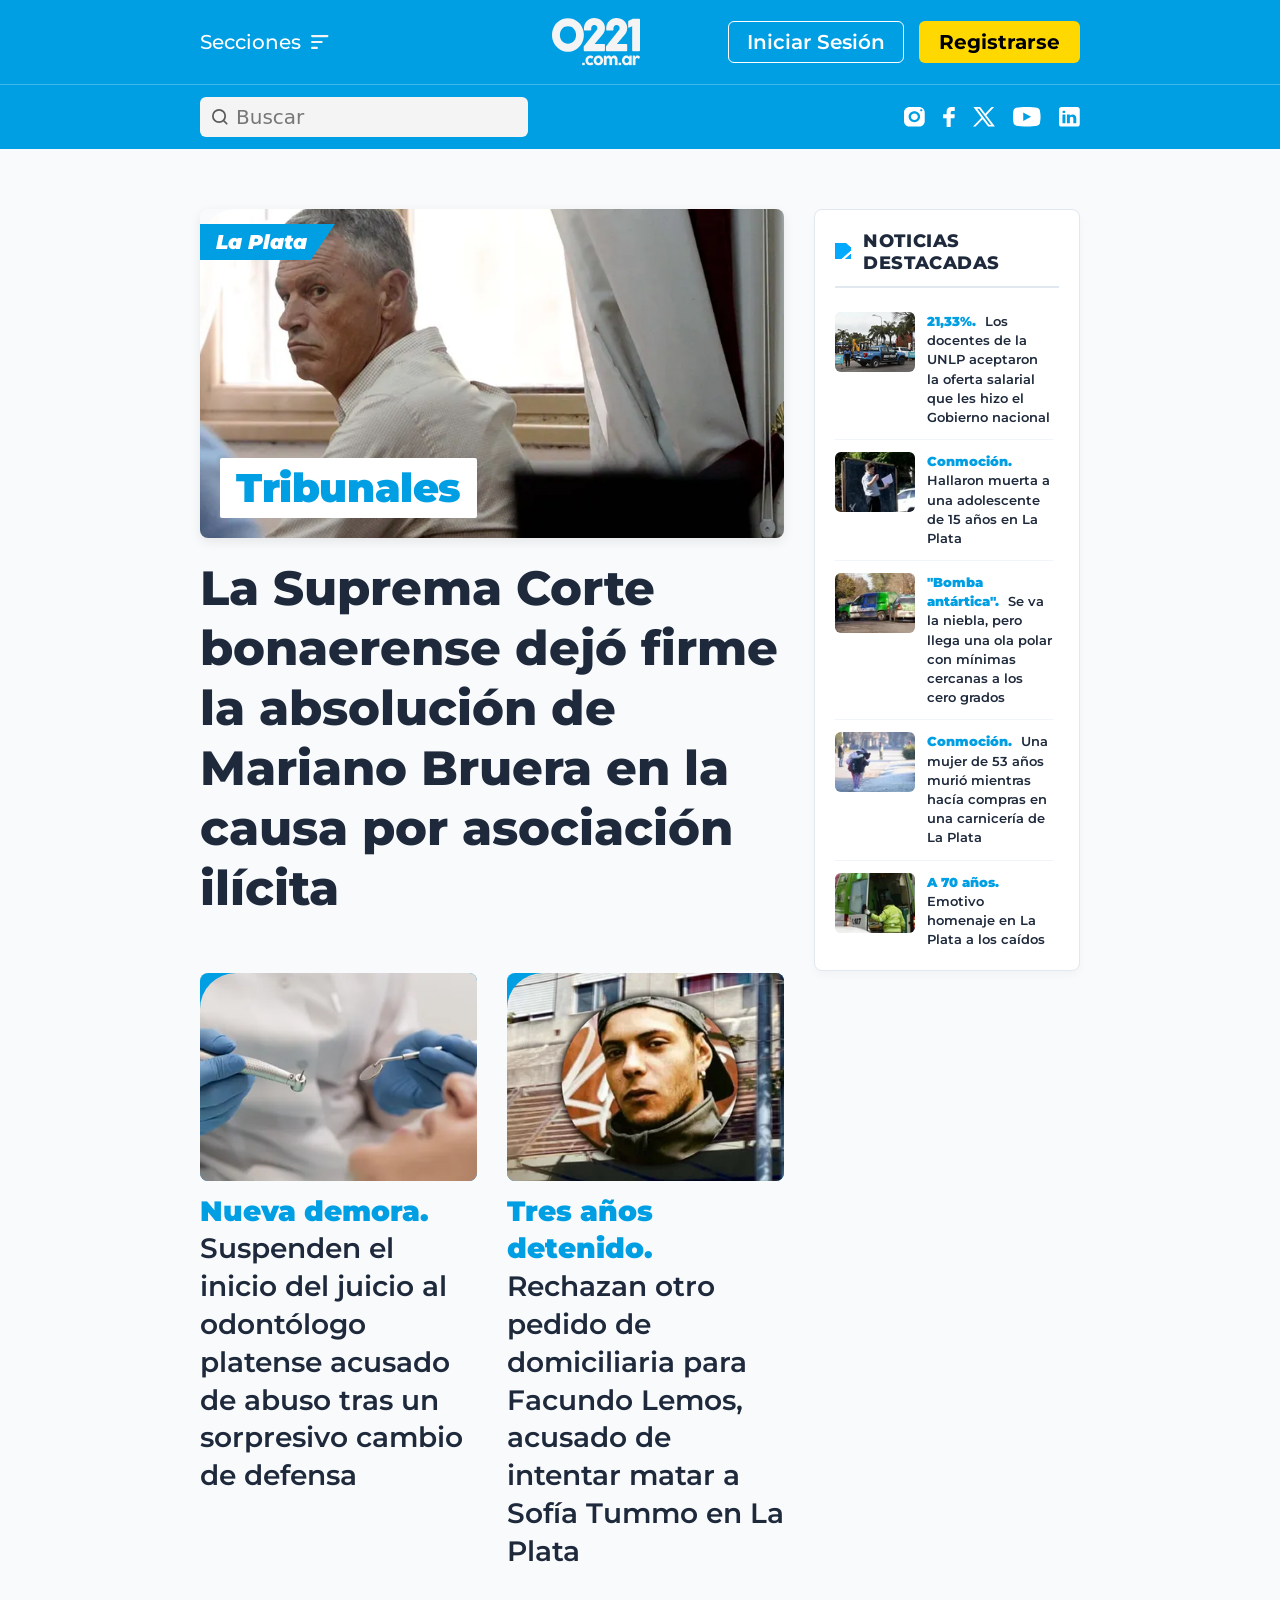
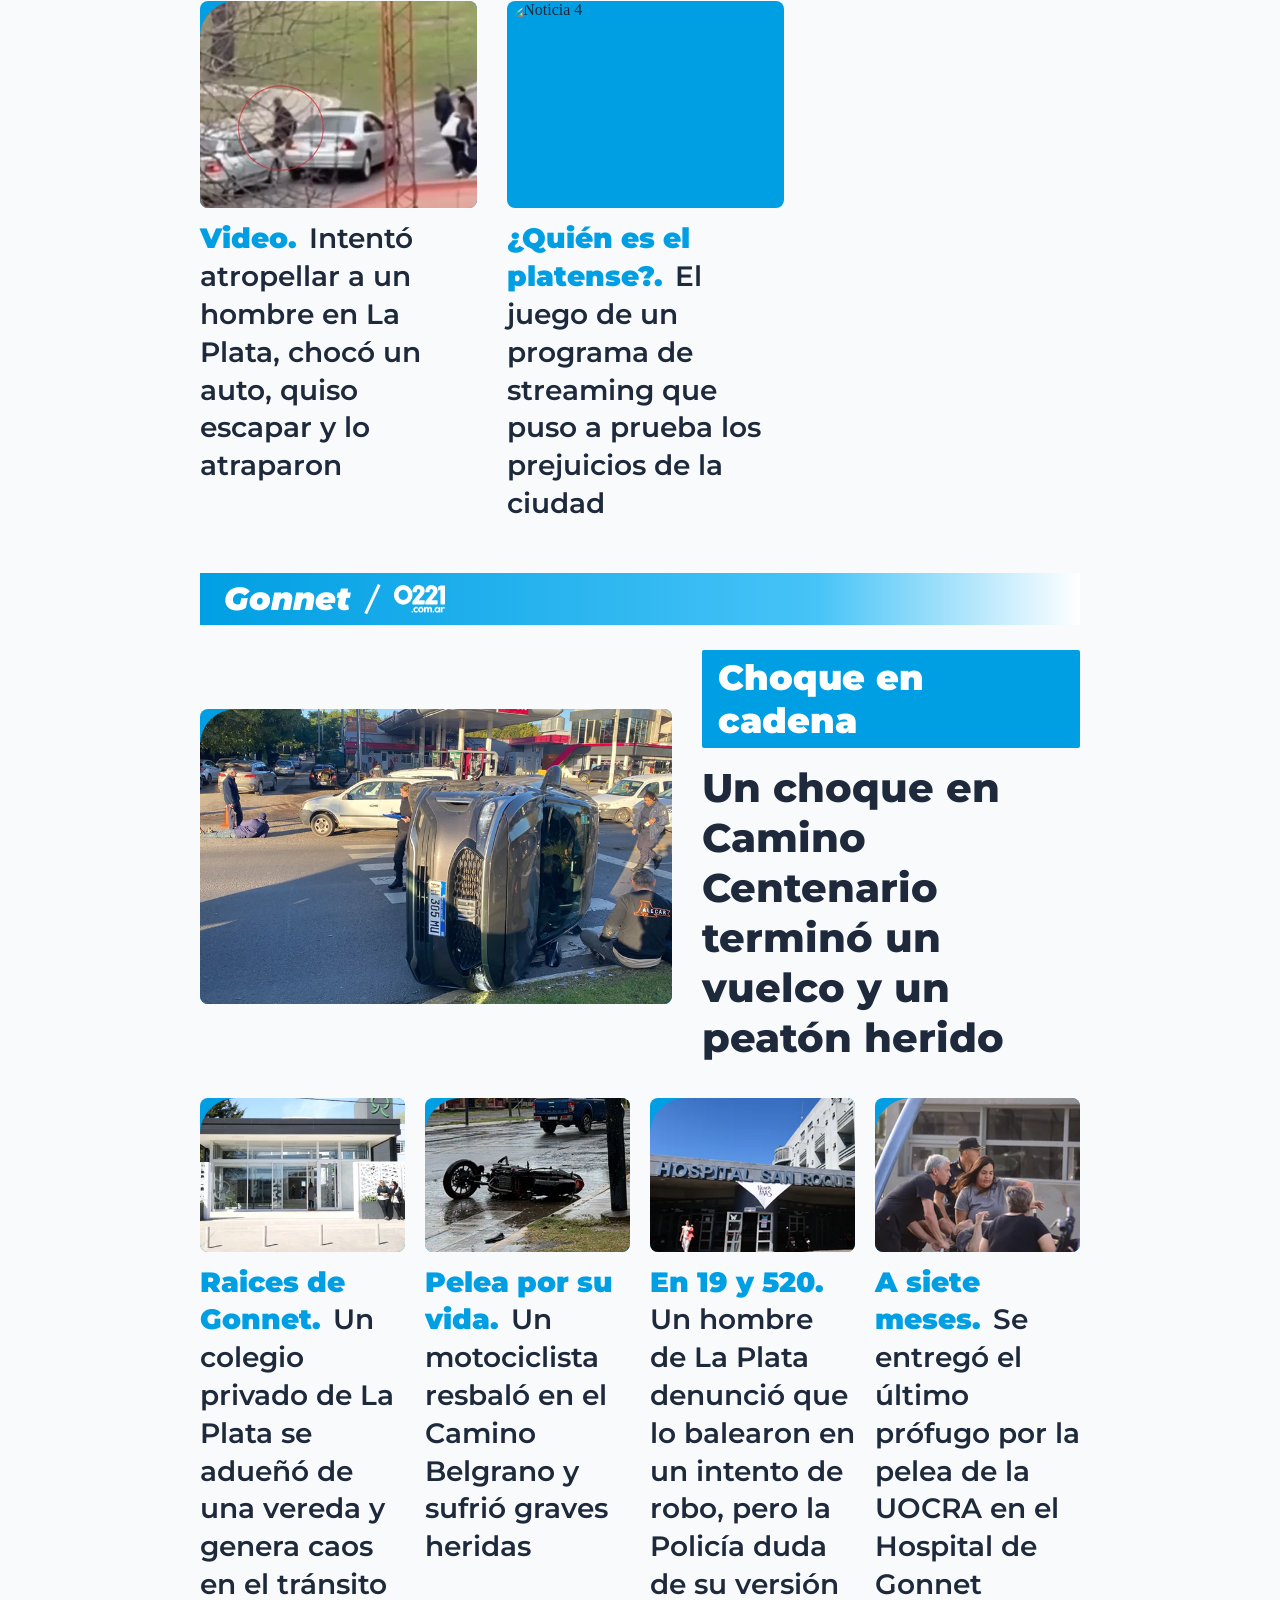
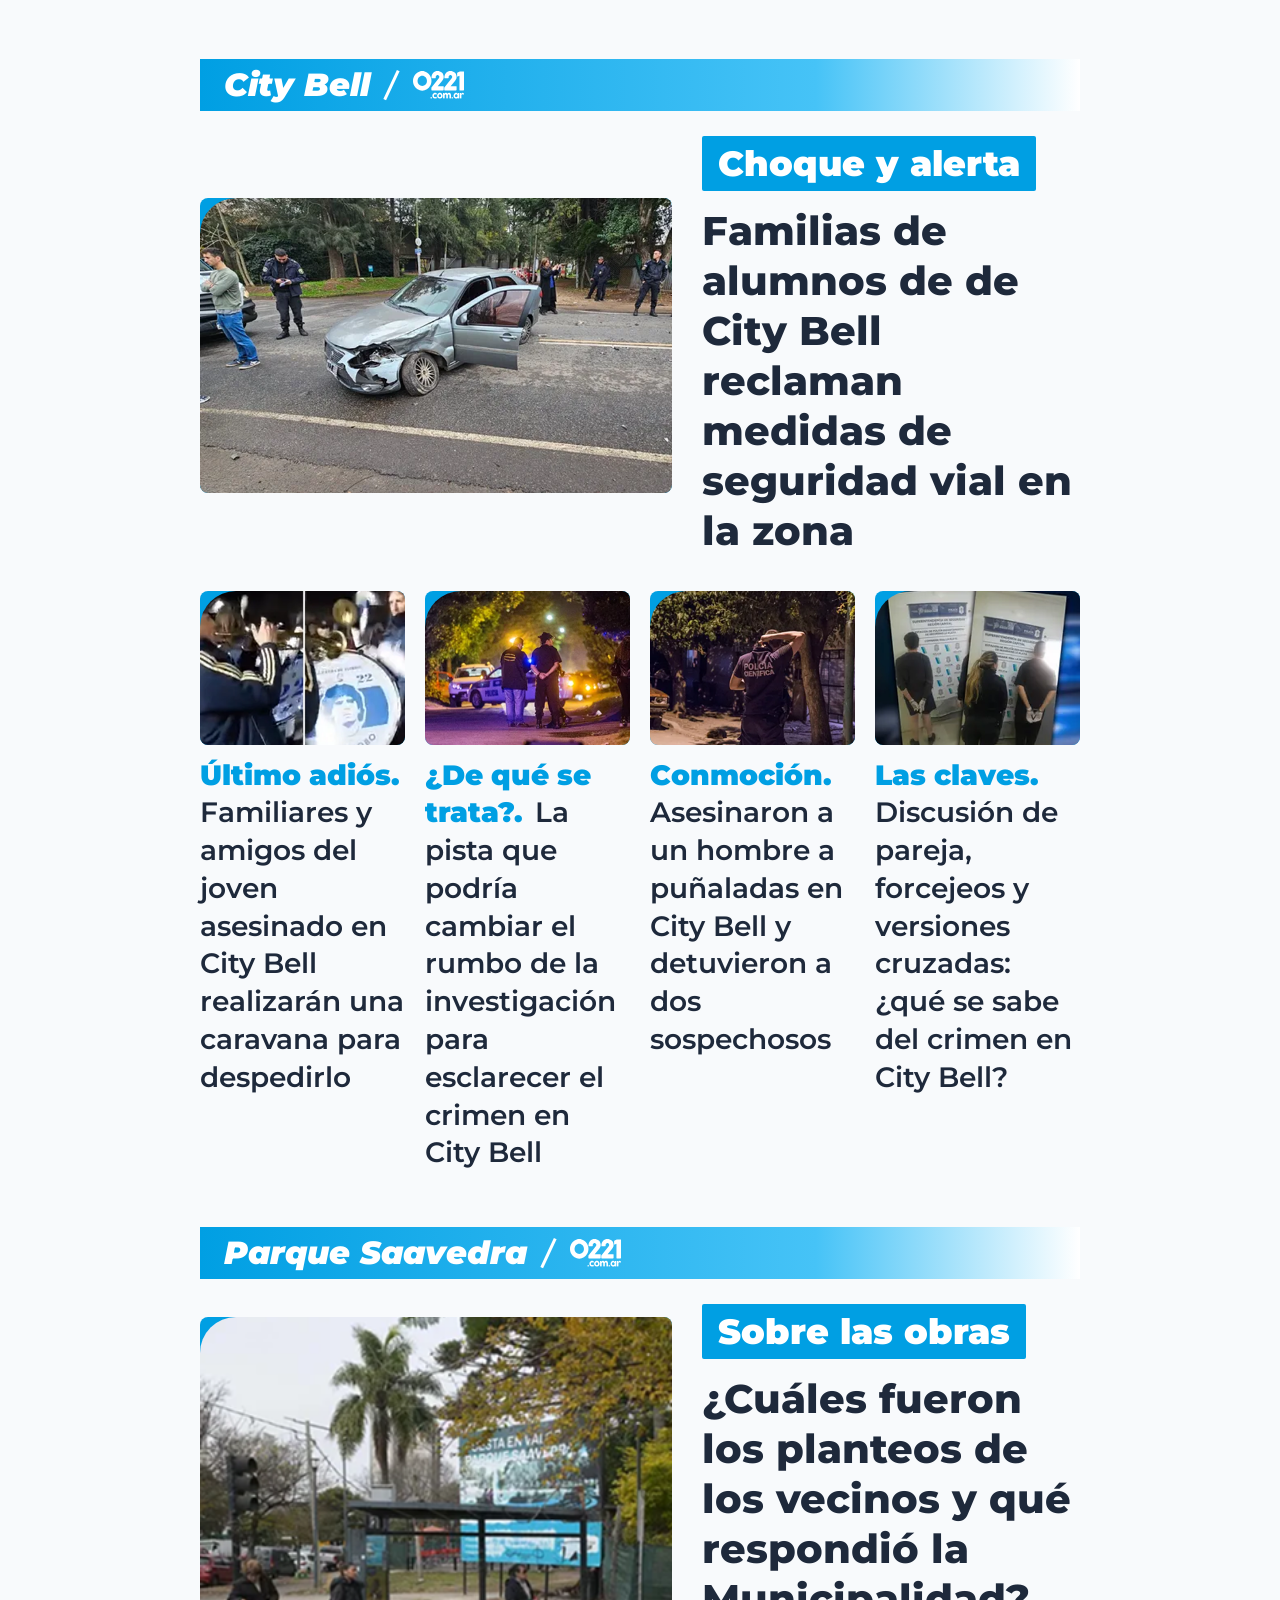
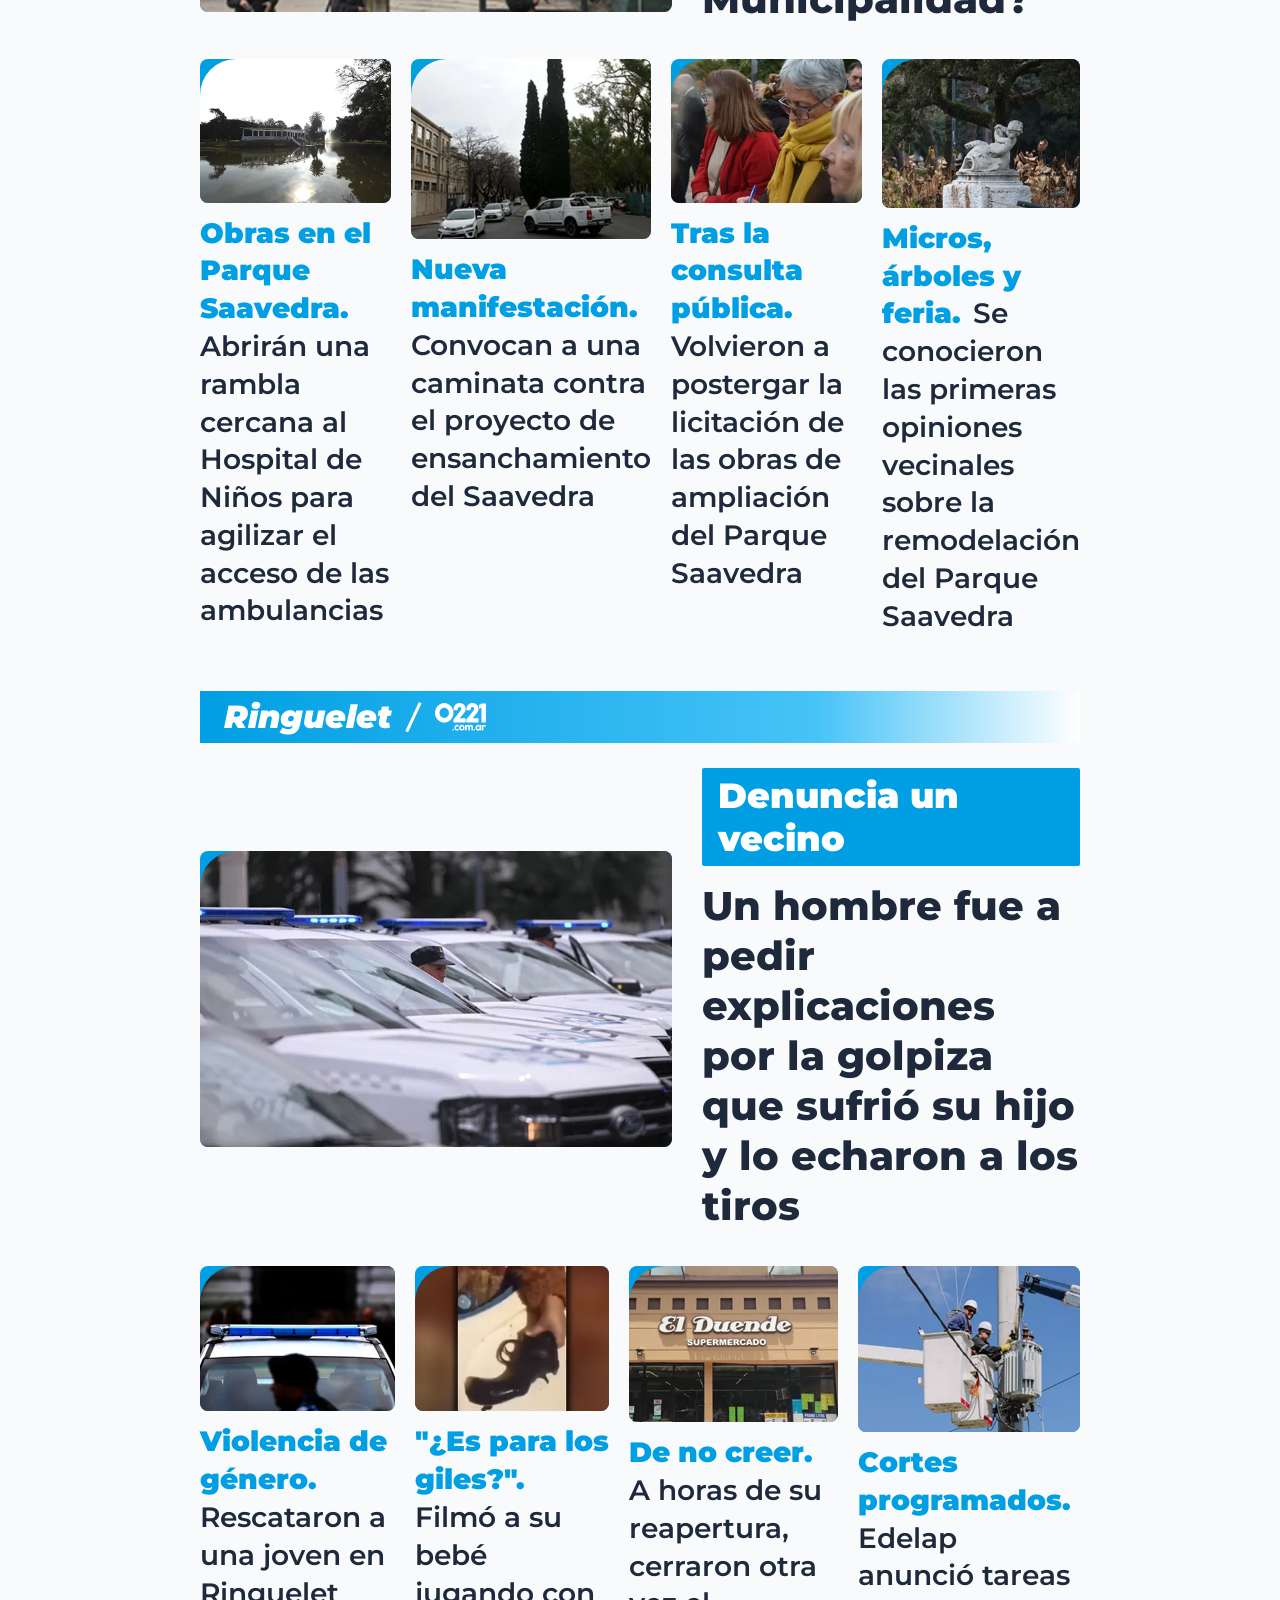
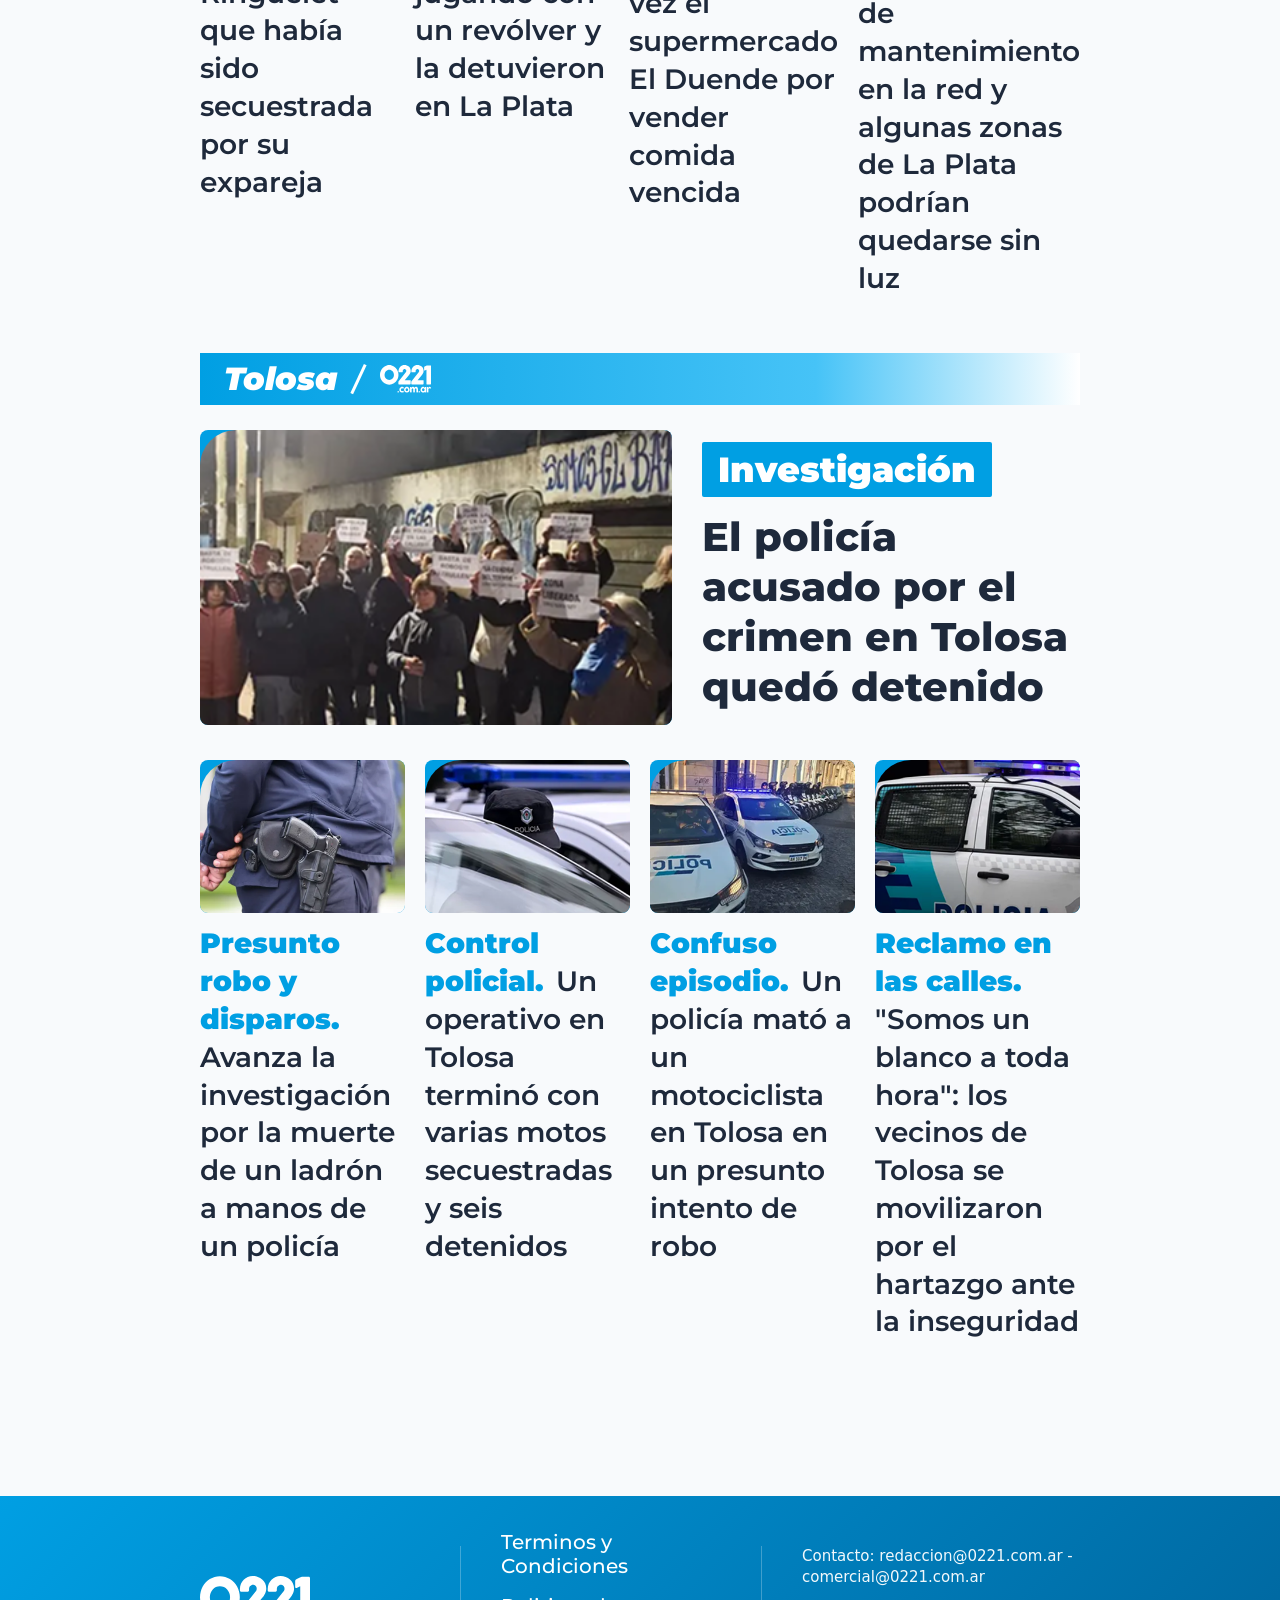
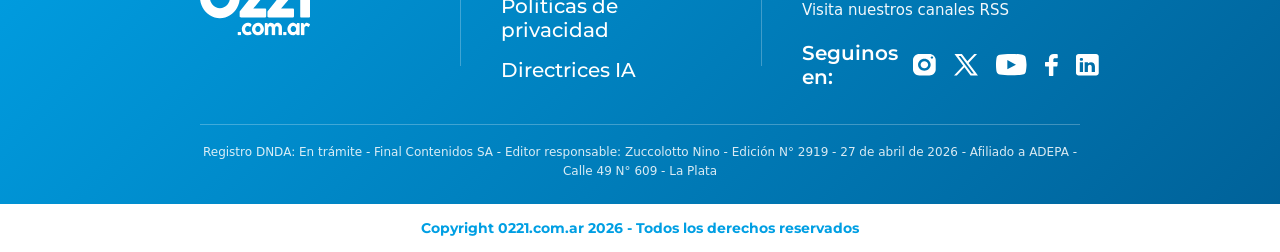
==== laplata.html @ 6f420e4f "Add files via upload" ====
<!DOCTYPE html>
<html lang="es">

<head>
    <meta charset="UTF-8">
    <meta name="viewport" content="width=device-width, initial-scale=1.0">
    <title>La Plata - 0221.com.ar</title>
    <link rel="stylesheet" href="style.css">
    <script src="script-.js" defer></script>
</head>

<body>

    <!-- Superposición del menú lateral -->
    <div class="sidebar-overlay" id="sidebarOverlay"></div>

    <!-- Menú lateral izquierdo (Sidebar) -->
    <aside class="sidebar-menu" id="sidebarMenu">
        <!-- Encabezado con Logo y Botón de Cierre -->
        <div class="sidebar-header">
            <img src="icons/0221.svg" alt="0221.com.ar" class="sidebar-logo">
            <button class="sidebar-close-btn" id="sidebarCloseBtn" aria-label="Cerrar menú">&times;</button>
        </div>

        <!-- Buscador -->
        <div class="sidebar-search">
            <div class="sidebar-search-bar">
                <img src="icons/Lupa.svg" alt="Buscar">
                <input type="text" placeholder="Buscar">
            </div>
        </div>

        <!-- Lista de Secciones -->
        <nav class="sidebar-nav">
            <ul class="sidebar-list">
                <li><a href="laplata.html">La Plata</a></li>
                <li><a href="index.html#policiales">Policiales</a></li>
                <li><a href="#">Universidad</a></li>
                <li><a href="#">Provincia</a></li>
                <li><a href="#">Nacional</a></li>
                <li><a href="#">Berisso</a></li>
                <li><a href="#">Ensenada</a></li>
                <li><a href="index.html#deportes">Deportes</a></li>
                <li><a href="#">Transporte</a></li>
                <li><a href="#">¿Qué hago el finde?</a></li>
                <li><a href="index.html#cronicas">Crónicas Platenses</a></li>
                <li><a href="#">Entretenimiento</a></li>
                <li><a href="#">Tecnologia</a></li>
                <li><a href="#">La Plata Reporta</a></li>
                <li><a href="#">Propuestas Laborales</a></li>
            </ul>
        </nav>

        <!-- Redes Sociales -->
        <div class="sidebar-social">
            <span class="sidebar-social-title">Redes Sociales:</span>
            <div class="sidebar-social-icons">
                <a href="#" class="sidebar-social-link"><img src="icons/Instagram.svg" alt="Instagram"></a>
                <a href="#" class="sidebar-social-link"><img src="icons/Twitter.svg" alt="Twitter"></a>
                <a href="#" class="sidebar-social-link"><img src="icons/YouTube.svg" alt="YouTube"></a>
                <a href="#" class="sidebar-social-link"><img src="icons/FaceBook.svg" alt="Facebook"></a>
                <a href="#" class="sidebar-social-link"><img src="icons/Linkedin.svg" alt="LinkedIn"></a>
            </div>
        </div>
    </aside>

    <header class="site-header">

        <!-- Fila Superior -->
        <div class="header-top">
            <div class="header-top-left">
                <button class="sections-btn">
                    <span>Secciones</span>
                    <img src="icons/Secciones.svg" alt="Secciones">
                </button>
            </div>
            <div class="header-top-center">
                <a href="index.html" class="logo-link">
                    <img src="icons/0221.svg" alt="0221.com.ar" class="logo-img">
                </a>
            </div>
            <div class="header-top-right">
                <a href="#" class="btn-login">Iniciar Sesión</a>
                <a href="#" class="btn-register">Registrarse</a>
            </div>
        </div>

    </header>

    <!-- Barra Inferior de Navegación (no sticky) -->
    <div class="sub-header">

        <!-- Fila Inferior -->
        <div class="header-bottom">
            <div class="search-bar">
                <img src="icons/Lupa.svg" alt="Buscar">
                <input type="text" placeholder="Buscar">
            </div>
            <nav class="social-nav">
                <a href="#" class="social-link">
                    <img src="icons/Instagram.svg" alt="Instagram">
                </a>
                <a href="#" class="social-link">
                    <img src="icons/FaceBook.svg" alt="Facebook">
                </a>
                <a href="#" class="social-link">
                    <img src="icons/Twitter.svg" alt="Twitter">
                </a>
                <a href="#" class="social-link">
                    <img src="icons/YouTube.svg" alt="YouTube">
                </a>
                <a href="#" class="social-link">
                    <img src="icons/Linkedin.svg" alt="LinkedIn">
                </a>
            </nav>
        </div>

    </div>

    <!-- Contenedor del Contenido Principal -->
    <main class="main-content">

        <div class="laplata-container">

            <!-- Columna Izquierda: Portada y Grilla de Noticias -->
            <div class="laplata-main">
                
                <!-- Portada Grande (Hero) -->
                <div class="laplata-hero">
                    <div class="laplata-hero-image-container">
                        <img src="images/La Plata/LaPlataPortada.png" alt="Portada de La Plata">
                        <div class="laplata-badge-zone">La Plata</div>
                        <div class="laplata-badge-theme">Tribunales</div>
                    </div>
                    <h2 class="laplata-hero-title">
                        La Suprema Corte bonaerense dejó firme la absolución de Mariano Bruera en la causa por asociación ilícita
                    </h2>
                </div>

                <!-- Grilla de Noticias (2x2) -->
                <div class="laplata-grid">
                    <!-- Tarjeta 1 -->
                    <article class="laplata-card">
                        <div class="card-image-container">
                            <img src="images/La Plata/LaPlataNoticia1.png" alt="Noticia 1">
                        </div>
                        <h4 class="card-title">
                            <span class="title-highlight">Nueva demora.</span>
                            <span class="title-text">Suspenden el inicio del juicio al odontólogo platense acusado de abuso tras un sorpresivo cambio de defensa</span>
                        </h4>
                    </article>

                    <!-- Tarjeta 2 -->
                    <article class="laplata-card">
                        <div class="card-image-container">
                            <img src="images/La Plata/LaPlataNoticia2.png" alt="Noticia 2">
                        </div>
                        <h4 class="card-title">
                            <span class="title-highlight">Tres años detenido.</span>
                            <span class="title-text">Rechazan otro pedido de domiciliaria para Facundo Lemos, acusado de intentar matar a Sofía Tummo en La Plata</span>
                        </h4>
                    </article>

                    <!-- Tarjeta 3 -->
                    <article class="laplata-card">
                        <div class="card-image-container">
                            <img src="images/La Plata/LaPlataNoticia3.png" alt="Noticia 3">
                        </div>
                        <h4 class="card-title">
                            <span class="title-highlight">Video.</span>
                            <span class="title-text">Intentó atropellar a un hombre en La Plata, chocó un auto, quiso escapar y lo atraparon</span>
                        </h4>
                    </article>

                    <!-- Tarjeta 4 -->
                    <article class="laplata-card">
                        <div class="card-image-container">
                            <img src="images/La Plata/LaPlataNoticia4.png" alt="Noticia 4">
                        </div>
                        <h4 class="card-title">
                            <span class="title-highlight">¿Quién es el platense?.</span>
                            <span class="title-text">El juego de un programa de streaming que puso a prueba los prejuicios de la ciudad</span>
                        </h4>
                    </article>
                </div>

            </div>

            <!-- Columna Derecha: Panel de Noticias Destacadas -->
            <aside class="laplata-sidebar">
                
                <div class="destacadas-header">
                    <img src="icons/noticias.svg" alt="Noticias Icon" class="destacadas-icon">
                    <h3 class="destacadas-title">Noticias Destacadas</h3>
                </div>

                <!-- Feed Scrollable -->
                <div class="destacadas-scroll">
                    
                    <!-- Noticia 1 -->
                    <div class="destacada-item">
                        <div class="destacada-item-img">
                            <img src="images/La Plata/notciaDestacada (1).png" alt="Noticia Destacada 1">
                        </div>
                        <p class="destacada-item-title">
                            <span class="title-highlight">21,33%.</span>
                            <span class="title-text">Los docentes de la UNLP aceptaron la oferta salarial que les hizo el Gobierno nacional</span>
                        </p>
                    </div>

                    <!-- Noticia 2 -->
                    <div class="destacada-item">
                        <div class="destacada-item-img">
                            <img src="images/La Plata/notciaDestacada (2).png" alt="Noticia Destacada 2">
                        </div>
                        <p class="destacada-item-title">
                            <span class="title-highlight">Conmoción.</span>
                            <span class="title-text">Hallaron muerta a una adolescente de 15 años en La Plata</span>
                        </p>
                    </div>

                    <!-- Noticia 3 -->
                    <div class="destacada-item">
                        <div class="destacada-item-img">
                            <img src="images/La Plata/notciaDestacada (3).png" alt="Noticia Destacada 3">
                        </div>
                        <p class="destacada-item-title">
                            <span class="title-highlight">"Bomba antártica".</span>
                            <span class="title-text">Se va la niebla, pero llega una ola polar con mínimas cercanas a los cero grados</span>
                        </p>
                    </div>

                    <!-- Noticia 4 -->
                    <div class="destacada-item">
                        <div class="destacada-item-img">
                            <img src="images/La Plata/notciaDestacada (4).png" alt="Noticia Destacada 4">
                        </div>
                        <p class="destacada-item-title">
                            <span class="title-highlight">Conmoción.</span>
                            <span class="title-text">Una mujer de 53 años murió mientras hacía compras en una carnicería de La Plata</span>
                        </p>
                    </div>

                    <!-- Noticia 5 -->
                    <div class="destacada-item">
                        <div class="destacada-item-img">
                            <img src="images/La Plata/notciaDestacada (5).png" alt="Noticia Destacada 5">
                        </div>
                        <p class="destacada-item-title">
                            <span class="title-highlight">A 70 años.</span>
                            <span class="title-text">Emotivo homenaje en La Plata a los caídos de la resistencia peronista</span>
                        </p>
                    </div>

                    <!-- Noticia 6 -->
                    <div class="destacada-item">
                        <div class="destacada-item-img">
                            <img src="images/La Plata/notciaDestacada (6).png" alt="Noticia Destacada 6">
                        </div>
                        <p class="destacada-item-title">
                            <span class="title-highlight">Conmoción.</span>
                            <span class="title-text">Una chica de 15 años intentó quitarse la vida en una escuela de La Plata</span>
                        </p>
                    </div>

                    <!-- Noticia 7 -->
                    <div class="destacada-item">
                        <div class="destacada-item-img">
                            <img src="images/La Plata/notciaDestacada (7).png" alt="Noticia Destacada 7">
                        </div>
                        <p class="destacada-item-title">
                            <span class="title-highlight">Proyecto libertario.</span>
                            <span class="title-text">Buscan desregular los taxis y avanzar hacia un sistema de tarifas libres</span>
                        </p>
                    </div>

                    <!-- Noticia 8 -->
                    <div class="destacada-item">
                        <div class="destacada-item-img">
                            <img src="images/La Plata/notciaDestacada (8).png" alt="Noticia Destacada 8">
                        </div>
                        <p class="destacada-item-title">
                            <span class="title-highlight">Proyección internacional.</span>
                            <span class="title-text">Abrió la inscripción a las carreras del IAG con prestigiosos docentes y amplia salida laboral</span>
                        </p>
                    </div>

                    <!-- Noticia 9 -->
                    <div class="destacada-item">
                        <div class="destacada-item-img">
                            <img src="images/La Plata/notciaDestacada (9).png" alt="Noticia Destacada 9">
                        </div>
                        <p class="destacada-item-title">
                            <span class="title-highlight">Pronóstico.</span>
                            <span class="title-text">La semana sigue con un martes de mucho frío que anticipa más mañanas invernales en La Plata</span>
                        </p>
                    </div>

                    <!-- Noticia 10 -->
                    <div class="destacada-item">
                        <div class="destacada-item-img">
                            <img src="images/La Plata/notciaDestacada (10).png" alt="Noticia Destacada 10">
                        </div>
                        <p class="destacada-item-title">
                            <span class="title-highlight">Nuevo servicio.</span>
                            <span class="title-text">Climatización, 200 km de autonomía y puertos USB: así es el micro eléctrico</span>
                        </p>
                    </div>

                    <!-- Noticia 11 -->
                    <div class="destacada-item">
                        <div class="destacada-item-img">
                            <img src="images/La Plata/notciaDestacada (11).png" alt="Noticia Destacada 11">
                        </div>
                        <p class="destacada-item-title">
                            <span class="title-highlight">Atención.</span>
                            <span class="title-text">Las obras en 7 y 32 llegan a su fin y confirman cuándo se liberará el tránsito</span>
                        </p>
                    </div>

                </div>

            </aside>

        </div>

        <!-- Sección Gonnet -->
        <section class="gonnet-section">
            <div class="gonnet-header">
                <span class="gonnet-title-text">Gonnet</span>
                <span class="gonnet-separator"></span>
                <img src="icons/0221.svg" alt="0221.com.ar" class="gonnet-logo">
            </div>

            <!-- Gonnet Hero (Top Row) -->
            <div class="gonnet-hero">
                <div class="gonnet-hero-image-container">
                    <img src="images/La Plata/gonnet (5).png" alt="Gonnet Hero">
                </div>
                <div class="gonnet-hero-info">
                    <div class="gonnet-hero-badge-container">
                        <span class="gonnet-hero-badge">Choque en cadena</span>
                    </div>
                    <h2 class="gonnet-hero-title">Un choque en Camino Centenario terminó un vuelco y un peatón herido</h2>
                </div>
            </div>

            <!-- Gonnet Carousel (Bottom Row) -->
            <div class="gonnet-carousel">
                <!-- Tarjeta 1 (Gonnet 1) -->
                <article class="gonnet-card">
                    <div class="card-image-container">
                        <img src="images/La Plata/gonnet (1).png" alt="Noticia Gonnet 1">
                    </div>
                    <h4 class="card-title">
                        <span class="title-highlight">Raices de Gonnet.</span>
                        <span class="title-text">Un colegio privado de La Plata se adueñó de una vereda y genera caos en el tránsito</span>
                    </h4>
                </article>

                <!-- Tarjeta 2 (Gonnet 2) -->
                <article class="gonnet-card">
                    <div class="card-image-container">
                        <img src="images/La Plata/gonnet (2).png" alt="Noticia Gonnet 2">
                    </div>
                    <h4 class="card-title">
                        <span class="title-highlight">Pelea por su vida.</span>
                        <span class="title-text">Un motociclista resbaló en el Camino Belgrano y sufrió graves heridas</span>
                    </h4>
                </article>

                <!-- Tarjeta 3 (Gonnet 3) -->
                <article class="gonnet-card">
                    <div class="card-image-container">
                        <img src="images/La Plata/gonnet (3).png" alt="Noticia Gonnet 3">
                    </div>
                    <h4 class="card-title">
                        <span class="title-highlight">En 19 y 520.</span>
                        <span class="title-text">Un hombre de La Plata denunció que lo balearon en un intento de robo, pero la Policía duda de su versión</span>
                    </h4>
                </article>

                <!-- Tarjeta 4 (Gonnet 4) -->
                <article class="gonnet-card">
                    <div class="card-image-container">
                        <img src="images/La Plata/gonnet (4).png" alt="Noticia Gonnet 4">
                    </div>
                    <h4 class="card-title">
                        <span class="title-highlight">A siete meses.</span>
                        <span class="title-text">Se entregó el último prófugo por la pelea de la UOCRA en el Hospital de Gonnet</span>
                    </h4>
                </article>
            </div>
        </section>

        <!-- Sección City Bell -->
        <section class="citybell-section">
            <div class="citybell-header">
                <span class="citybell-title-text">City Bell</span>
                <span class="citybell-separator"></span>
                <img src="icons/0221.svg" alt="0221.com.ar" class="citybell-logo">
            </div>

            <!-- City Bell Hero (Top Row) -->
            <div class="citybell-hero">
                <div class="citybell-hero-image-container">
                    <img src="images/La Plata/cityBell (5).png" alt="City Bell Hero">
                </div>
                <div class="citybell-hero-info">
                    <div class="citybell-hero-badge-container">
                        <span class="citybell-hero-badge">Choque y alerta</span>
                    </div>
                    <h2 class="citybell-hero-title">Familias de alumnos de de City Bell reclaman medidas de seguridad vial en la zona</h2>
                </div>
            </div>

            <!-- City Bell Carousel (Bottom Row) -->
            <div class="citybell-carousel">
                <!-- Tarjeta 1 (City Bell 1) -->
                <article class="citybell-card">
                    <div class="card-image-container">
                        <img src="images/La Plata/cityBell (1).png" alt="Noticia City Bell 1">
                    </div>
                    <h4 class="card-title">
                        <span class="title-highlight">Último adiós.</span>
                        <span class="title-text">Familiares y amigos del joven asesinado en City Bell realizarán una caravana para despedirlo</span>
                    </h4>
                </article>

                <!-- Tarjeta 2 (City Bell 2) -->
                <article class="citybell-card">
                    <div class="card-image-container">
                        <img src="images/La Plata/cityBell (2).png" alt="Noticia City Bell 2">
                    </div>
                    <h4 class="card-title">
                        <span class="title-highlight">¿De qué se trata?.</span>
                        <span class="title-text">La pista que podría cambiar el rumbo de la investigación para esclarecer el crimen en City Bell</span>
                    </h4>
                </article>

                <!-- Tarjeta 3 (City Bell 3) -->
                <article class="citybell-card">
                    <div class="card-image-container">
                        <img src="images/La Plata/cityBell (3).png" alt="Noticia City Bell 3">
                    </div>
                    <h4 class="card-title">
                        <span class="title-highlight">Conmoción.</span>
                        <span class="title-text">Asesinaron a un hombre a puñaladas en City Bell y detuvieron a dos sospechosos</span>
                    </h4>
                </article>

                <!-- Tarjeta 4 (City Bell 4) -->
                <article class="citybell-card">
                    <div class="card-image-container">
                        <img src="images/La Plata/cityBell (4).png" alt="Noticia City Bell 4">
                    </div>
                    <h4 class="card-title">
                        <span class="title-highlight">Las claves.</span>
                        <span class="title-text">Discusión de pareja, forcejeos y versiones cruzadas: ¿qué se sabe del crimen en City Bell?</span>
                    </h4>
                </article>
            </div>
        </section>

        <!-- Sección Parque Saavedra -->
        <section class="saavedra-section">
            <div class="saavedra-header">
                <span class="saavedra-title-text">Parque Saavedra</span>
                <span class="saavedra-separator"></span>
                <img src="icons/0221.svg" alt="0221.com.ar" class="saavedra-logo">
            </div>

            <!-- Saavedra Hero (Top Row) -->
            <div class="saavedra-hero">
                <div class="saavedra-hero-image-container">
                    <img src="images/La Plata/saavedra (5).png" alt="Parque Saavedra Hero">
                </div>
                <div class="saavedra-hero-info">
                    <div class="saavedra-hero-badge-container">
                        <span class="saavedra-hero-badge">Sobre las obras</span>
                    </div>
                    <h2 class="saavedra-hero-title">¿Cuáles fueron los planteos de los vecinos y qué respondió la Municipalidad?</h2>
                </div>
            </div>

            <!-- Saavedra Carousel (Bottom Row) -->
            <div class="saavedra-carousel">
                <!-- Tarjeta 1 (Saavedra 1) -->
                <article class="saavedra-card">
                    <div class="card-image-container">
                        <img src="images/La Plata/saavedra (1).png" alt="Noticia Parque Saavedra 1">
                    </div>
                    <h4 class="card-title">
                        <span class="title-highlight">Obras en el Parque Saavedra.</span>
                        <span class="title-text">Abrirán una rambla cercana al Hospital de Niños para agilizar el acceso de las ambulancias</span>
                    </h4>
                </article>

                <!-- Tarjeta 2 (Saavedra 2) -->
                <article class="saavedra-card">
                    <div class="card-image-container">
                        <img src="images/La Plata/saavedra (2).png" alt="Noticia Parque Saavedra 2">
                    </div>
                    <h4 class="card-title">
                        <span class="title-highlight">Nueva manifestación.</span>
                        <span class="title-text">Convocan a una caminata contra el proyecto de ensanchamiento del Saavedra</span>
                    </h4>
                </article>

                <!-- Tarjeta 3 (Saavedra 3) -->
                <article class="saavedra-card">
                    <div class="card-image-container">
                        <img src="images/La Plata/saavedra (3).png" alt="Noticia Parque Saavedra 3">
                    </div>
                    <h4 class="card-title">
                        <span class="title-highlight">Tras la consulta pública.</span>
                        <span class="title-text">Volvieron a postergar la licitación de las obras de ampliación del Parque Saavedra</span>
                    </h4>
                </article>

                <!-- Tarjeta 4 (Saavedra 4) -->
                <article class="saavedra-card">
                    <div class="card-image-container">
                        <img src="images/La Plata/saavedra (4).png" alt="Noticia Parque Saavedra 4">
                    </div>
                    <h4 class="card-title">
                        <span class="title-highlight">Micros, árboles y feria.</span>
                        <span class="title-text">Se conocieron las primeras opiniones vecinales sobre la remodelación del Parque Saavedra</span>
                    </h4>
                </article>
            </div>
        </section>

        <!-- Sección Ringuelet -->
        <section class="ringuelet-section">
            <div class="ringuelet-header">
                <span class="ringuelet-title-text">Ringuelet</span>
                <span class="ringuelet-separator"></span>
                <img src="icons/0221.svg" alt="0221.com.ar" class="ringuelet-logo">
            </div>

            <!-- Ringuelet Hero (Top Row) -->
            <div class="ringuelet-hero">
                <div class="ringuelet-hero-image-container">
                    <img src="images/La Plata/ringuelet (5).png" alt="Ringuelet Hero">
                </div>
                <div class="ringuelet-hero-info">
                    <div class="ringuelet-hero-badge-container">
                        <span class="ringuelet-hero-badge">Denuncia un vecino</span>
                    </div>
                    <h2 class="ringuelet-hero-title">Un hombre fue a pedir explicaciones por la golpiza que sufrió su hijo y lo echaron a los tiros</h2>
                </div>
            </div>

            <!-- Ringuelet Carousel (Bottom Row) -->
            <div class="ringuelet-carousel">
                <!-- Tarjeta 1 (Ringuelet 1) -->
                <article class="ringuelet-card">
                    <div class="card-image-container">
                        <img src="images/La Plata/ringuelet (1).png" alt="Noticia Ringuelet 1">
                    </div>
                    <h4 class="card-title">
                        <span class="title-highlight">Violencia de género.</span>
                        <span class="title-text">Rescataron a una joven en Ringuelet que había sido secuestrada por su expareja</span>
                    </h4>
                </article>

                <!-- Tarjeta 2 (Ringuelet 2) -->
                <article class="ringuelet-card">
                    <div class="card-image-container">
                        <img src="images/La Plata/ringuelet (2).png" alt="Noticia Ringuelet 2">
                    </div>
                    <h4 class="card-title">
                        <span class="title-highlight">"¿Es para los giles?".</span>
                        <span class="title-text">Filmó a su bebé jugando con un revólver y la detuvieron en La Plata</span>
                    </h4>
                </article>

                <!-- Tarjeta 3 (Ringuelet 3) -->
                <article class="ringuelet-card">
                    <div class="card-image-container">
                        <img src="images/La Plata/ringuelet (3).png" alt="Noticia Ringuelet 3">
                    </div>
                    <h4 class="card-title">
                        <span class="title-highlight">De no creer.</span>
                        <span class="title-text">A horas de su reapertura, cerraron otra vez el supermercado El Duende por vender comida vencida</span>
                    </h4>
                </article>

                <!-- Tarjeta 4 (Ringuelet 4) -->
                <article class="ringuelet-card">
                    <div class="card-image-container">
                        <img src="images/La Plata/ringuelet (4).png" alt="Noticia Ringuelet 4">
                    </div>
                    <h4 class="card-title">
                        <span class="title-highlight">Cortes programados.</span>
                        <span class="title-text">Edelap anunció tareas de mantenimiento en la red y algunas zonas de La Plata podrían quedarse sin luz</span>
                    </h4>
                </article>
            </div>
        </section>

        <!-- Sección Tolosa -->
        <section class="tolosa-section">
            <div class="tolosa-header">
                <span class="tolosa-title-text">Tolosa</span>
                <span class="tolosa-separator"></span>
                <img src="icons/0221.svg" alt="0221.com.ar" class="tolosa-logo">
            </div>

            <!-- Tolosa Hero (Top Row) -->
            <div class="tolosa-hero">
                <div class="tolosa-hero-image-container">
                    <img src="images/La Plata/tolosa (5).png" alt="Tolosa Hero">
                </div>
                <div class="tolosa-hero-info">
                    <div class="tolosa-hero-badge-container">
                        <span class="tolosa-hero-badge">Investigación</span>
                    </div>
                    <h2 class="tolosa-hero-title">El policía acusado por el crimen en Tolosa quedó detenido</h2>
                </div>
            </div>

            <!-- Tolosa Carousel (Bottom Row) -->
            <div class="tolosa-carousel">
                <!-- Tarjeta 1 (Tolosa 1) -->
                <article class="tolosa-card">
                    <div class="card-image-container">
                        <img src="images/La Plata/tolosa (1).png" alt="Noticia Tolosa 1">
                    </div>
                    <h4 class="card-title">
                        <span class="title-highlight">Presunto robo y disparos.</span>
                        <span class="title-text">Avanza la investigación por la muerte de un ladrón a manos de un policía</span>
                    </h4>
                </article>

                <!-- Tarjeta 2 (Tolosa 2) -->
                <article class="tolosa-card">
                    <div class="card-image-container">
                        <img src="images/La Plata/tolosa (2).png" alt="Noticia Tolosa 2">
                    </div>
                    <h4 class="card-title">
                        <span class="title-highlight">Control policial.</span>
                        <span class="title-text">Un operativo en Tolosa terminó con varias motos secuestradas y seis detenidos</span>
                    </h4>
                </article>

                <!-- Tarjeta 3 (Tolosa 3) -->
                <article class="tolosa-card">
                    <div class="card-image-container">
                        <img src="images/La Plata/tolosa (3).png" alt="Noticia Tolosa 3">
                    </div>
                    <h4 class="card-title">
                        <span class="title-highlight">Confuso episodio.</span>
                        <span class="title-text">Un policía mató a un motociclista en Tolosa en un presunto intento de robo</span>
                    </h4>
                </article>

                <!-- Tarjeta 4 (Tolosa 4) -->
                <article class="tolosa-card">
                    <div class="card-image-container">
                        <img src="images/La Plata/tolosa (4).png" alt="Noticia Tolosa 4">
                    </div>
                    <h4 class="card-title">
                        <span class="title-highlight">Reclamo en las calles.</span>
                        <span class="title-text">"Somos un blanco a toda hora": los vecinos de Tolosa se movilizaron por el hartazgo ante la inseguridad</span>
                    </h4>
                </article>
            </div>
        </section>

    </main>

    <!-- Pie de página (Footer) -->
    <footer class="site-footer">
        <div class="footer-main-content">
            <div class="footer-columns">
                <!-- Columna 1 (Logo) -->
                <div class="footer-col footer-col-logo">
                    <img src="icons/0221.svg" alt="0221.com.ar" class="footer-logo">
                </div>

                <!-- Columna 2 (Enlaces) -->
                <div class="footer-col footer-col-links">
                    <a href="#" class="footer-link">Terminos y Condiciones</a>
                    <a href="#" class="footer-link">Politicas de privacidad</a>
                    <a href="#" class="footer-link">Directrices IA</a>
                </div>

                <!-- Columna 3 (Contacto y Redes) -->
                <div class="footer-col footer-col-info">
                    <p class="footer-info-text">Contacto: redaccion@0221.com.ar - comercial@0221.com.ar</p>
                    <p class="footer-info-text">Visita nuestros canales RSS</p>
                    <div class="footer-social-section">
                        <span class="footer-social-label">Seguinos en:</span>
                        <div class="footer-social-icons">
                            <a href="#" class="footer-social-link"><img src="icons/Instagram.svg" alt="Instagram"></a>
                            <a href="#" class="footer-social-link"><img src="icons/Twitter.svg" alt="Twitter"></a>
                            <a href="#" class="footer-social-link"><img src="icons/YouTube.svg" alt="YouTube"></a>
                            <a href="#" class="footer-social-link"><img src="icons/FaceBook.svg" alt="Facebook"></a>
                            <a href="#" class="footer-social-link"><img src="icons/Linkedin.svg" alt="LinkedIn"></a>
                        </div>
                    </div>
                </div>
            </div>
        </div>

        <div class="footer-divider-container">
            <hr class="footer-divider">
        </div>

        <div class="footer-register-line">
            <p>Registro DNDA: En trámite - Final Contenidos SA - Editor responsable: Zuccolotto Nino - Edición N° 2919 - 27 de abril de 2026 - Afiliado a ADEPA - Calle 49 N° 609 - La Plata</p>
        </div>

        <div class="footer-copyright-strip">
            <p>Copyright 0221.com.ar 2026 - Todos los derechos reservados</p>
        </div>
    </footer>

</body>

</html>
---- style.css ----
/* ==========================================
   CARGA DE FUENTES LOCALES (Montserrat)
   ========================================== */

/* Montserrat 100 */
@font-face {
  font-family: 'Montserrat';
  src: url('fonts/montserrat/Montserrat-100.woff2') format('woff2');
  font-weight: 100;
  font-style: normal;
  font-display: swap;
}

@font-face {
  font-family: 'Montserrat';
  src: url('fonts/montserrat/Montserrat-100italic.woff2') format('woff2');
  font-weight: 100;
  font-style: italic;
  font-display: swap;
}

/* Montserrat 200 */
@font-face {
  font-family: 'Montserrat';
  src: url('fonts/montserrat/Montserrat-200.woff2') format('woff2');
  font-weight: 200;
  font-style: normal;
  font-display: swap;
}

@font-face {
  font-family: 'Montserrat';
  src: url('fonts/montserrat/Montserrat-200italic.woff2') format('woff2');
  font-weight: 200;
  font-style: italic;
  font-display: swap;
}

/* Montserrat 300 */
@font-face {
  font-family: 'Montserrat';
  src: url('fonts/montserrat/Montserrat-300.woff2') format('woff2');
  font-weight: 300;
  font-style: normal;
  font-display: swap;
}

@font-face {
  font-family: 'Montserrat';
  src: url('fonts/montserrat/Montserrat-300italic.woff2') format('woff2');
  font-weight: 300;
  font-style: italic;
  font-display: swap;
}

/* Montserrat 400 / Regular */
@font-face {
  font-family: 'Montserrat';
  src: url('fonts/montserrat/Montserrat-regular.woff2') format('woff2');
  font-weight: 400;
  font-style: normal;
  font-display: swap;
}

@font-face {
  font-family: 'Montserrat';
  src: url('fonts/montserrat/Montserrat-italic.woff2') format('woff2');
  font-weight: 400;
  font-style: italic;
  font-display: swap;
}

/* Montserrat 500 */
@font-face {
  font-family: 'Montserrat';
  src: url('fonts/montserrat/Montserrat-500.woff2') format('woff2');
  font-weight: 500;
  font-style: normal;
  font-display: swap;
}

@font-face {
  font-family: 'Montserrat';
  src: url('fonts/montserrat/Montserrat-500italic.woff2') format('woff2');
  font-weight: 500;
  font-style: italic;
  font-display: swap;
}

/* Montserrat 600 */
@font-face {
  font-family: 'Montserrat';
  src: url('fonts/montserrat/Montserrat-600.woff2') format('woff2');
  font-weight: 600;
  font-style: normal;
  font-display: swap;
}

@font-face {
  font-family: 'Montserrat';
  src: url('fonts/montserrat/Montserrat-600italic.woff2') format('woff2');
  font-weight: 600;
  font-style: italic;
  font-display: swap;
}

/* Montserrat 700 */
@font-face {
  font-family: 'Montserrat';
  src: url('fonts/montserrat/Montserrat-700.woff2') format('woff2');
  font-weight: 700;
  font-style: normal;
  font-display: swap;
}

@font-face {
  font-family: 'Montserrat';
  src: url('fonts/montserrat/Montserrat-700italic.woff2') format('woff2');
  font-weight: 700;
  font-style: italic;
  font-display: swap;
}

/* Montserrat 800 */
@font-face {
  font-family: 'Montserrat';
  src: url('fonts/montserrat/Montserrat-800.woff2') format('woff2');
  font-weight: 800;
  font-style: normal;
  font-display: swap;
}

@font-face {
  font-family: 'Montserrat';
  src: url('fonts/montserrat/Montserrat-800italic.woff2') format('woff2');
  font-weight: 800;
  font-style: italic;
  font-display: swap;
}

/* Montserrat 900 / Black */
@font-face {
  font-family: 'Montserrat';
  src: url('fonts/montserrat/Montserrat-900.woff2') format('woff2');
  font-weight: 900;
  font-style: normal;
  font-display: swap;
}

@font-face {
  font-family: 'Montserrat';
  src: url('fonts/montserrat/Montserrat-900italic.woff2') format('woff2');
  font-weight: 900;
  font-style: italic;
  font-display: swap;
}


/* ==========================================
   CARGA DE FUENTES LOCALES (Public Sans)
   ========================================== */

/* Public Sans 100 */
@font-face {
  font-family: 'Public Sans';
  src: url('fonts/public-sans/PublicSans-100.woff2') format('woff2');
  font-weight: 100;
  font-style: normal;
  font-display: swap;
}

@font-face {
  font-family: 'Public Sans';
  src: url('fonts/public-sans/PublicSans-100italic.woff2') format('woff2');
  font-weight: 100;
  font-style: italic;
  font-display: swap;
}

/* Public Sans 200 */
@font-face {
  font-family: 'Public Sans';
  src: url('fonts/public-sans/PublicSans-200.woff2') format('woff2');
  font-weight: 200;
  font-style: normal;
  font-display: swap;
}

@font-face {
  font-family: 'Public Sans';
  src: url('fonts/public-sans/PublicSans-200italic.woff2') format('woff2');
  font-weight: 200;
  font-style: italic;
  font-display: swap;
}

/* Public Sans 300 */
@font-face {
  font-family: 'Public Sans';
  src: url('fonts/public-sans/PublicSans-300.woff2') format('woff2');
  font-weight: 300;
  font-style: normal;
  font-display: swap;
}

@font-face {
  font-family: 'Public Sans';
  src: url('fonts/public-sans/PublicSans-300italic.woff2') format('woff2');
  font-weight: 300;
  font-style: italic;
  font-display: swap;
}

/* Public Sans 400 / Regular */
@font-face {
  font-family: 'Public Sans';
  src: url('fonts/public-sans/PublicSans-regular.woff2') format('woff2');
  font-weight: 400;
  font-style: normal;
  font-display: swap;
}

@font-face {
  font-family: 'Public Sans';
  src: url('fonts/public-sans/PublicSans-italic.woff2') format('woff2');
  font-weight: 400;
  font-style: italic;
  font-display: swap;
}

/* Public Sans 500 */
@font-face {
  font-family: 'Public Sans';
  src: url('fonts/public-sans/PublicSans-500.woff2') format('woff2');
  font-weight: 500;
  font-style: normal;
  font-display: swap;
}

@font-face {
  font-family: 'Public Sans';
  src: url('fonts/public-sans/PublicSans-500italic.woff2') format('woff2');
  font-weight: 500;
  font-style: italic;
  font-display: swap;
}

/* Public Sans 600 */
@font-face {
  font-family: 'Public Sans';
  src: url('fonts/public-sans/PublicSans-600.woff2') format('woff2');
  font-weight: 600;
  font-style: normal;
  font-display: swap;
}

@font-face {
  font-family: 'Public Sans';
  src: url('fonts/public-sans/PublicSans-600italic.woff2') format('woff2');
  font-weight: 600;
  font-style: italic;
  font-display: swap;
}

/* Public Sans 700 */
@font-face {
  font-family: 'Public Sans';
  src: url('fonts/public-sans/PublicSans-700.woff2') format('woff2');
  font-weight: 700;
  font-style: normal;
  font-display: swap;
}

@font-face {
  font-family: 'Public Sans';
  src: url('fonts/public-sans/PublicSans-700italic.woff2') format('woff2');
  font-weight: 700;
  font-style: italic;
  font-display: swap;
}

/* Public Sans 800 */
@font-face {
  font-family: 'Public Sans';
  src: url('fonts/public-sans/PublicSans-800.woff2') format('woff2');
  font-weight: 800;
  font-style: normal;
  font-display: swap;
}

@font-face {
  font-family: 'Public Sans';
  src: url('fonts/public-sans/PublicSans-800italic.woff2') format('woff2');
  font-weight: 800;
  font-style: italic;
  font-display: swap;
}

/* Public Sans 900 / Black */
@font-face {
  font-family: 'Public Sans';
  src: url('fonts/public-sans/PublicSans-900.woff2') format('woff2');
  font-weight: 900;
  font-style: normal;
  font-display: swap;
}

@font-face {
  font-family: 'Public Sans';
  src: url('fonts/public-sans/PublicSans-900italic.woff2') format('woff2');
  font-weight: 900;
  font-style: italic;
  font-display: swap;
}


/* ==========================================
   DEFINICIÓN DE PARÁMETROS Y VARIABLES
   ========================================== */

:root {
  /* Familias tipográficas */
  --font-headings: 'Montserrat', system-ui, -apple-system, sans-serif;
  --font-body: 'Public Sans', system-ui, -apple-system, sans-serif;

  /* Tamaños por defecto (Mobile First) */
  --fs-h1: 32px;
  --fs-h2: 28px;
  --fs-h3: 24px;
  --fs-h4: 20px;
  --fs-p: 18px;
  --fs-link: 16px;

  /* Relleno / Márgenes laterales de la página */
  --page-padding: 20px;
}

/* Media query para Escritorio (Desktop) */
@media (min-width: 768px) {
  :root {
    --fs-h1: 48px;
    --fs-h2: 40px;
    --fs-h3: 35px;
    --fs-h4: 28px;
    --fs-p: 22px;
    --fs-link: 20px;

    --page-padding: 200px;
  }
}

/* Aplicación práctica en los elementos estándar */
h1 {
  font-family: var(--font-headings);
  font-size: var(--fs-h1);
}

h2 {
  font-family: var(--font-headings);
  font-size: var(--fs-h2);
}

h3 {
  font-family: var(--font-headings);
  font-size: var(--fs-h3);
}

h4 {
  font-family: var(--font-headings);
  font-size: var(--fs-h4);
}

p {
  font-family: var(--font-body);
  font-size: var(--fs-p);
}

a {
  font-family: var(--font-body);
  font-size: var(--fs-link);
}

/* Estilo general del cuerpo de la página */
body {
  margin: 0;
  padding: 0;
  background-color: #f8fafc;
  color: #1e293b;
}

/* Contenedor del contenido principal */
.main-content {
  padding-left: var(--page-padding);
  padding-right: var(--page-padding);
  padding-top: 40px;
  padding-bottom: 40px;
}


/* ==========================================
   BARRA SUPERIOR (HEADER 0221.com.ar)
   ========================================== */

.site-header {
  background-color: #009fe3;
  width: 100%;
  position: sticky;
  top: 0;
  z-index: 999;
}

.sub-header {
  background-color: #009fe3;
  width: 100%;
}

.header-top,
.header-bottom {
  display: flex;
  justify-content: space-between;
  align-items: center;
  padding-left: var(--page-padding);
  padding-right: var(--page-padding);
}

/* Fila Superior */
.header-top {
  padding-top: 18px;
  padding-bottom: 18px;
  border-bottom: 1.5px solid rgba(255, 255, 255, 0.25);
}

.header-top-left {
  flex: 1;
  display: flex;
  justify-content: flex-start;
  align-items: center;
}

.header-top-center {
  flex: 1;
  display: flex;
  justify-content: center;
  align-items: center;
}

.header-top-right {
  flex: 1;
  display: flex;
  justify-content: flex-end;
  align-items: center;
  gap: 15px;
}

/* Botón Secciones */
.sections-btn {
  display: inline-flex;
  align-items: center;
  gap: 10px;
  background: none;
  border: none;
  color: white;
  font-family: var(--font-headings);
  font-size: var(--fs-link);
  font-weight: 500;
  cursor: pointer;
  padding: 0;
}

.sections-btn img {
  height: 14px;
  width: auto;
}

/* Logo */
.logo-link {
  display: inline-flex;
}

.logo-img {
  height: 48px;
  width: auto;
}

/* Botón Iniciar Sesión */
.btn-login {
  color: white;
  border: 1.5px solid white;
  border-radius: 6px;
  padding: 8px 18px;
  font-family: var(--font-headings);
  font-size: var(--fs-link);
  font-weight: 600;
  text-decoration: none;
  white-space: nowrap;
  transition: background-color 0.2s ease, color 0.2s ease;
}

.btn-login:hover {
  background-color: white;
  color: #009fe3;
}

/* Botón Registrarse */
.btn-register {
  background-color: #ffd800;
  color: black;
  border: none;
  border-radius: 6px;
  padding: 9px 20px;
  font-family: var(--font-headings);
  font-size: var(--fs-link);
  font-weight: 700;
  text-decoration: none;
  white-space: nowrap;
  transition: opacity 0.2s ease;
}

.btn-register:hover {
  opacity: 0.9;
}

/* Fila Inferior */
.header-bottom {
  padding-top: 12px;
  padding-bottom: 12px;
}

/* Buscador */
.search-bar {
  position: relative;
  display: flex;
  align-items: center;
}

.search-bar img {
  position: absolute;
  left: 12px;
  width: 16px;
  height: 16px;
  pointer-events: none;
}

.search-bar input {
  background-color: #f4f4f4;
  border: none;
  border-radius: 6px;
  padding: 8px 12px 8px 36px;
  font-family: var(--font-body);
  font-size: var(--fs-link);
  width: 280px;
  color: #333;
  outline: none;
  transition: width 0.2s ease, background-color 0.2s ease;
}

.search-bar input::placeholder {
  color: #777;
}

.search-bar input:focus {
  background-color: white;
  box-shadow: 0 0 0 2px rgba(255, 255, 255, 0.5);
}

/* Redes Sociales */
.social-nav {
  display: flex;
  gap: 18px;
  align-items: center;
}

.social-link {
  display: inline-flex;
  align-items: center;
  justify-content: center;
  transition: opacity 0.2s ease;
}

.social-link:hover {
  opacity: 0.8;
}

.social-link img {
  height: 20px;
  width: auto;
}

/* Adaptación responsiva para pantallas pequeñas (Mobile) */
@media (max-width: 767px) {
  .sections-btn span {
    display: none;
    /* Oculta el texto "Secciones", muestra solo el ícono en móviles */
  }

  .logo-img {
    height: 38px;
  }

  .header-top-right {
    gap: 8px;
  }

  .btn-login {
    display: none;
  }

  .btn-register {
    padding: 7px 12px;
  }

  .header-bottom {
    flex-direction: column;
    gap: 12px;
    align-items: stretch;
  }

  .search-bar input {
    width: 100%;
  }

  .social-nav {
    justify-content: center;
    padding-top: 4px;
  }
}

/* ==========================================
   SECCIÓN DE NOTICIAS DE LA PORTADA
   ========================================== */

/* Contenedor Grid Principal */
.news-section {
  display: grid;
  grid-template-columns: 2.2fr 1fr;
  gap: 20px;
  margin-top: 20px;
}

/* Tarjeta Destacada Grande (Hero) */
.hero-card {
  grid-column: 1 / 3;
  position: relative;
  background-image: url('images/ImagenPrimeraSeccion.png');
  background-size: cover;
  background-position: center;
  height: 400px;
  border-radius: 8px;
  overflow: hidden;
  box-shadow: 0 4px 12px rgba(0, 0, 0, 0.08);
  display: flex;
  flex-direction: column;
  justify-content: space-between;
  padding: 20px 0;
  transition: background-image 0.5s ease-in-out;
}

/* Contenedor de Badges (Top-Left) */
.badge-container {
  position: absolute;
  top: 15px;
  left: 0;
  display: flex;
  align-items: center;
  z-index: 10;
}

.badge-zone {
  background-color: #009fe3;
  color: white;
  font-family: var(--font-headings);
  font-weight: 900;
  font-style: italic;
  font-size: var(--fs-link);
  padding: 6px 28px 6px 16px;
  clip-path: polygon(0 0, 100% 0, 82% 100%, 0 100%);
  z-index: 3;
}

.badge-location {
  background-color: white;
  color: #009fe3;
  font-family: var(--font-headings);
  font-weight: 900;
  font-style: italic;
  font-size: var(--fs-link);
  padding: 6px 25px 6px 25px;
  margin-left: -18px;
  clip-path: polygon(15% 0, 100% 0, 85% 100%, 0 100%);
  z-index: 2;
}

/* Contenedor del Título */
.hero-title-container {
  display: flex;
  flex-direction: column;
  align-items: flex-start;
  gap: 8px;
  margin-top: auto;
  margin-bottom: 25px;
  padding-left: 20px;
  padding-right: 40px;
}

.hero-title-badge {
  background-color: white;
  color: #009fe3;
  font-family: var(--font-headings);
  font-size: var(--fs-h1);
  font-weight: 900;
  margin: 0;
  padding: 6px 12px;
  display: inline;
  letter-spacing: -0.01em;
  border-radius: 2px;
  line-height: 1.6;
  box-decoration-break: clone;
  -webkit-box-decoration-break: clone;
}

/* Puntos de Navegación del Slider */
.slider-dots {
  position: absolute;
  bottom: 12px;
  left: 50%;
  transform: translateX(-50%);
  display: flex;
  gap: 8px;
  z-index: 5;
}

.dot {
  width: 9px;
  height: 9px;
  border-radius: 50%;
  background-color: rgba(255, 255, 255, 0.6);
  display: inline-block;
  cursor: pointer;
  transition: background-color 0.2s ease, transform 0.2s ease;
}

.dot:hover {
  background-color: rgba(255, 255, 255, 0.9);
  transform: scale(1.15);
}

.dot.active {
  background-color: #009fe3;
}

/* Columna Izquierda (Noticia Destacada) */
.grid-left {
  display: flex;
  flex-direction: column;
}

.destacada-card {
  position: relative;
  background-image: url('images/ImagenPrimeraSeccion2.png');
  background-size: cover;
  background-position: center;
  height: 280px;
  border-radius: 8px;
  overflow: hidden;
  box-shadow: 0 4px 10px rgba(0, 0, 0, 0.05);
  display: flex;
  flex-direction: column;
  justify-content: space-between;
  padding: 20px 0;
}

.badge-destacada {
  background-color: #009fe3;
  color: white;
  font-family: var(--font-headings);
  font-weight: 900;
  font-style: italic;
  font-size: var(--fs-link);
  padding: 6px 28px 6px 16px;
  clip-path: polygon(0 0, 100% 0, 82% 100%, 0 100%);
  position: absolute;
  top: 15px;
  left: 0;
  z-index: 10;
}

.destacada-title-container {
  margin-top: auto;
  padding-left: 20px;
  padding-right: 40px;
}

.destacada-title-badge {
  background-color: white;
  color: black;
  font-family: var(--font-headings);
  font-size: var(--fs-h1);
  padding: 6px 12px;
  display: inline;
  border-radius: 2px;
  line-height: 1.6;
  margin: 0;
  box-decoration-break: clone;
  -webkit-box-decoration-break: clone;
}

.title-highlight {
  color: #009fe3;
  font-weight: 900;
  /* Montserrat Black */
  margin-right: 4px;
}

.title-subtext {
  font-weight: 600;
  /* Montserrat SemiBold */
  color: black;
}

.destacada-caption {
  font-family: var(--font-body);
  font-size: var(--fs-p);
  font-weight: 400;
  color: #1e293b;
  margin-top: 12px;
  line-height: 1.5;
}

/* Columna Derecha (Clima) */
.grid-right {
  display: flex;
}

.weather-widget {
  --weather-label-fs: 38px;
  --weather-date-fs: 18px;
  --weather-temp-fs: 110px;
  --weather-loc-fs: 26px;
  --weather-feel-fs: 13px;
  --weather-cloud-w: 76px;

  background: linear-gradient(135deg, #009fe3 0%, #46c3f7 100%);
  border-radius: 8px;
  padding: 24px;
  color: white;
  text-align: center;
  display: flex;
  flex-direction: column;
  align-items: center;
  justify-content: center;
  box-shadow: 0 4px 12px rgba(0, 0, 0, 0.08);
  width: 100%;
  height: 100%;
}

.weather-info-desktop {
  display: flex;
  flex-direction: column;
  align-items: center;
  justify-content: center;
  width: 100%;
  height: 100%;
}

.weather-header-row {
  display: flex;
  align-items: center;
  justify-content: center;
  gap: 14px;
  margin-bottom: 4px;
}

.weather-cloud-icon {
  width: var(--weather-cloud-w);
  height: auto;
  fill: white;
}

.weather-label {
  font-family: var(--font-headings);
  font-weight: 900;
  font-size: var(--weather-label-fs);
  letter-spacing: -0.01em;
  margin: 0;
  line-height: 1;
}

.weather-date {
  font-family: var(--font-body);
  font-size: var(--weather-date-fs);
  opacity: 0.95;
  margin-top: 8px;
  margin-bottom: 24px;
}

.weather-temp {
  font-family: var(--font-headings);
  font-weight: 900;
  font-size: var(--weather-temp-fs);
  line-height: 0.95;
  margin-bottom: 20px;
  letter-spacing: -0.02em;
}

.weather-location {
  font-family: var(--font-headings);
  font-weight: 800;
  font-size: var(--weather-loc-fs);
  margin-bottom: 24px;
  letter-spacing: -0.01em;
}

.weather-feel {
  font-family: var(--font-body);
  font-size: var(--weather-feel-fs);
  font-weight: 700;
  opacity: 0.85;
  letter-spacing: 0.08em;
  text-transform: uppercase;
}

.weather-info-mobile {
  display: none;
}

/* ==========================================
   SECCIÓN MÁS LEÍDAS
   ========================================== */

.mas-leidas-section {
  margin-top: 50px;
  margin-bottom: 55px;
}

.mas-leidas-header {
  display: flex;
  align-items: center;
  border-bottom: 4px solid #e2e8f0;
  margin-bottom: 25px;
}

.mas-leidas-title {
  background-color: #009fe3;
  color: white;
  font-family: var(--font-headings);
  font-size: var(--fs-link);
  font-weight: 900;
  font-style: italic;
  margin: 0;
  padding: 8px 32px 8px 16px;
  clip-path: polygon(0 0, 100% 0, 85% 100%, 0 100%);
  margin-bottom: -4px;
  /* Solapa con la línea gris inferior */
  text-transform: uppercase;
}

.mas-leidas-carousel,
.vecinos-carousel,
.deportes-carousel,
.policiales-carousel,
.recientes-carousel,
.gonnet-carousel,
.citybell-carousel,
.saavedra-carousel,
.ringuelet-carousel,
.tolosa-carousel {
  display: grid;
  grid-template-columns: repeat(4, 1fr);
  gap: 20px;
}

.mas-leidas-card,
.vecinos-card,
.deportes-card,
.policiales-card,
.recientes-card,
.gonnet-card,
.citybell-card,
.saavedra-card,
.ringuelet-card,
.tolosa-card {
  display: flex;
  flex-direction: column;
}

.card-image-container {
  background-color: #009fe3;
  border-radius: 8px;
  overflow: hidden;
  position: relative;
  aspect-ratio: 4 / 3;
}

.card-image-container img {
  width: 100%;
  height: 100%;
  object-fit: cover;
  display: block;
  border-top-left-radius: 36px;
  transition: transform 0.3s ease;
}

.mas-leidas-card:hover .card-image-container img,
.vecinos-card:hover .card-image-container img,
.deportes-card:hover .card-image-container img,
.policiales-card:hover .card-image-container img,
.recientes-grande-card:hover .card-image-container img,
.recientes-card:hover .card-image-container img,
.cronicas-card:hover .card-image-container img,
.gonnet-card:hover .card-image-container img,
.citybell-card:hover .card-image-container img,
.saavedra-card:hover .card-image-container img,
.ringuelet-card:hover .card-image-container img,
.tolosa-card:hover .card-image-container img {
  transform: scale(1.03);
}

.card-title {
  font-family: var(--font-headings);
  font-size: var(--fs-h4);
  line-height: 1.35;
  margin-top: 12px;
  margin-bottom: 0;
}

.title-highlight {
  color: #009fe3;
  font-weight: 900;
}

.title-text {
  color: #1e293b;
  font-weight: 600;
}

/* ==========================================
   SECCIÓN LOS VECINOS REPORTAN
   ========================================== */

.vecinos-section {
  margin-top: 50px;
  margin-bottom: 55px;
}

.vecinos-header {
  display: flex;
  align-items: center;
  border-bottom: 4px solid #cbd5e1;
  margin-bottom: 25px;
  position: relative;
}

.vecinos-title-badge {
  background-color: #009fe3;
  color: white;
  font-family: var(--font-headings);
  font-weight: 800;
  font-style: italic;
  font-size: var(--fs-link);
  padding: 8px 32px 8px 20px;
  clip-path: polygon(0 0, 100% 0, 85% 100%, 0 100%);
  margin-bottom: -4px;
  z-index: 3;
}

.vecinos-link-badge {
  background-color: #ffffff;
  color: #009fe3;
  font-family: var(--font-headings);
  font-weight: 800;
  font-style: italic;
  font-size: var(--fs-link);
  padding: 8px 32px 8px 32px;
  margin-left: -18px;
  clip-path: polygon(15% 0, 100% 0, 85% 100%, 0 100%);
  text-decoration: underline;
  margin-bottom: -4px;
  z-index: 2;
  transition: opacity 0.2s ease;
}

.vecinos-link-badge:hover {
  opacity: 0.85;
}

.vecinos-text-badge {
  background-color: #f1f5f9;
  color: #94a3b8;
  font-family: var(--font-headings);
  font-weight: 700;
  font-style: italic;
  font-size: var(--fs-link);
  padding: 8px 32px 8px 32px;
  margin-left: -18px;
  clip-path: polygon(15% 0, 100% 0, 85% 100%, 0 100%);
  margin-bottom: -4px;
  z-index: 1;
}

/* ==========================================
   SECCIONES DEPORTES Y POLICIALES
   ========================================== */

.deportes-section,
.policiales-section,
.cronicas-section,
.streaming-section,
.gonnet-section,
.citybell-section,
.saavedra-section,
.ringuelet-section,
.tolosa-section,
.secciones-section {
  margin-top: 50px;
  margin-bottom: 55px;
}

.deportes-header,
.policiales-header,
.cronicas-header,
.streaming-header,
.gonnet-header,
.citybell-header,
.saavedra-header,
.ringuelet-header,
.tolosa-header,
.secciones-header {
  background: linear-gradient(to right, #009fe3 0%, #46c3f7 70%, #ffffff 100%);
  display: flex;
  align-items: center;
  padding: 10px 24px;
  height: 52px;
  margin-bottom: 25px;
  gap: 20px;
  box-sizing: border-box;
}

.deportes-title-text,
.policiales-title-text,
.cronicas-title-text,
.streaming-title-text,
.gonnet-title-text,
.citybell-title-text,
.saavedra-title-text,
.ringuelet-title-text,
.tolosa-title-text,
.secciones-title-text {
  color: white;
  font-family: var(--font-headings);
  font-weight: 900;
  font-style: italic;
  font-size: 32px;
  line-height: 1;
}

.deportes-separator,
.policiales-separator,
.cronicas-separator,
.streaming-separator,
.gonnet-separator,
.citybell-separator,
.saavedra-separator,
.ringuelet-separator,
.tolosa-separator,
.secciones-separator {
  width: 2.5px;
  height: 32px;
  background-color: white;
  transform: rotate(25deg);
  display: inline-block;
}

.deportes-logo,
.policiales-logo,
.cronicas-logo,
.streaming-logo,
.gonnet-logo,
.citybell-logo,
.saavedra-logo,
.ringuelet-logo,
.tolosa-logo,
.secciones-logo {
  height: 28px;
  width: auto;
  filter: brightness(0) invert(1);
  display: block;
}

.deportes-hero,
.policiales-hero,
.streaming-hero,
.gonnet-hero,
.citybell-hero,
.saavedra-hero,
.ringuelet-hero,
.tolosa-hero {
  display: grid;
  grid-template-columns: 1.25fr 1fr;
  gap: 30px;
  margin-bottom: 35px;
  align-items: center;
}

.deportes-hero-image-container,
.policiales-hero-image-container,
.streaming-hero-image-container,
.gonnet-hero-image-container,
.citybell-hero-image-container,
.saavedra-hero-image-container,
.ringuelet-hero-image-container,
.tolosa-hero-image-container {
  background-color: #009fe3;
  border-radius: 8px;
  overflow: hidden;
  position: relative;
  aspect-ratio: 16 / 10;
}

.deportes-hero-image-container img,
.policiales-hero-image-container img,
.streaming-hero-image-container img,
.gonnet-hero-image-container img,
.citybell-hero-image-container img,
.saavedra-hero-image-container img,
.ringuelet-hero-image-container img,
.tolosa-hero-image-container img {
  width: 100%;
  height: 100%;
  object-fit: cover;
  display: block;
  border-top-left-radius: 36px;
}

.deportes-hero-info,
.policiales-hero-info,
.streaming-hero-info,
.gonnet-hero-info,
.citybell-hero-info,
.saavedra-hero-info,
.ringuelet-hero-info,
.tolosa-hero-info {
  display: flex;
  flex-direction: column;
  justify-content: center;
}

.deportes-hero-badge-container,
.policiales-hero-badge-container,
.gonnet-hero-badge-container,
.citybell-hero-badge-container,
.saavedra-hero-badge-container,
.ringuelet-hero-badge-container,
.tolosa-hero-badge-container {
  margin-bottom: 15px;
}

.deportes-hero-badge,
.policiales-hero-badge,
.gonnet-hero-badge,
.citybell-hero-badge,
.saavedra-hero-badge,
.ringuelet-hero-badge,
.tolosa-hero-badge {
  background-color: #009fe3;
  color: white;
  font-family: var(--font-headings);
  font-weight: 900;
  font-size: var(--fs-h3);
  padding: 6px 16px;
  display: inline-block;
  border-radius: 2px;
}

.deportes-hero-title,
.policiales-hero-title,
.gonnet-hero-title,
.citybell-hero-title,
.saavedra-hero-title,
.ringuelet-hero-title,
.tolosa-hero-title {
  font-family: var(--font-headings);
  font-weight: 800;
  font-size: var(--fs-h2);
  line-height: 1.25;
  margin: 0;
  color: #1e293b;
}

.streaming-hero-title {
  font-family: var(--font-headings);
  font-weight: 800;
  font-size: var(--fs-h2);
  line-height: 1.25;
  margin: 0;
  color: #009fe3; /* Blue text to match the mockup */
}

.streaming-hero-description {
  font-family: var(--font-body);
  font-size: var(--fs-p);
  color: #1e293b;
  margin-top: 16px;
  line-height: 1.5;
  margin-bottom: 0;
}

/* ==========================================
   SECCIÓN NOTICIAS RECIENTES
   ========================================== */

.recientes-section {
  margin-top: 50px;
  margin-bottom: 55px;
}

.recientes-destacadas {
  display: grid;
  grid-template-columns: 1fr 1fr;
  gap: 30px;
  margin-bottom: 40px;
}

.recientes-grande-card {
  display: flex;
  flex-direction: column;
}

h1.card-title {
  font-family: var(--font-headings);
  font-size: var(--fs-h1);
  font-weight: 800;
  line-height: 1.25;
  margin-top: 12px;
  margin-bottom: 0;
}

/* ==========================================
   SECCIÓN CRÓNICAS PLATENSES
   ========================================== */

.cronicas-grid {
  display: grid;
  grid-template-columns: 1fr 1fr;
  gap: 30px;
  margin-bottom: 40px;
}

.cronicas-card {
  display: flex;
  flex-direction: column;
}

.title-badge-highlight {
  background-color: #009fe3;
  color: white;
  font-family: var(--font-headings);
  font-weight: 900;
  padding: 4px 8px;
  border-radius: 2px;
  display: inline;
  box-decoration-break: clone;
  -webkit-box-decoration-break: clone;
  line-height: 1.6;
  margin-right: 6px;
}

/* Línea divisora entre secciones */
.section-divider {
  border: none;
  height: 1.5px;
  background-color: #cbd5e1; /* Gris claro suave */
  margin-top: 15px;
  margin-bottom: 45px;
}

/* ==========================================
   PIE DE PÁGINA (FOOTER)
   ========================================== */

.site-footer {
  background: linear-gradient(135deg, #009fe3 0%, #006097 100%);
  color: white;
  margin-top: 60px; /* Espacio con la sección Streaming */
  font-family: var(--font-body);
  width: 100%;
}

.footer-main-content {
  padding-left: var(--page-padding);
  padding-right: var(--page-padding);
  padding-top: 50px;
  padding-bottom: 35px;
}

.footer-columns {
  display: flex;
  justify-content: space-between;
  align-items: flex-start;
  gap: 40px;
}

.footer-col {
  flex: 1;
}

/* Columna 1: Logo */
.footer-col-logo {
  display: flex;
  justify-content: flex-start;
  align-items: center;
  border-right: 1.5px solid rgba(255, 255, 255, 0.25);
  padding-right: 40px;
  height: 120px; /* Altura para centrar verticalmente con divisor */
  flex: 0 0 25%;
}

.footer-logo {
  height: 60px;
  width: auto;
  filter: brightness(0) invert(1);
}

/* Columna 2: Enlaces */
.footer-col-links {
  display: flex;
  flex-direction: column;
  gap: 16px;
  border-right: 1.5px solid rgba(255, 255, 255, 0.25);
  padding-right: 40px;
  height: 120px;
  justify-content: center;
  flex: 0 0 25%;
}

.footer-link {
  color: white;
  text-decoration: none;
  font-family: var(--font-headings);
  font-weight: 500;
  font-size: var(--fs-link);
  transition: opacity 0.2s ease;
}

.footer-link:hover {
  opacity: 0.8;
}

/* Columna 3: Información, Contacto y Redes */
.footer-col-info {
  display: flex;
  flex-direction: column;
  gap: 12px;
  justify-content: center;
  flex: 1;
}

.footer-info-text {
  margin: 0;
  font-family: var(--font-body);
  font-size: 15px;
  opacity: 0.95;
  line-height: 1.4;
}

.footer-social-section {
  display: flex;
  align-items: center;
  gap: 15px;
  margin-top: 8px;
}

.footer-social-label {
  font-family: var(--font-headings);
  font-weight: 600;
  font-size: var(--fs-link);
}

.footer-social-icons {
  display: flex;
  gap: 18px;
  align-items: center;
}

.footer-social-link {
  display: inline-flex;
  transition: opacity 0.2s ease;
}

.footer-social-link:hover {
  opacity: 0.85;
}

.footer-social-link img {
  height: 22px;
  width: auto;
  filter: brightness(0) invert(1);
}

/* Línea divisora base */
.footer-divider-container {
  padding-left: var(--page-padding);
  padding-right: var(--page-padding);
}

.footer-divider {
  border: none;
  height: 1px;
  background-color: rgba(255, 255, 255, 0.25);
  margin: 0;
}

/* Fila de registro DNDA */
.footer-register-line {
  padding-left: var(--page-padding);
  padding-right: var(--page-padding);
  padding-top: 18px;
  padding-bottom: 22px;
  text-align: center;
}

.footer-register-line p {
  margin: 0;
  font-family: var(--font-body);
  font-size: 12px;
  opacity: 0.85;
  line-height: 1.6;
}

/* Franja blanca de copyright final */
.footer-copyright-strip {
  background-color: white;
  padding-top: 15px;
  padding-bottom: 15px;
  text-align: center;
}

.footer-copyright-strip p {
  margin: 0;
  color: #009fe3;
  font-family: var(--font-headings);
  font-weight: 700;
  font-size: 14px;
}

/* Adaptación para pantallas pequeñas (Mobile) */
@media (max-width: 767px) {
  .news-section {
    display: flex;
    flex-direction: column;
    gap: 15px;
  }

  .hero-card {
    order: 1;
    height: 480px;
    /* Cropping vertical para móvil */
  }

  .grid-right {
    order: 2;
    /* El Clima va al medio en celulares */
    width: 100%;
  }

  .grid-left {
    order: 3;
    /* Destacada va abajo */
    width: 100%;
  }

  .destacada-card {
    height: 380px;
    /* Cropping vertical para móvil */
  }

  .hero-title-badge {
    padding: 4px 8px;
    line-height: 1.8;
  }

  .destacada-title-badge {
    padding: 4px 8px;
    line-height: 1.8;
  }

  .slider-dots {
    display: none;
  }

  /* Clima en formato horizontal para móvil */
  .weather-widget {
    flex-direction: row;
    justify-content: space-between;
    align-items: center;
    padding: 18px;
    height: auto;
    text-align: left;
  }

  .weather-cloud-icon-mobile {
    width: 54px;
    height: 54px;
    margin-bottom: 0;
    fill: white;
  }

  .weather-info-desktop {
    display: none;
  }

  .weather-info-mobile {
    display: flex;
    justify-content: space-between;
    align-items: center;
    width: 100%;
  }

  .weather-mobile-content {
    display: flex;
    justify-content: space-between;
    align-items: center;
    flex: 1;
    margin-left: 20px;
  }

  .weather-group-temp {
    display: flex;
    flex-direction: column;
  }

  .weather-lbl {
    font-family: var(--font-body);
    font-size: var(--fs-link);
    font-weight: 600;
    opacity: 0.9;
  }

  .weather-val {
    font-family: var(--font-headings);
    font-weight: 900;
    font-size: var(--fs-h1);
    line-height: 1.1;
  }

  .weather-group-loc {
    display: flex;
    flex-direction: column;
    align-items: flex-end;
    text-align: right;
  }

  .weather-loc {
    font-family: var(--font-headings);
    font-weight: 900;
    font-size: var(--fs-h2);
    margin-bottom: 2px;
  }

  .weather-date-mob {
    font-family: var(--font-body);
    font-size: var(--fs-link);
    opacity: 0.9;
  }

  /* Estilos para Más Leídas, Los Vecinos Reportan, Deportes, Policiales, Crónicas Platenses y Streaming en Móvil (Carrusel) */
  .mas-leidas-section,
  .vecinos-section,
  .deportes-section,
  .policiales-section,
  .cronicas-section,
  .streaming-section,
  .gonnet-section,
  .citybell-section,
  .saavedra-section,
  .ringuelet-section,
  .tolosa-section {
    margin-top: 35px;
    margin-bottom: 35px;
  }

  .mas-leidas-carousel,
  .vecinos-carousel,
  .deportes-carousel,
  .policiales-carousel,
  .recientes-carousel,
  .gonnet-carousel,
  .citybell-carousel,
  .saavedra-carousel,
  .ringuelet-carousel,
  .tolosa-carousel {
    display: flex;
    flex-wrap: nowrap;
    overflow-x: auto;
    scroll-snap-type: x mandatory;
    scroll-padding-left: var(--page-padding);
    gap: 16px;
    margin-left: calc(-1 * var(--page-padding));
    margin-right: calc(-1 * var(--page-padding));
    padding-left: var(--page-padding);
    padding-right: var(--page-padding);
    padding-bottom: 15px;
    /* Margen para scrollbars o sombras */
    scroll-behavior: smooth;
    -webkit-overflow-scrolling: touch;
    scrollbar-width: none;
    /* Firefox */
  }

  .mas-leidas-carousel::-webkit-scrollbar,
  .vecinos-carousel::-webkit-scrollbar,
  .deportes-carousel::-webkit-scrollbar,
  .policiales-carousel::-webkit-scrollbar,
  .recientes-carousel::-webkit-scrollbar,
  .gonnet-carousel::-webkit-scrollbar,
  .citybell-carousel::-webkit-scrollbar,
  .saavedra-carousel::-webkit-scrollbar,
  .ringuelet-carousel::-webkit-scrollbar,
  .tolosa-carousel::-webkit-scrollbar {
    display: none;
    /* Chrome, Safari, Opera */
  }

  .mas-leidas-card,
  .vecinos-card,
  .deportes-card,
  .policiales-card,
  .recientes-card,
  .gonnet-card,
  .citybell-card,
  .saavedra-card,
  .ringuelet-card,
  .tolosa-card {
    flex: 0 0 calc(43% - 8px);
    /* Muestra 2 tarjetas completas y asoma la 3ra */
    scroll-snap-align: start;
  }

  .card-title {
    margin-top: 10px;
  }

  /* Cabecera Móvil - Los Vecinos Reportan */
  .vecinos-text-badge {
    display: none; /* Oculta "Tu opinión importa" en móviles */
  }

  .vecinos-title-badge {
    padding: 6px 20px 6px 12px;
    font-size: 14px;
  }

  .vecinos-link-badge {
    padding: 6px 20px 6px 20px;
    font-size: 14px;
    margin-left: -12px;
  }

  /* Cabecera y Hero Móvil - Deportes, Policiales, Crónicas Platenses y Streaming */
  .deportes-header,
  .policiales-header,
  .cronicas-header,
  .streaming-header,
  .gonnet-header,
  .citybell-header,
  .saavedra-header,
  .ringuelet-header,
  .tolosa-header,
  .secciones-header {
    padding: 8px 16px;
    height: 44px;
    gap: 12px;
    margin-bottom: 15px;
  }

  .deportes-title-text,
  .policiales-title-text,
  .cronicas-title-text,
  .streaming-title-text,
  .gonnet-title-text,
  .citybell-title-text,
  .saavedra-title-text,
  .ringuelet-title-text,
  .tolosa-title-text,
  .secciones-title-text {
    font-size: 24px;
  }

  .deportes-separator,
  .policiales-separator,
  .cronicas-separator,
  .streaming-separator,
  .gonnet-separator,
  .citybell-separator,
  .saavedra-separator,
  .ringuelet-separator,
  .tolosa-separator,
  .secciones-separator {
    height: 24px;
    width: 2px;
  }

  .deportes-logo,
  .policiales-logo,
  .cronicas-logo,
  .streaming-logo,
  .gonnet-logo,
  .citybell-logo,
  .saavedra-logo,
  .ringuelet-logo,
  .tolosa-logo,
  .secciones-logo {
    height: 20px;
  }

  .deportes-hero,
  .policiales-hero,
  .streaming-hero,
  .gonnet-hero,
  .citybell-hero,
  .saavedra-hero,
  .ringuelet-hero,
  .tolosa-hero {
    display: flex;
    flex-direction: column;
    gap: 15px;
    margin-bottom: 25px;
  }

  .deportes-hero-title,
  .policiales-hero-title,
  .streaming-hero-title,
  .gonnet-hero-title,
  .citybell-hero-title,
  .saavedra-hero-title,
  .ringuelet-hero-title,
  .tolosa-hero-title {
    font-size: var(--fs-h3);
    line-height: 1.3;
  }

  .deportes-hero-badge,
  .policiales-hero-badge,
  .gonnet-hero-badge,
  .citybell-hero-badge,
  .saavedra-hero-badge,
  .ringuelet-hero-badge,
  .tolosa-hero-badge {
    font-size: var(--fs-h4);
    padding: 4px 12px;
  }

  /* Noticias Recientes Móvil */
  .recientes-destacadas {
    display: flex;
    flex-direction: column;
    gap: 25px;
    margin-bottom: 35px;
  }

  .section-divider {
    margin-top: 10px;
    margin-bottom: 30px;
  }

  /* Crónicas Platenses Móvil */
  .cronicas-grid {
    display: flex;
    flex-wrap: nowrap;
    overflow-x: auto;
    scroll-snap-type: x mandatory;
    scroll-padding-left: var(--page-padding);
    gap: 16px;
    margin-left: calc(-1 * var(--page-padding));
    margin-right: calc(-1 * var(--page-padding));
    padding-left: var(--page-padding);
    padding-right: var(--page-padding);
    padding-bottom: 15px;
    scroll-behavior: smooth;
    -webkit-overflow-scrolling: touch;
    scrollbar-width: none; /* Firefox */
  }

  .cronicas-grid::-webkit-scrollbar {
    display: none; /* Chrome, Safari, Opera */
  }

  .cronicas-card {
    flex: 0 0 calc(80% - 8px); /* Tarjeta grande para que asome la siguiente (80% ancho) */
    scroll-snap-align: start;
  }

  /* Pie de página (Footer) Móvil */
  .site-footer {
    margin-top: 40px;
  }

  .footer-main-content {
    padding-top: 35px;
    padding-bottom: 30px;
  }

  .footer-columns {
    flex-direction: column;
    align-items: center;
    text-align: center;
    gap: 30px;
  }

  .footer-col-logo,
  .footer-col-links {
    border-right: none;
    padding-right: 0;
    height: auto;
    flex: auto;
    width: 100%;
    justify-content: center;
  }

  .footer-col-logo {
    margin-bottom: 10px;
  }

  .footer-logo {
    height: 52px;
  }

  .footer-col-links {
    gap: 12px;
  }

  .footer-col-info {
    align-items: center;
    width: 100%;
  }

  .footer-social-section {
    flex-direction: column;
    gap: 12px;
    margin-top: 15px;
  }

  .footer-register-line {
    padding-top: 15px;
    padding-bottom: 18px;
  }

  .footer-register-line p {
    font-size: 11px;
    line-height: 1.5;
  }

  .footer-copyright-strip {
    padding-top: 12px;
    padding-bottom: 12px;
  }

  .footer-copyright-strip p {
    font-size: 13px;
  }

  /* Limitar títulos en móvil a un máximo de 3 líneas */
  .card-title,
  .deportes-hero-title,
  .policiales-hero-title,
  .streaming-hero-title {
    display: -webkit-box;
    -webkit-line-clamp: 3;
    -webkit-box-orient: vertical;
    overflow: hidden;
    text-overflow: ellipsis;
  }
}

/* ==========================================
   MENÚ LATERAL DE SECCIONES (SIDEBAR)
   ========================================== */

/* Superposición del menú */
.sidebar-overlay {
  position: fixed;
  top: 0;
  left: 0;
  width: 100vw;
  height: 100vh;
  background-color: rgba(0, 0, 0, 0.4);
  opacity: 0;
  pointer-events: none;
  transition: opacity 0.3s ease;
  z-index: 9999;
}

.sidebar-overlay.active {
  opacity: 1;
  pointer-events: auto;
}

/* Cuerpo del Menú */
.sidebar-menu {
  position: fixed;
  top: 0;
  left: -100%;
  height: 100%;
  background-color: #f5f5f5;
  box-shadow: 4px 0 15px rgba(0, 0, 0, 0.1);
  transition: left 0.3s ease;
  z-index: 10000;
  display: flex;
  flex-direction: column;
  box-sizing: border-box;
}

/* Anchos según dispositivo (Móvil Primero) */
@media (max-width: 767px) {
  .sidebar-menu {
    width: 70vw;
  }
}

@media (min-width: 768px) {
  .sidebar-menu {
    width: 30vw;
    max-width: 400px;
  }
}

.sidebar-menu.open {
  left: 0;
}

/* Encabezado */
.sidebar-header {
  display: flex;
  justify-content: space-between;
  align-items: center;
  padding: 24px 20px 18px 20px;
  border-bottom: 1px solid #e2e8f0;
}

.sidebar-logo {
  height: 48px;
  width: auto;
  filter: invert(48%) sepia(79%) saturate(2477%) hue-rotate(170deg) brightness(99%) contrast(102%);
}

.sidebar-close-btn {
  background: none;
  border: none;
  font-size: 32px;
  line-height: 1;
  color: #94a3b8;
  cursor: pointer;
  padding: 0;
  transition: color 0.2s ease;
}

.sidebar-close-btn:hover {
  color: #475569;
}

/* Buscador en Sidebar */
.sidebar-search {
  padding: 20px;
  border-bottom: 1px solid #e2e8f0;
}

.sidebar-search-bar {
  position: relative;
  display: flex;
  align-items: center;
}

.sidebar-search-bar img {
  position: absolute;
  left: 12px;
  width: 16px;
  height: 16px;
  pointer-events: none;
  filter: invert(48%) sepia(79%) saturate(2477%) hue-rotate(170deg) brightness(99%) contrast(102%);
}

.sidebar-search-bar input {
  background-color: #ffffff;
  border: 1px solid #cbd5e1;
  border-radius: 6px;
  padding: 10px 12px 10px 38px;
  font-family: var(--font-body);
  font-size: var(--fs-link);
  width: 100%;
  color: #333;
  outline: none;
  box-sizing: border-box;
}

.sidebar-search-bar input:focus {
  border-color: #009fe3;
  box-shadow: 0 0 0 2px rgba(0, 159, 227, 0.15);
}

/* Lista de Navegación */
.sidebar-nav {
  flex: 1;
  overflow-y: auto;
}

.sidebar-list {
  list-style: none;
  padding: 0;
  margin: 0;
}

.sidebar-list li {
  border-bottom: 1px solid #e2e8f0;
}

.sidebar-list a {
  display: block;
  padding: 16px 20px;
  text-decoration: none;
  color: #1e293b;
  font-family: var(--font-body);
  font-weight: 500;
  font-size: 16px;
  transition: background-color 0.2s ease, color 0.2s ease;
}

.sidebar-list a:hover {
  background-color: #f1f5f9;
  color: #009fe3;
  padding-left: 24px;
}

/* Redes Sociales en Sidebar */
.sidebar-social {
  padding: 24px 20px;
  border-top: 1px solid #e2e8f0;
  background-color: #f8fafc;
}

.sidebar-social-title {
  display: block;
  font-family: var(--font-headings);
  font-weight: 600;
  font-size: var(--fs-link);
  color: #1e293b;
  margin-bottom: 12px;
}

.sidebar-social-icons {
  display: flex;
  gap: 16px;
  align-items: center;
}

.sidebar-social-link {
  display: inline-flex;
  transition: transform 0.2s ease, opacity 0.2s ease;
}

.sidebar-social-link:hover {
  transform: translateY(-2px);
  opacity: 0.85;
}

.sidebar-social-link img {
  height: 24px;
  width: auto;
  filter: invert(48%) sepia(79%) saturate(2477%) hue-rotate(170deg) brightness(99%) contrast(102%);
}

/* Bloqueo de Scroll */
body.no-scroll {
  overflow: hidden;
}

/* ==========================================
   SECCIÓN LA PLATA (laplata.html)
   ========================================== */

.laplata-container {
  display: grid;
  grid-template-columns: 2.2fr 1fr;
  gap: 30px;
  margin-top: 20px;
}

.laplata-main {
  display: flex;
  flex-direction: column;
}

/* Portada (Hero) de La Plata */
.laplata-hero {
  display: flex;
  flex-direction: column;
  margin-bottom: 20px;
}

.laplata-hero-image-container {
  position: relative;
  width: 100%;
  aspect-ratio: 16 / 9;
  border-radius: 8px;
  overflow: hidden;
  box-shadow: 0 4px 12px rgba(0, 0, 0, 0.08);
}

.laplata-hero-image-container img {
  width: 100%;
  height: 100%;
  object-fit: cover;
  display: block;
  border-top-left-radius: 36px; /* Para mantener la coherencia visual con la home */
}

/* Badges sobre la portada */
.laplata-badge-zone {
  position: absolute;
  top: 15px;
  left: 0;
  background-color: #009fe3;
  color: white;
  font-family: var(--font-headings);
  font-weight: 900;
  font-style: italic;
  font-size: var(--fs-link);
  padding: 6px 28px 6px 16px;
  clip-path: polygon(0 0, 100% 0, 82% 100%, 0 100%);
  z-index: 3;
}

.laplata-badge-theme {
  position: absolute;
  bottom: 20px;
  left: 20px;
  background-color: white;
  color: #009fe3;
  font-family: var(--font-headings);
  font-weight: 900;
  font-size: var(--fs-h2);
  padding: 6px 16px;
  border-radius: 2px;
  letter-spacing: -0.01em;
  line-height: 1.2;
}

.laplata-hero-title {
  font-family: var(--font-headings);
  font-size: var(--fs-h1);
  font-weight: 800;
  line-height: 1.25;
  color: #1e293b;
  margin-top: 20px;
  margin-bottom: 0;
}

/* Grilla La Plata (2x2) */
.laplata-grid {
  display: grid;
  grid-template-columns: 1fr 1fr;
  gap: 30px;
  margin-top: 35px;
}

.laplata-card {
  display: flex;
  flex-direction: column;
}

.laplata-card:hover .card-image-container img {
  transform: scale(1.03);
}

/* Columna de Noticias Destacadas */
.laplata-sidebar {
  display: flex;
  flex-direction: column;
  background-color: #ffffff;
  border: 1px solid #e2e8f0;
  border-radius: 8px;
  padding: 20px;
  box-shadow: 0 4px 10px rgba(0, 0, 0, 0.03);
  box-sizing: border-box;
  height: fit-content;
}

.destacadas-header {
  display: flex;
  align-items: center;
  gap: 10px;
  border-bottom: 2px solid #e2e8f0;
  padding-bottom: 12px;
  margin-bottom: 12px;
}

.destacadas-icon {
  width: 18px;
  height: 18px;
  filter: invert(48%) sepia(79%) saturate(2477%) hue-rotate(170deg) brightness(99%) contrast(102%);
}

.destacadas-title {
  font-family: var(--font-headings);
  font-size: 18px;
  font-weight: 800;
  color: #1e293b;
  margin: 0;
  text-transform: uppercase;
  letter-spacing: 0.03em;
}

/* Panel Scrollable */
.destacadas-scroll {
  max-height: 650px;
  overflow-y: auto;
  scrollbar-width: thin;
  scrollbar-color: #cbd5e1 #f1f5f9;
  padding-right: 6px;
}

/* Scrollbar personalizado en WebKit (Chrome, Safari) */
.destacadas-scroll::-webkit-scrollbar {
  width: 5px;
}

.destacadas-scroll::-webkit-scrollbar-track {
  background: #f1f5f9;
  border-radius: 4px;
}

.destacadas-scroll::-webkit-scrollbar-thumb {
  background: #cbd5e1;
  border-radius: 4px;
}

.destacadas-scroll::-webkit-scrollbar-thumb:hover {
  background: #94a3b8;
}

/* Cada Item Destacado en el feed */
.destacada-item {
  display: flex;
  gap: 12px;
  padding: 12px 0;
  border-bottom: 1px solid #f1f5f9;
  align-items: flex-start;
  transition: background-color 0.2s ease;
}

.destacada-item:hover {
  background-color: #f8fafc;
}

.destacada-item:last-child {
  border-bottom: none;
  padding-bottom: 0;
}

.destacada-item-img {
  flex: 0 0 80px;
  aspect-ratio: 4 / 3;
  border-radius: 6px;
  overflow: hidden;
  background-color: #e2e8f0;
}

.destacada-item-img img {
  width: 100%;
  height: 100%;
  object-fit: cover;
  display: block;
}

.destacada-item-title {
  margin: 0;
  font-family: var(--font-headings);
  font-size: 13px;
  line-height: 1.4;
}

/* Adaptación para móviles de la sección La Plata */
@media (max-width: 767px) {
  .laplata-container {
    display: flex;
    flex-direction: column;
    gap: 30px;
  }

  .laplata-hero-image-container img {
    border-top-left-radius: 20px;
  }

  .laplata-hero-title {
    font-size: var(--fs-h2);
    margin-top: 15px;
  }

  .laplata-badge-theme {
    font-size: var(--fs-h3);
    bottom: 15px;
    left: 15px;
  }

  .laplata-badge-zone {
    top: 0;
    left: 0;
    border-top-left-radius: 20px; /* Coincide con la esquina redondeada de la imagen en móvil */
  }

  .laplata-grid {
    display: flex;
    flex-wrap: nowrap;
    overflow-x: auto;
    scroll-snap-type: x mandatory;
    scroll-padding-left: var(--page-padding);
    gap: 16px;
    margin-left: calc(-1 * var(--page-padding));
    margin-right: calc(-1 * var(--page-padding));
    padding-left: var(--page-padding);
    padding-right: var(--page-padding);
    padding-bottom: 15px;
    scroll-behavior: smooth;
    -webkit-overflow-scrolling: touch;
    scrollbar-width: none; /* Firefox */
    margin-top: 20px;
  }

  .laplata-grid::-webkit-scrollbar {
    display: none; /* Chrome, Safari, Opera */
  }

  .laplata-card {
    flex: 0 0 calc(43% - 8px);
    scroll-snap-align: start;
  }

  .laplata-sidebar {
    padding: 15px;
  }

  .destacadas-scroll {
    max-height: 480px;
  }
}

/* ==========================================
   SECCIÓN SECCIONES (CAROUSEL)
   ========================================== */
.secciones-carousel {
  display: flex;
  flex-wrap: nowrap;
  overflow-x: auto;
  overflow-y: hidden; /* Evita cualquier scrollbar vertical */
  gap: 24px;
  scroll-behavior: smooth;
  -webkit-overflow-scrolling: touch;
  scrollbar-width: none;
  padding-bottom: 15px;
  position: relative;
  z-index: 5;
}
.secciones-carousel::-webkit-scrollbar {
  display: none;
}
.seccion-card {
  flex: 0 0 720px;
  width: 720px;
  max-width: 720px;
  min-width: 720px;
  height: 540px; /* Altura uniforme para todas las tarjetas */
  display: flex;
  flex-direction: column;
  border-radius: 8px;
  overflow: hidden; /* Recorta la imagen y el título limpiamente */
  background-color: transparent;
  box-shadow: none; /* Aspecto plano */
}
.seccion-card-link {
  display: flex;
  flex-direction: column;
  height: 100%;
  width: 100%;
  text-decoration: none;
  color: inherit;
}
.seccion-image-container {
  aspect-ratio: 16 / 9;
  overflow: hidden;
  position: relative;
}
.seccion-image-container img {
  width: 100%;
  height: 100%;
  object-fit: cover;
  border-top-left-radius: 36px;
  display: block;
  transition: transform 0.3s ease;
}
.seccion-card:hover .seccion-image-container img {
  transform: scale(1.03);
}
.seccion-title-block {
  background-color: #009fe3;
  padding: 20px 15px;
  text-align: center;
  flex-grow: 1; /* Estira el bloque para ocupar el resto de la altura uniforme */
  display: flex;
  align-items: center;
  justify-content: center;
}
.seccion-card-title {
  color: white;
  font-family: var(--font-headings);
  font-size: 90px;
  font-weight: 900;
  margin: 0;
  line-height: 1.1;
  letter-spacing: -0.05em;
  text-transform: uppercase;
}

@media (max-width: 767px) {
  .secciones-carousel {
    gap: 16px;
    margin-left: calc(-1 * var(--page-padding));
    margin-right: calc(-1 * var(--page-padding));
    padding-left: var(--page-padding);
    padding-right: var(--page-padding);
    overflow-x: auto;
    overflow-y: hidden;
  }
  .seccion-card {
    flex: 0 0 280px;
    width: 280px;
    max-width: 280px;
    min-width: 280px;
    height: 220px; /* Altura uniforme para todas las tarjetas en mobile */
    background-color: transparent;
    border-radius: 6px;
  }
  .seccion-image-container img {
    border-top-left-radius: 20px;
  }
  .seccion-title-block {
    padding: 10px 8px;
    flex-grow: 1;
    display: flex;
    align-items: center;
    justify-content: center;
  }
  .seccion-card-title {
    font-size: 40px;
    letter-spacing: -0.02em;
  }
}

/* ==========================================
   CURSOR Y SELECCIÓN PARA CARRUSELES ARRASTRABLES
   ========================================== */
[class*="-carousel"] {
  cursor: grab;
  user-select: none;
  -webkit-user-select: none;
}
[class*="-carousel"]:active {
  cursor: grabbing;
}
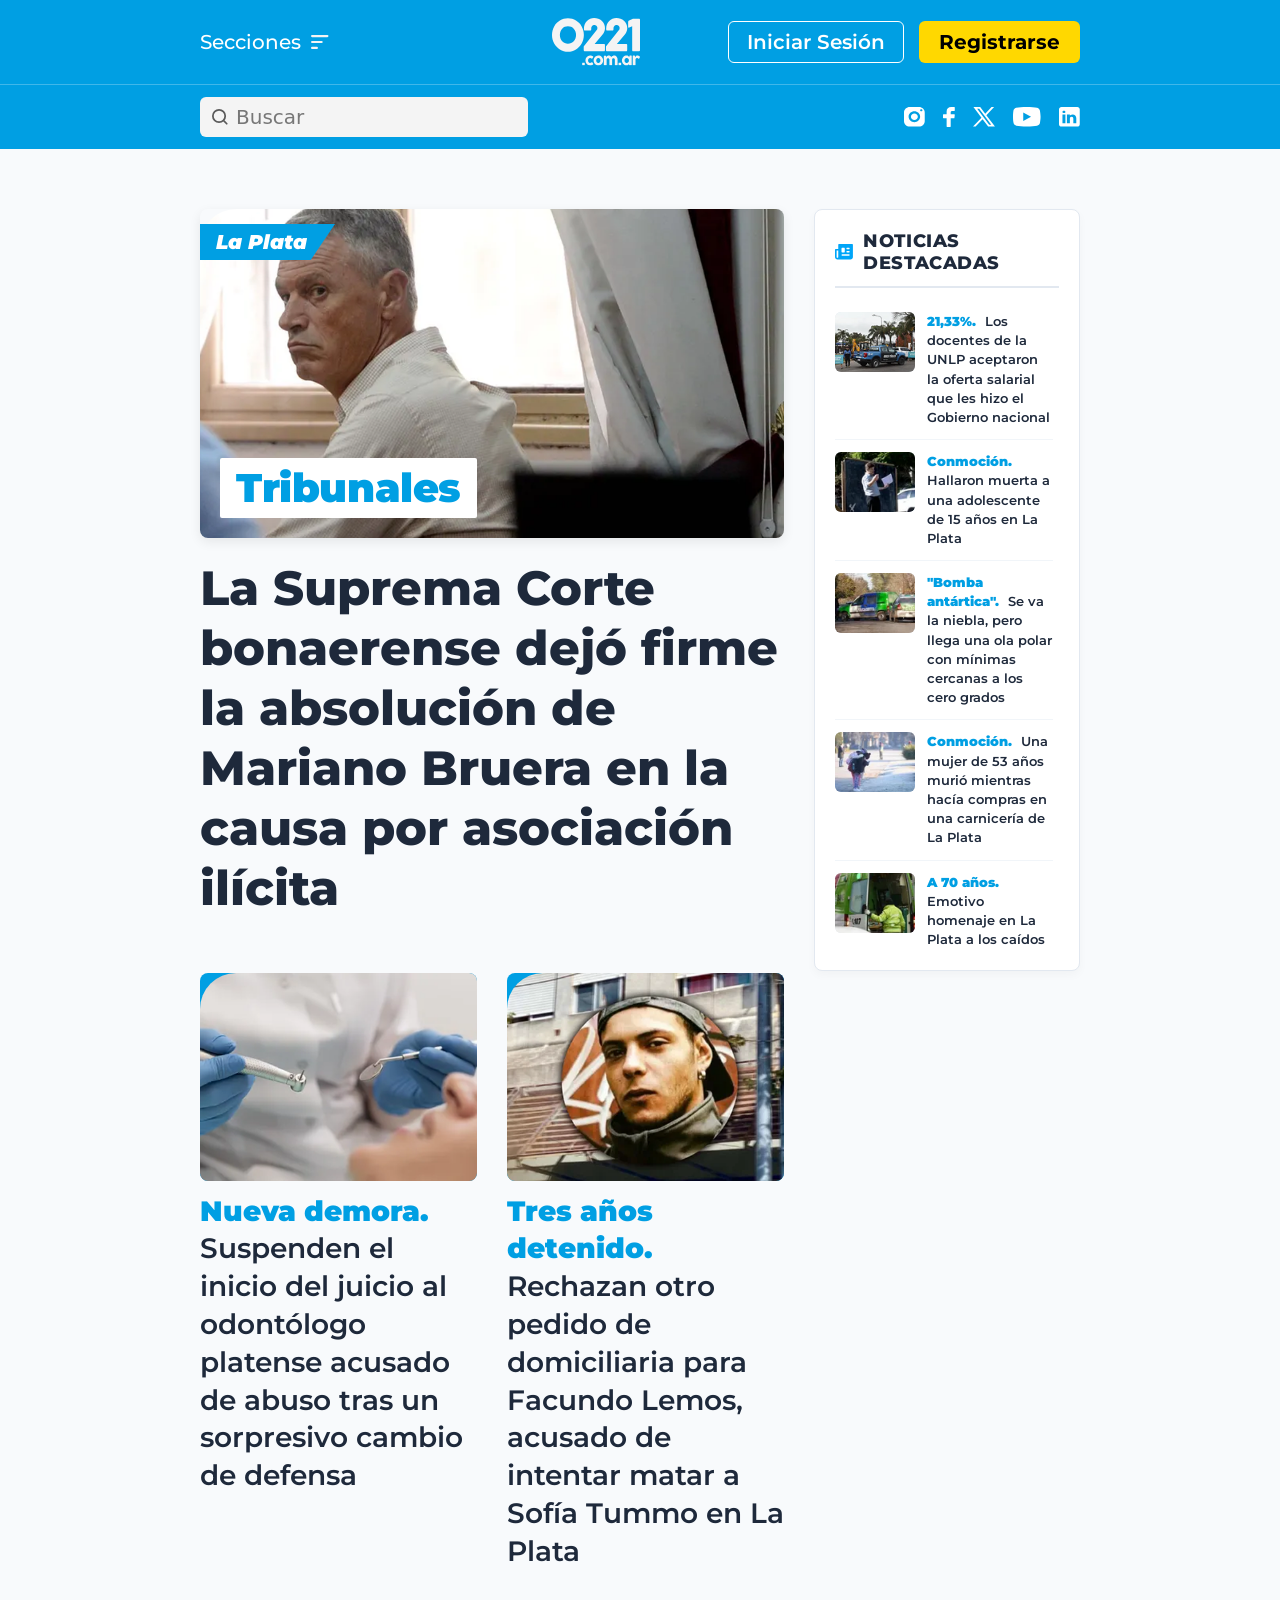
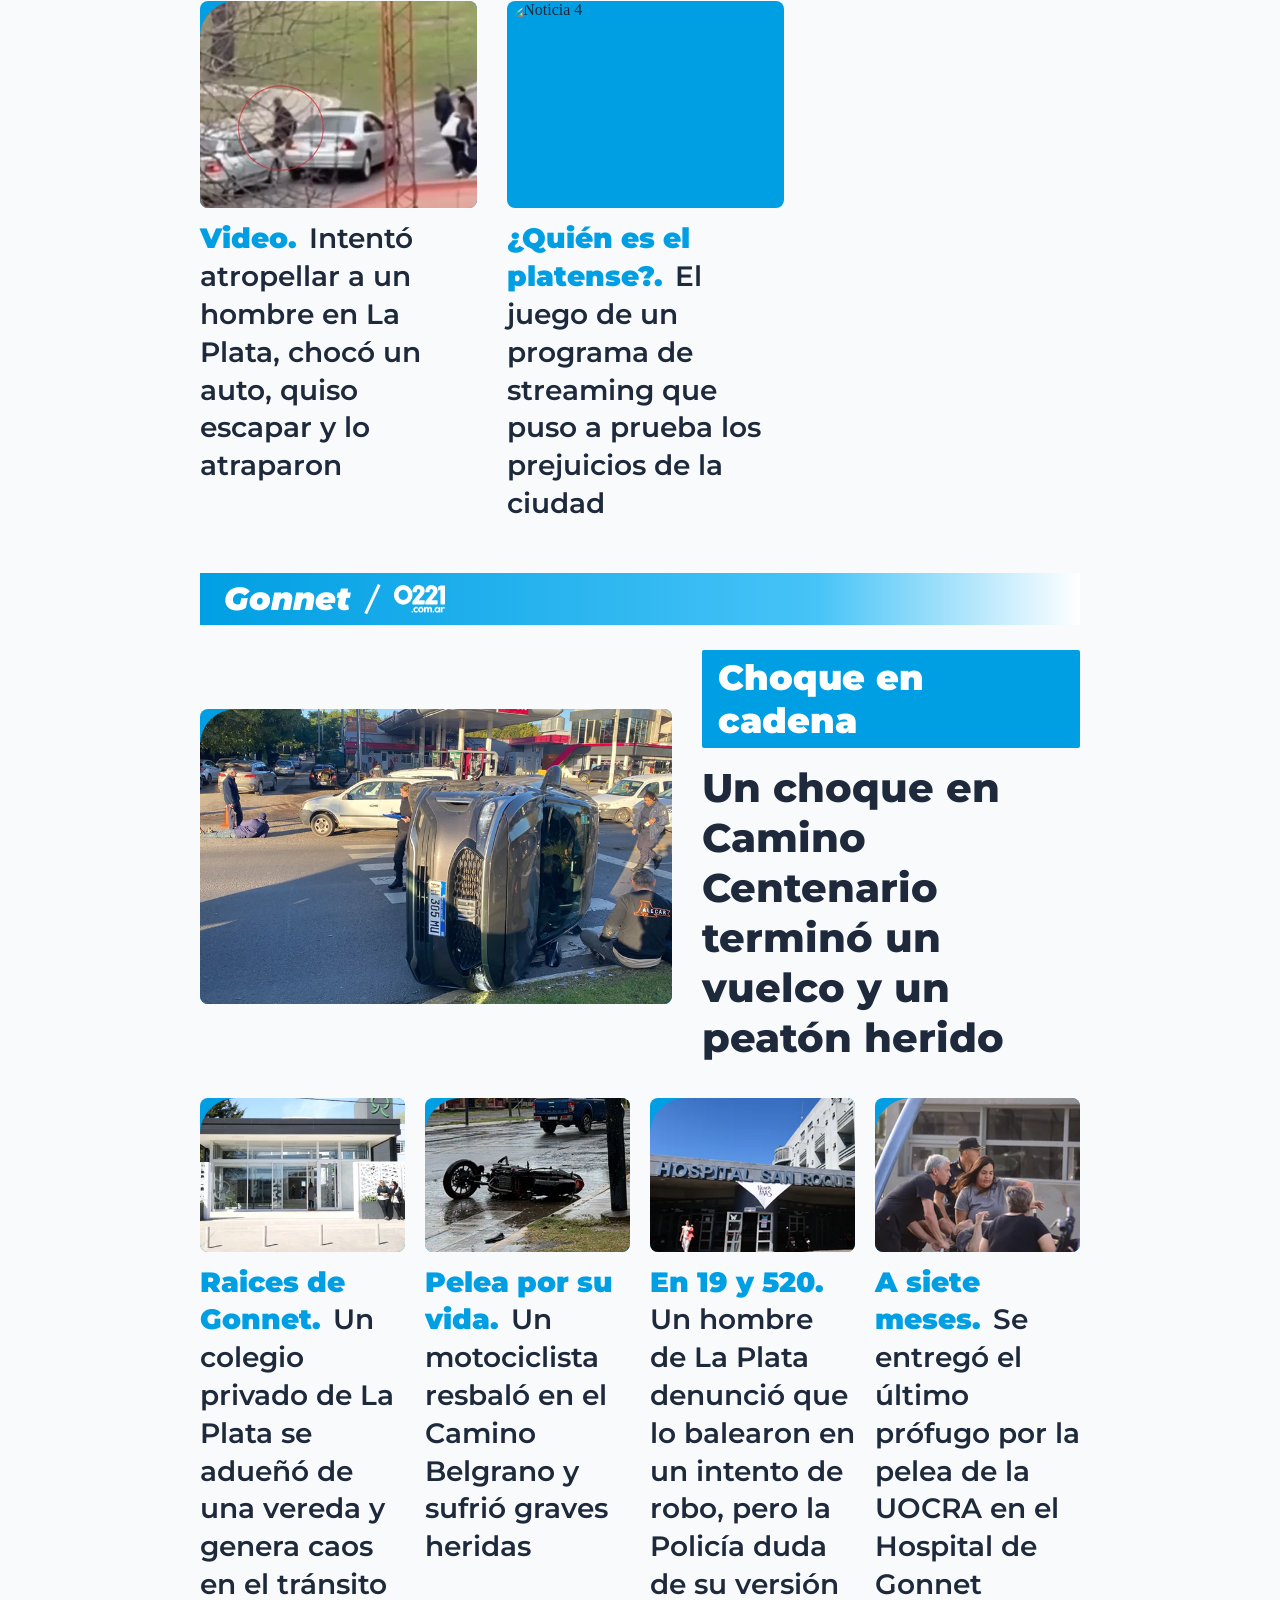
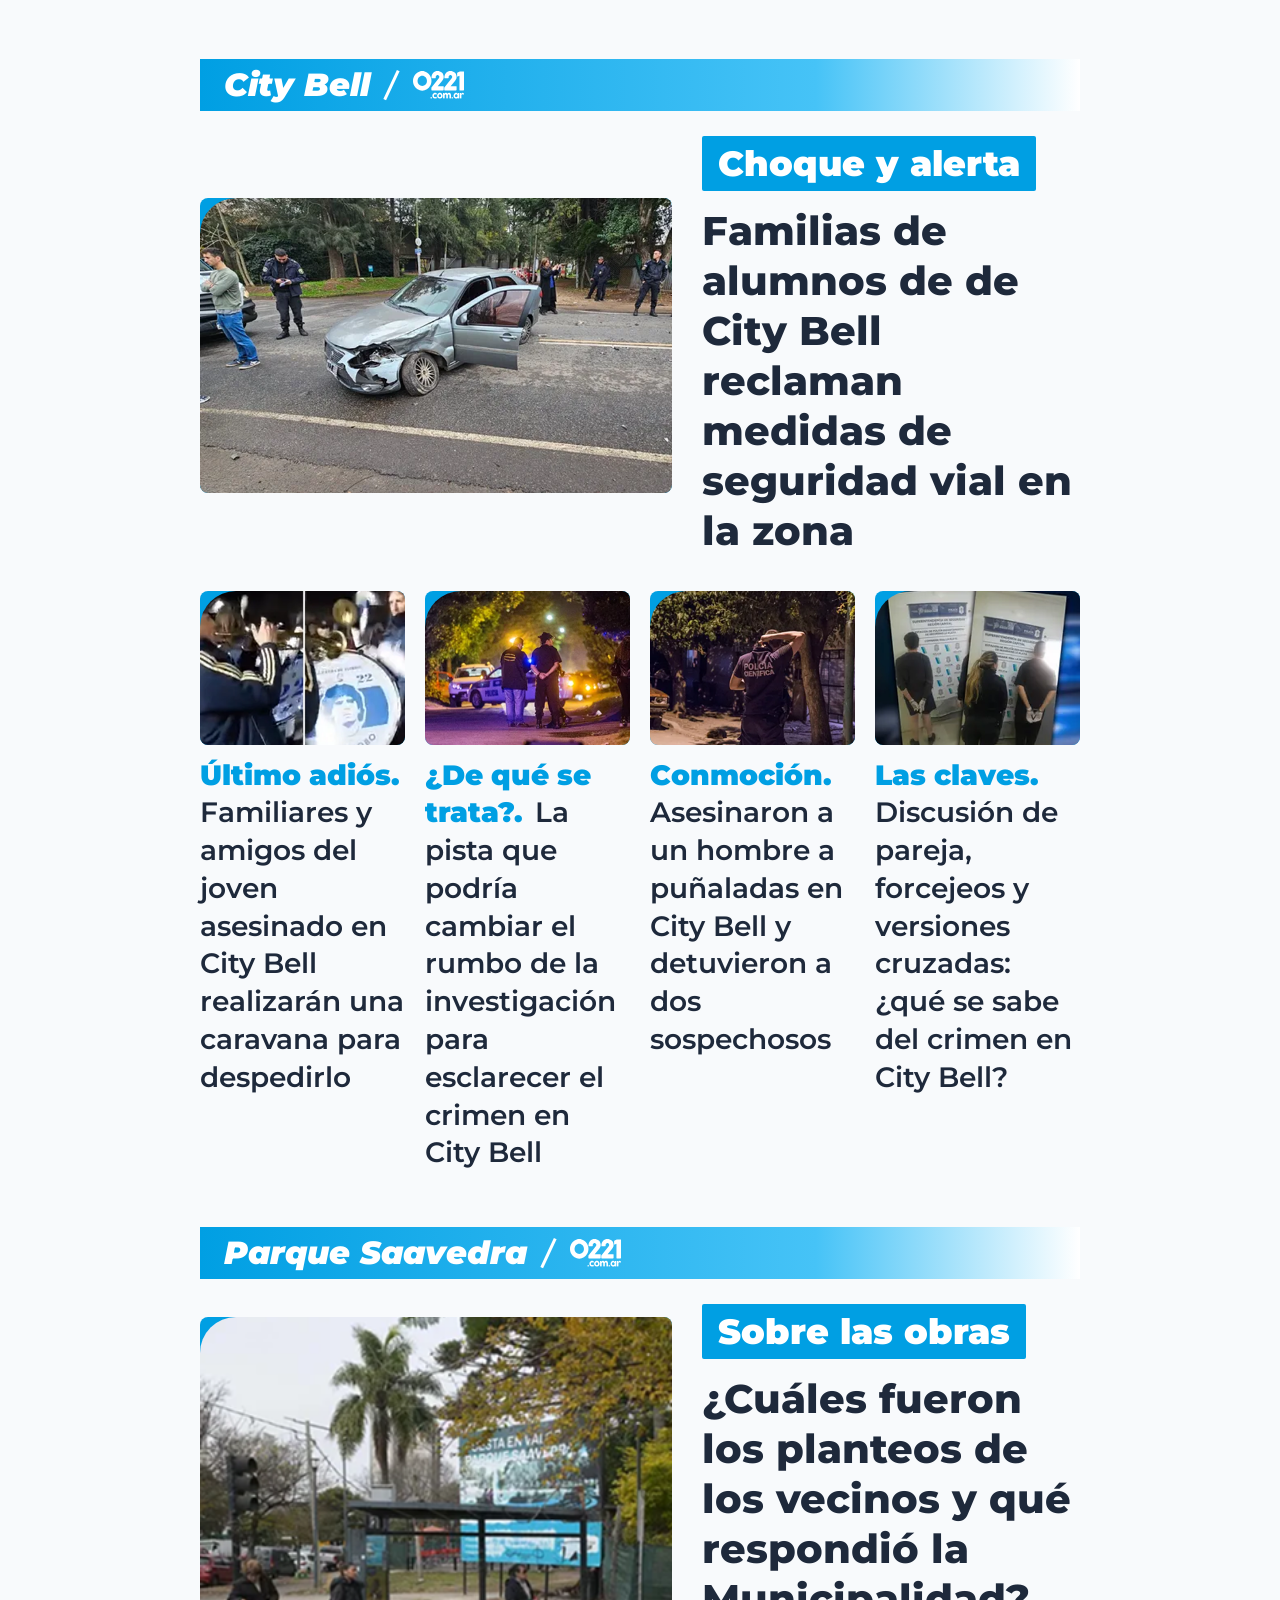
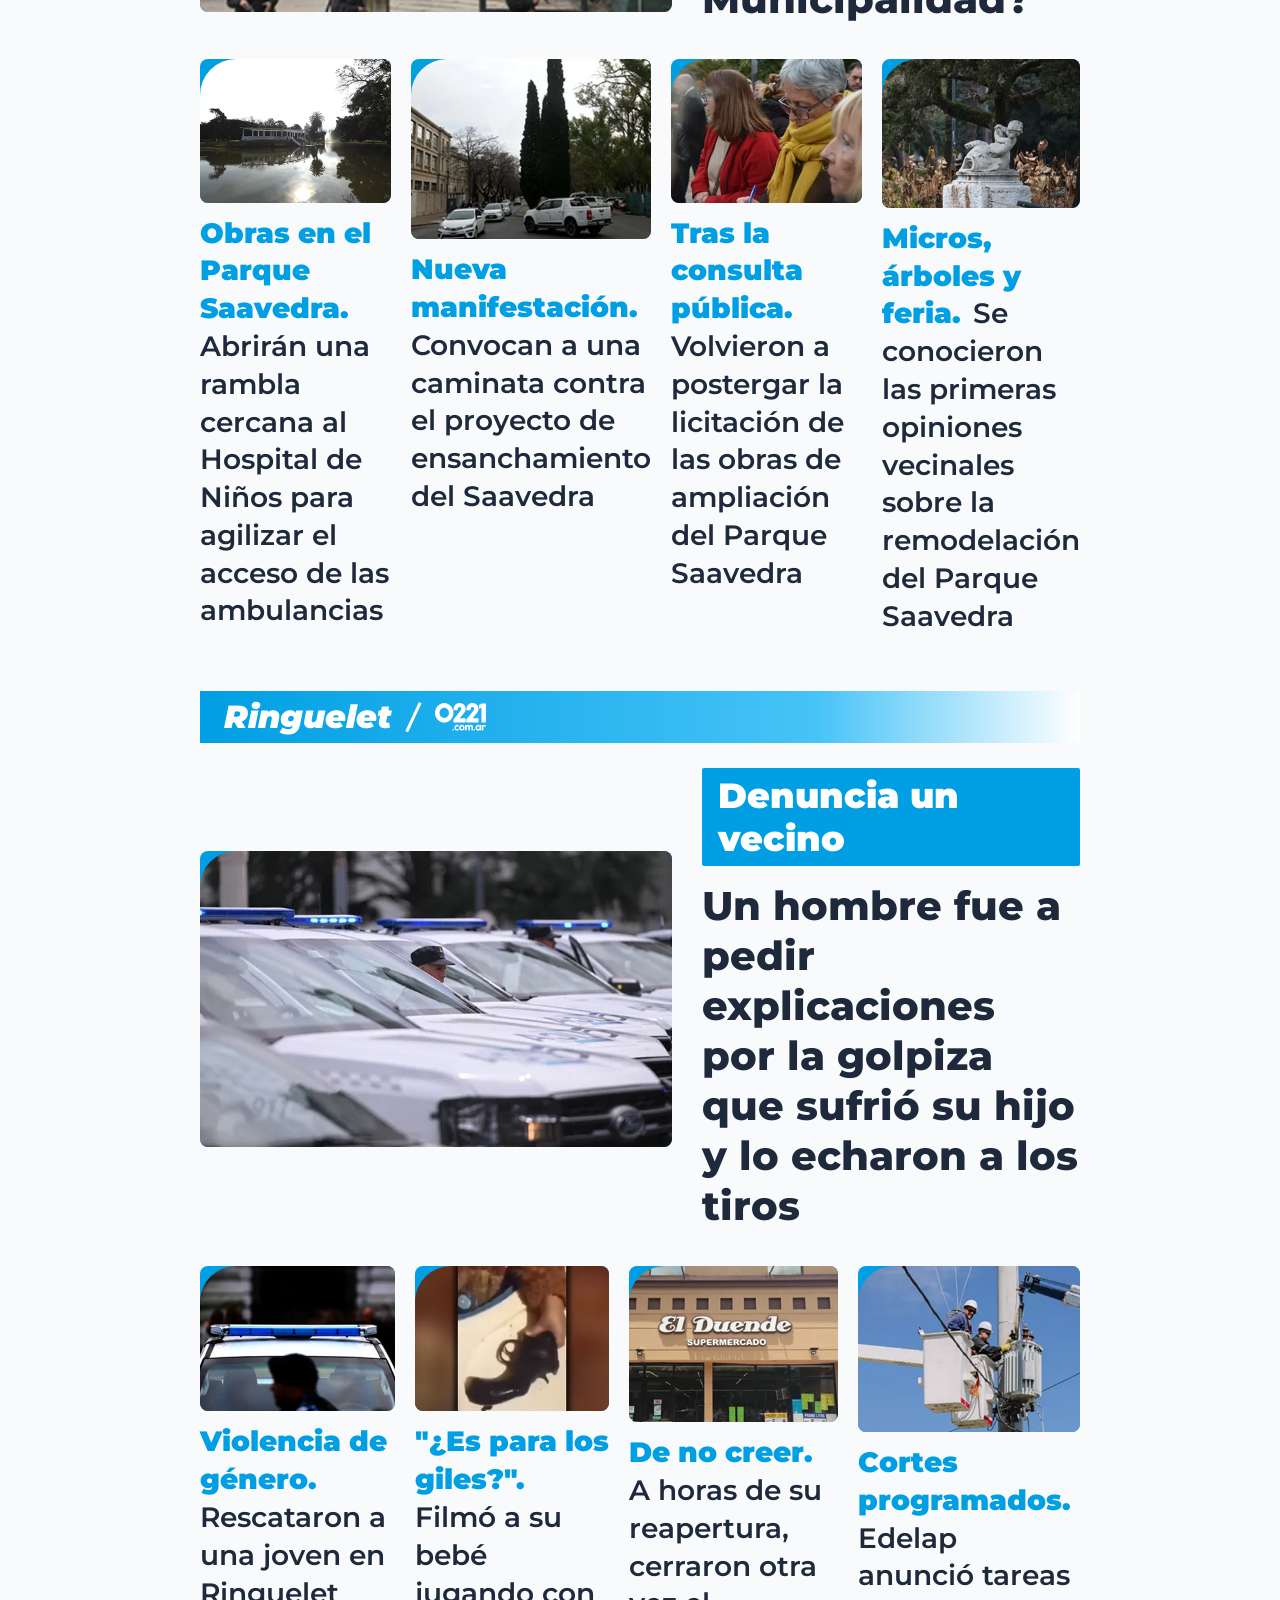
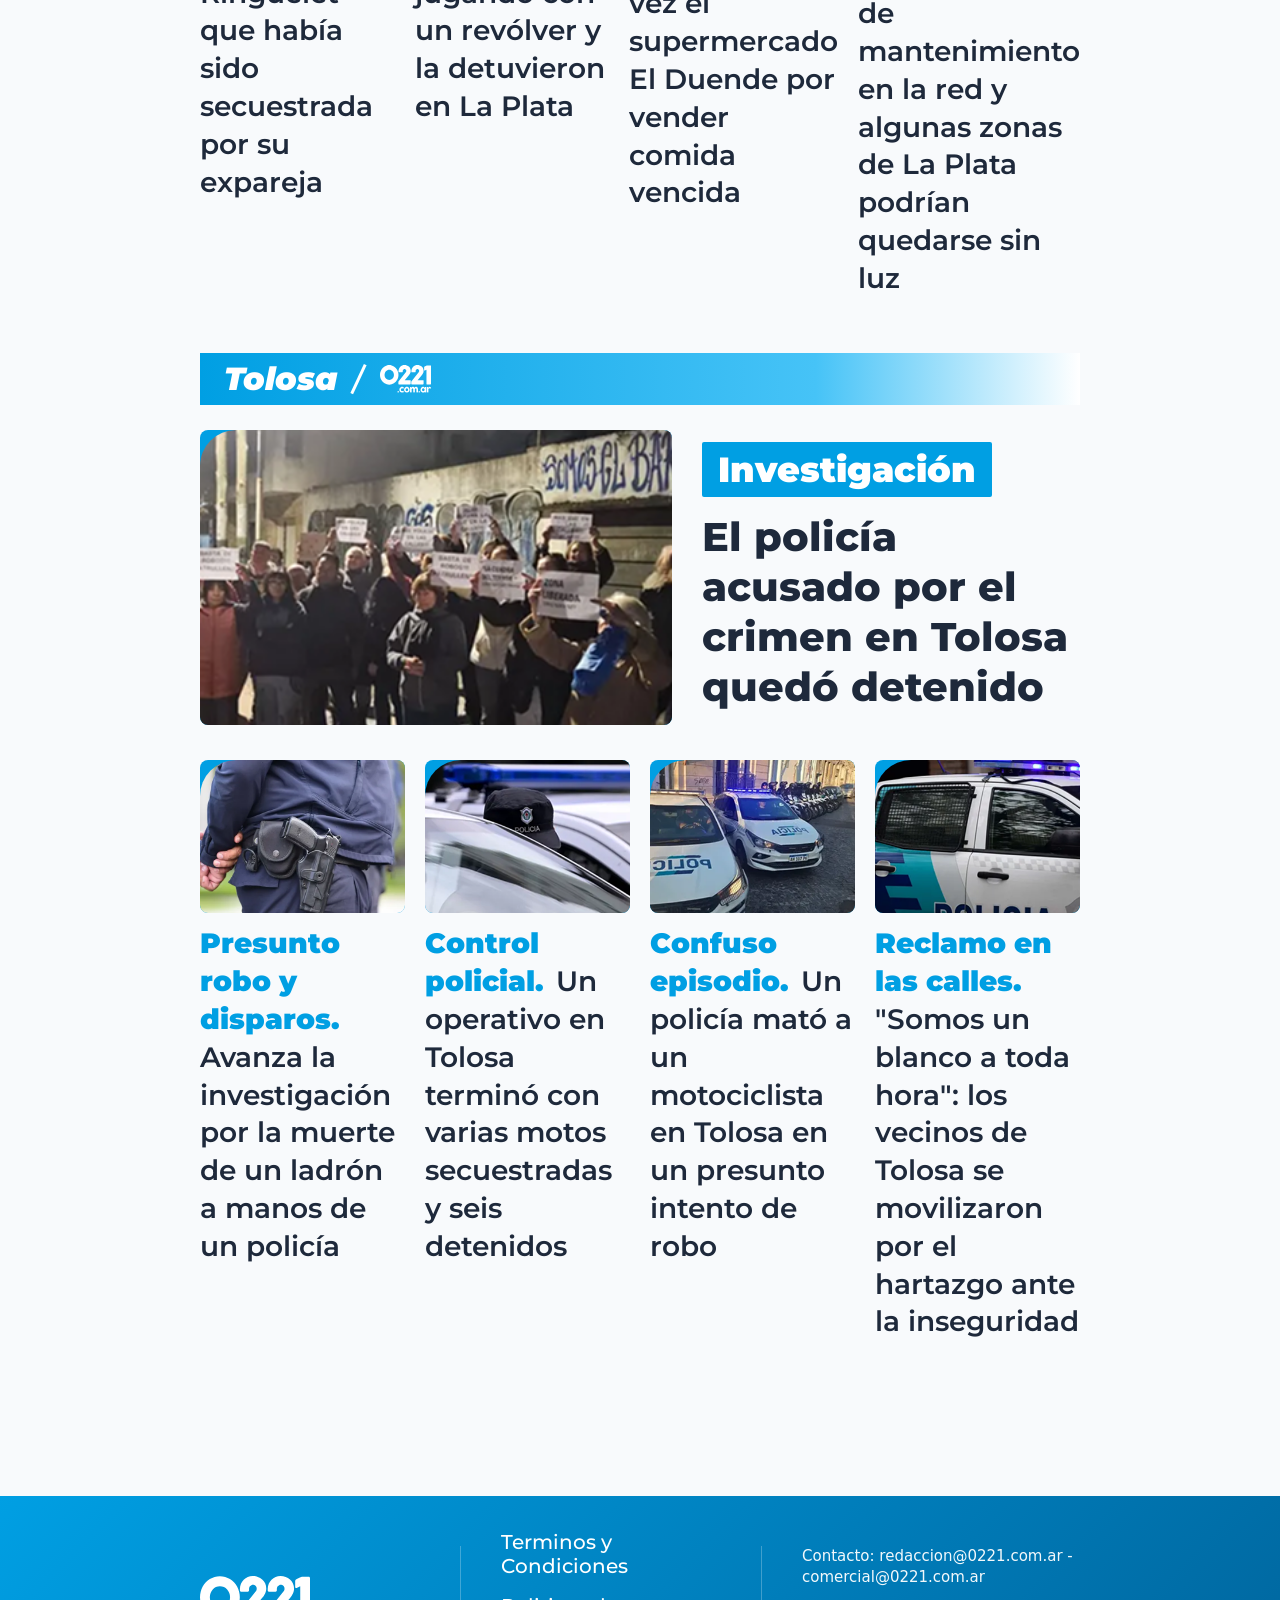
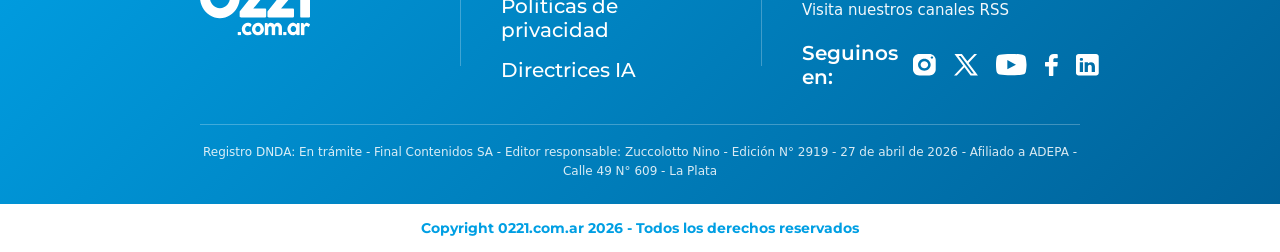
==== commit e7c8718e: "Add files via upload" ====
--- a/laplata.html
+++ b/laplata.html
@@ -46,7 +46,7 @@
                 <li><a href="index.html#cronicas">Crónicas Platenses</a></li>
                 <li><a href="#">Entretenimiento</a></li>
                 <li><a href="#">Tecnologia</a></li>
-                <li><a href="#">La Plata Reporta</a></li>
+                <li><a href="laplatareporta.html">La Plata Reporta</a></li>
                 <li><a href="#">Propuestas Laborales</a></li>
             </ul>
         </nav>
@@ -124,7 +124,7 @@
 
             <!-- Columna Izquierda: Portada y Grilla de Noticias -->
             <div class="laplata-main">
-                
+
                 <!-- Portada Grande (Hero) -->
                 <div class="laplata-hero">
                     <div class="laplata-hero-image-container">
@@ -133,7 +133,8 @@
                         <div class="laplata-badge-theme">Tribunales</div>
                     </div>
                     <h2 class="laplata-hero-title">
-                        La Suprema Corte bonaerense dejó firme la absolución de Mariano Bruera en la causa por asociación ilícita
+                        La Suprema Corte bonaerense dejó firme la absolución de Mariano Bruera en la causa por
+                        asociación ilícita
                     </h2>
                 </div>
 
@@ -146,7 +147,8 @@
                         </div>
                         <h4 class="card-title">
                             <span class="title-highlight">Nueva demora.</span>
-                            <span class="title-text">Suspenden el inicio del juicio al odontólogo platense acusado de abuso tras un sorpresivo cambio de defensa</span>
+                            <span class="title-text">Suspenden el inicio del juicio al odontólogo platense acusado de
+                                abuso tras un sorpresivo cambio de defensa</span>
                         </h4>
                     </article>
 
@@ -157,7 +159,8 @@
                         </div>
                         <h4 class="card-title">
                             <span class="title-highlight">Tres años detenido.</span>
-                            <span class="title-text">Rechazan otro pedido de domiciliaria para Facundo Lemos, acusado de intentar matar a Sofía Tummo en La Plata</span>
+                            <span class="title-text">Rechazan otro pedido de domiciliaria para Facundo Lemos, acusado de
+                                intentar matar a Sofía Tummo en La Plata</span>
                         </h4>
                     </article>
 
@@ -168,7 +171,8 @@
                         </div>
                         <h4 class="card-title">
                             <span class="title-highlight">Video.</span>
-                            <span class="title-text">Intentó atropellar a un hombre en La Plata, chocó un auto, quiso escapar y lo atraparon</span>
+                            <span class="title-text">Intentó atropellar a un hombre en La Plata, chocó un auto, quiso
+                                escapar y lo atraparon</span>
                         </h4>
                     </article>
 
@@ -179,7 +183,8 @@
                         </div>
                         <h4 class="card-title">
                             <span class="title-highlight">¿Quién es el platense?.</span>
-                            <span class="title-text">El juego de un programa de streaming que puso a prueba los prejuicios de la ciudad</span>
+                            <span class="title-text">El juego de un programa de streaming que puso a prueba los
+                                prejuicios de la ciudad</span>
                         </h4>
                     </article>
                 </div>
@@ -188,7 +193,7 @@
 
             <!-- Columna Derecha: Panel de Noticias Destacadas -->
             <aside class="laplata-sidebar">
-                
+
                 <div class="destacadas-header">
                     <img src="icons/noticias.svg" alt="Noticias Icon" class="destacadas-icon">
                     <h3 class="destacadas-title">Noticias Destacadas</h3>
@@ -196,7 +201,7 @@
 
                 <!-- Feed Scrollable -->
                 <div class="destacadas-scroll">
-                    
+
                     <!-- Noticia 1 -->
                     <div class="destacada-item">
                         <div class="destacada-item-img">
@@ -204,7 +209,8 @@
                         </div>
                         <p class="destacada-item-title">
                             <span class="title-highlight">21,33%.</span>
-                            <span class="title-text">Los docentes de la UNLP aceptaron la oferta salarial que les hizo el Gobierno nacional</span>
+                            <span class="title-text">Los docentes de la UNLP aceptaron la oferta salarial que les hizo
+                                el Gobierno nacional</span>
                         </p>
                     </div>
 
@@ -226,7 +232,8 @@
                         </div>
                         <p class="destacada-item-title">
                             <span class="title-highlight">"Bomba antártica".</span>
-                            <span class="title-text">Se va la niebla, pero llega una ola polar con mínimas cercanas a los cero grados</span>
+                            <span class="title-text">Se va la niebla, pero llega una ola polar con mínimas cercanas a
+                                los cero grados</span>
                         </p>
                     </div>
 
@@ -237,7 +244,8 @@
                         </div>
                         <p class="destacada-item-title">
                             <span class="title-highlight">Conmoción.</span>
-                            <span class="title-text">Una mujer de 53 años murió mientras hacía compras en una carnicería de La Plata</span>
+                            <span class="title-text">Una mujer de 53 años murió mientras hacía compras en una carnicería
+                                de La Plata</span>
                         </p>
                     </div>
 
@@ -248,7 +256,8 @@
                         </div>
                         <p class="destacada-item-title">
                             <span class="title-highlight">A 70 años.</span>
-                            <span class="title-text">Emotivo homenaje en La Plata a los caídos de la resistencia peronista</span>
+                            <span class="title-text">Emotivo homenaje en La Plata a los caídos de la resistencia
+                                peronista</span>
                         </p>
                     </div>
 
@@ -259,7 +268,8 @@
                         </div>
                         <p class="destacada-item-title">
                             <span class="title-highlight">Conmoción.</span>
-                            <span class="title-text">Una chica de 15 años intentó quitarse la vida en una escuela de La Plata</span>
+                            <span class="title-text">Una chica de 15 años intentó quitarse la vida en una escuela de La
+                                Plata</span>
                         </p>
                     </div>
 
@@ -270,7 +280,8 @@
                         </div>
                         <p class="destacada-item-title">
                             <span class="title-highlight">Proyecto libertario.</span>
-                            <span class="title-text">Buscan desregular los taxis y avanzar hacia un sistema de tarifas libres</span>
+                            <span class="title-text">Buscan desregular los taxis y avanzar hacia un sistema de tarifas
+                                libres</span>
                         </p>
                     </div>
 
@@ -281,7 +292,8 @@
                         </div>
                         <p class="destacada-item-title">
                             <span class="title-highlight">Proyección internacional.</span>
-                            <span class="title-text">Abrió la inscripción a las carreras del IAG con prestigiosos docentes y amplia salida laboral</span>
+                            <span class="title-text">Abrió la inscripción a las carreras del IAG con prestigiosos
+                                docentes y amplia salida laboral</span>
                         </p>
                     </div>
 
@@ -292,7 +304,8 @@
                         </div>
                         <p class="destacada-item-title">
                             <span class="title-highlight">Pronóstico.</span>
-                            <span class="title-text">La semana sigue con un martes de mucho frío que anticipa más mañanas invernales en La Plata</span>
+                            <span class="title-text">La semana sigue con un martes de mucho frío que anticipa más
+                                mañanas invernales en La Plata</span>
                         </p>
                     </div>
 
@@ -303,7 +316,8 @@
                         </div>
                         <p class="destacada-item-title">
                             <span class="title-highlight">Nuevo servicio.</span>
-                            <span class="title-text">Climatización, 200 km de autonomía y puertos USB: así es el micro eléctrico</span>
+                            <span class="title-text">Climatización, 200 km de autonomía y puertos USB: así es el micro
+                                eléctrico</span>
                         </p>
                     </div>
 
@@ -314,7 +328,8 @@
                         </div>
                         <p class="destacada-item-title">
                             <span class="title-highlight">Atención.</span>
-                            <span class="title-text">Las obras en 7 y 32 llegan a su fin y confirman cuándo se liberará el tránsito</span>
+                            <span class="title-text">Las obras en 7 y 32 llegan a su fin y confirman cuándo se liberará
+                                el tránsito</span>
                         </p>
                     </div>
 
@@ -341,7 +356,8 @@
                     <div class="gonnet-hero-badge-container">
                         <span class="gonnet-hero-badge">Choque en cadena</span>
                     </div>
-                    <h2 class="gonnet-hero-title">Un choque en Camino Centenario terminó un vuelco y un peatón herido</h2>
+                    <h2 class="gonnet-hero-title">Un choque en Camino Centenario terminó un vuelco y un peatón herido
+                    </h2>
                 </div>
             </div>
 
@@ -354,7 +370,8 @@
                     </div>
                     <h4 class="card-title">
                         <span class="title-highlight">Raices de Gonnet.</span>
-                        <span class="title-text">Un colegio privado de La Plata se adueñó de una vereda y genera caos en el tránsito</span>
+                        <span class="title-text">Un colegio privado de La Plata se adueñó de una vereda y genera caos en
+                            el tránsito</span>
                     </h4>
                 </article>
 
@@ -365,7 +382,8 @@
                     </div>
                     <h4 class="card-title">
                         <span class="title-highlight">Pelea por su vida.</span>
-                        <span class="title-text">Un motociclista resbaló en el Camino Belgrano y sufrió graves heridas</span>
+                        <span class="title-text">Un motociclista resbaló en el Camino Belgrano y sufrió graves
+                            heridas</span>
                     </h4>
                 </article>
 
@@ -376,7 +394,8 @@
                     </div>
                     <h4 class="card-title">
                         <span class="title-highlight">En 19 y 520.</span>
-                        <span class="title-text">Un hombre de La Plata denunció que lo balearon en un intento de robo, pero la Policía duda de su versión</span>
+                        <span class="title-text">Un hombre de La Plata denunció que lo balearon en un intento de robo,
+                            pero la Policía duda de su versión</span>
                     </h4>
                 </article>
 
@@ -387,7 +406,8 @@
                     </div>
                     <h4 class="card-title">
                         <span class="title-highlight">A siete meses.</span>
-                        <span class="title-text">Se entregó el último prófugo por la pelea de la UOCRA en el Hospital de Gonnet</span>
+                        <span class="title-text">Se entregó el último prófugo por la pelea de la UOCRA en el Hospital de
+                            Gonnet</span>
                     </h4>
                 </article>
             </div>
@@ -410,7 +430,8 @@
                     <div class="citybell-hero-badge-container">
                         <span class="citybell-hero-badge">Choque y alerta</span>
                     </div>
-                    <h2 class="citybell-hero-title">Familias de alumnos de de City Bell reclaman medidas de seguridad vial en la zona</h2>
+                    <h2 class="citybell-hero-title">Familias de alumnos de de City Bell reclaman medidas de seguridad
+                        vial en la zona</h2>
                 </div>
             </div>
 
@@ -423,7 +444,8 @@
                     </div>
                     <h4 class="card-title">
                         <span class="title-highlight">Último adiós.</span>
-                        <span class="title-text">Familiares y amigos del joven asesinado en City Bell realizarán una caravana para despedirlo</span>
+                        <span class="title-text">Familiares y amigos del joven asesinado en City Bell realizarán una
+                            caravana para despedirlo</span>
                     </h4>
                 </article>
 
@@ -434,7 +456,8 @@
                     </div>
                     <h4 class="card-title">
                         <span class="title-highlight">¿De qué se trata?.</span>
-                        <span class="title-text">La pista que podría cambiar el rumbo de la investigación para esclarecer el crimen en City Bell</span>
+                        <span class="title-text">La pista que podría cambiar el rumbo de la investigación para
+                            esclarecer el crimen en City Bell</span>
                     </h4>
                 </article>
 
@@ -445,7 +468,8 @@
                     </div>
                     <h4 class="card-title">
                         <span class="title-highlight">Conmoción.</span>
-                        <span class="title-text">Asesinaron a un hombre a puñaladas en City Bell y detuvieron a dos sospechosos</span>
+                        <span class="title-text">Asesinaron a un hombre a puñaladas en City Bell y detuvieron a dos
+                            sospechosos</span>
                     </h4>
                 </article>
 
@@ -456,7 +480,8 @@
                     </div>
                     <h4 class="card-title">
                         <span class="title-highlight">Las claves.</span>
-                        <span class="title-text">Discusión de pareja, forcejeos y versiones cruzadas: ¿qué se sabe del crimen en City Bell?</span>
+                        <span class="title-text">Discusión de pareja, forcejeos y versiones cruzadas: ¿qué se sabe del
+                            crimen en City Bell?</span>
                     </h4>
                 </article>
             </div>
@@ -479,7 +504,8 @@
                     <div class="saavedra-hero-badge-container">
                         <span class="saavedra-hero-badge">Sobre las obras</span>
                     </div>
-                    <h2 class="saavedra-hero-title">¿Cuáles fueron los planteos de los vecinos y qué respondió la Municipalidad?</h2>
+                    <h2 class="saavedra-hero-title">¿Cuáles fueron los planteos de los vecinos y qué respondió la
+                        Municipalidad?</h2>
                 </div>
             </div>
 
@@ -492,7 +518,8 @@
                     </div>
                     <h4 class="card-title">
                         <span class="title-highlight">Obras en el Parque Saavedra.</span>
-                        <span class="title-text">Abrirán una rambla cercana al Hospital de Niños para agilizar el acceso de las ambulancias</span>
+                        <span class="title-text">Abrirán una rambla cercana al Hospital de Niños para agilizar el acceso
+                            de las ambulancias</span>
                     </h4>
                 </article>
 
@@ -503,7 +530,8 @@
                     </div>
                     <h4 class="card-title">
                         <span class="title-highlight">Nueva manifestación.</span>
-                        <span class="title-text">Convocan a una caminata contra el proyecto de ensanchamiento del Saavedra</span>
+                        <span class="title-text">Convocan a una caminata contra el proyecto de ensanchamiento del
+                            Saavedra</span>
                     </h4>
                 </article>
 
@@ -514,7 +542,8 @@
                     </div>
                     <h4 class="card-title">
                         <span class="title-highlight">Tras la consulta pública.</span>
-                        <span class="title-text">Volvieron a postergar la licitación de las obras de ampliación del Parque Saavedra</span>
+                        <span class="title-text">Volvieron a postergar la licitación de las obras de ampliación del
+                            Parque Saavedra</span>
                     </h4>
                 </article>
 
@@ -525,7 +554,8 @@
                     </div>
                     <h4 class="card-title">
                         <span class="title-highlight">Micros, árboles y feria.</span>
-                        <span class="title-text">Se conocieron las primeras opiniones vecinales sobre la remodelación del Parque Saavedra</span>
+                        <span class="title-text">Se conocieron las primeras opiniones vecinales sobre la remodelación
+                            del Parque Saavedra</span>
                     </h4>
                 </article>
             </div>
@@ -548,7 +578,8 @@
                     <div class="ringuelet-hero-badge-container">
                         <span class="ringuelet-hero-badge">Denuncia un vecino</span>
                     </div>
-                    <h2 class="ringuelet-hero-title">Un hombre fue a pedir explicaciones por la golpiza que sufrió su hijo y lo echaron a los tiros</h2>
+                    <h2 class="ringuelet-hero-title">Un hombre fue a pedir explicaciones por la golpiza que sufrió su
+                        hijo y lo echaron a los tiros</h2>
                 </div>
             </div>
 
@@ -561,7 +592,8 @@
                     </div>
                     <h4 class="card-title">
                         <span class="title-highlight">Violencia de género.</span>
-                        <span class="title-text">Rescataron a una joven en Ringuelet que había sido secuestrada por su expareja</span>
+                        <span class="title-text">Rescataron a una joven en Ringuelet que había sido secuestrada por su
+                            expareja</span>
                     </h4>
                 </article>
 
@@ -572,7 +604,8 @@
                     </div>
                     <h4 class="card-title">
                         <span class="title-highlight">"¿Es para los giles?".</span>
-                        <span class="title-text">Filmó a su bebé jugando con un revólver y la detuvieron en La Plata</span>
+                        <span class="title-text">Filmó a su bebé jugando con un revólver y la detuvieron en La
+                            Plata</span>
                     </h4>
                 </article>
 
@@ -583,7 +616,8 @@
                     </div>
                     <h4 class="card-title">
                         <span class="title-highlight">De no creer.</span>
-                        <span class="title-text">A horas de su reapertura, cerraron otra vez el supermercado El Duende por vender comida vencida</span>
+                        <span class="title-text">A horas de su reapertura, cerraron otra vez el supermercado El Duende
+                            por vender comida vencida</span>
                     </h4>
                 </article>
 
@@ -594,7 +628,8 @@
                     </div>
                     <h4 class="card-title">
                         <span class="title-highlight">Cortes programados.</span>
-                        <span class="title-text">Edelap anunció tareas de mantenimiento en la red y algunas zonas de La Plata podrían quedarse sin luz</span>
+                        <span class="title-text">Edelap anunció tareas de mantenimiento en la red y algunas zonas de La
+                            Plata podrían quedarse sin luz</span>
                     </h4>
                 </article>
             </div>
@@ -630,7 +665,8 @@
                     </div>
                     <h4 class="card-title">
                         <span class="title-highlight">Presunto robo y disparos.</span>
-                        <span class="title-text">Avanza la investigación por la muerte de un ladrón a manos de un policía</span>
+                        <span class="title-text">Avanza la investigación por la muerte de un ladrón a manos de un
+                            policía</span>
                     </h4>
                 </article>
 
@@ -641,7 +677,8 @@
                     </div>
                     <h4 class="card-title">
                         <span class="title-highlight">Control policial.</span>
-                        <span class="title-text">Un operativo en Tolosa terminó con varias motos secuestradas y seis detenidos</span>
+                        <span class="title-text">Un operativo en Tolosa terminó con varias motos secuestradas y seis
+                            detenidos</span>
                     </h4>
                 </article>
 
@@ -652,7 +689,8 @@
                     </div>
                     <h4 class="card-title">
                         <span class="title-highlight">Confuso episodio.</span>
-                        <span class="title-text">Un policía mató a un motociclista en Tolosa en un presunto intento de robo</span>
+                        <span class="title-text">Un policía mató a un motociclista en Tolosa en un presunto intento de
+                            robo</span>
                     </h4>
                 </article>
 
@@ -663,7 +701,8 @@
                     </div>
                     <h4 class="card-title">
                         <span class="title-highlight">Reclamo en las calles.</span>
-                        <span class="title-text">"Somos un blanco a toda hora": los vecinos de Tolosa se movilizaron por el hartazgo ante la inseguridad</span>
+                        <span class="title-text">"Somos un blanco a toda hora": los vecinos de Tolosa se movilizaron por
+                            el hartazgo ante la inseguridad</span>
                     </h4>
                 </article>
             </div>
@@ -710,7 +749,8 @@
         </div>
 
         <div class="footer-register-line">
-            <p>Registro DNDA: En trámite - Final Contenidos SA - Editor responsable: Zuccolotto Nino - Edición N° 2919 - 27 de abril de 2026 - Afiliado a ADEPA - Calle 49 N° 609 - La Plata</p>
+            <p>Registro DNDA: En trámite - Final Contenidos SA - Editor responsable: Zuccolotto Nino - Edición N° 2919 -
+                27 de abril de 2026 - Afiliado a ADEPA - Calle 49 N° 609 - La Plata</p>
         </div>
 
         <div class="footer-copyright-strip">
@@ -720,4 +760,4 @@
 
 </body>
 
-</html>
+</html>
--- a/style.css
+++ b/style.css
@@ -752,6 +752,11 @@
 .grid-left {
   display: flex;
   flex-direction: column;
+}
+
+.destacada-card-link {
+  text-decoration: none;
+  display: block;
 }
 
 .destacada-card {
@@ -1292,7 +1297,8 @@
   font-size: var(--fs-h2);
   line-height: 1.25;
   margin: 0;
-  color: #009fe3; /* Blue text to match the mockup */
+  color: #009fe3;
+  /* Blue text to match the mockup */
 }
 
 .streaming-hero-description {
@@ -1325,9 +1331,17 @@
   flex-direction: column;
 }
 
-h1.card-title {
-  font-family: var(--font-headings);
-  font-size: var(--fs-h1);
+.recientes-grande-card .card-image-container,
+.cronicas-card .card-image-container {
+  aspect-ratio: 16 / 9;
+  /* Imagen más apaisada y compacta */
+}
+
+.recientes-grande-card .card-title,
+.cronicas-card .card-title {
+  font-family: var(--font-headings);
+  font-size: var(--fs-h3);
+  /* Achicar a H3 estándar */
   font-weight: 800;
   line-height: 1.25;
   margin-top: 12px;
@@ -1368,7 +1382,8 @@
 .section-divider {
   border: none;
   height: 1.5px;
-  background-color: #cbd5e1; /* Gris claro suave */
+  background-color: #cbd5e1;
+  /* Gris claro suave */
   margin-top: 15px;
   margin-bottom: 45px;
 }
@@ -1380,7 +1395,8 @@
 .site-footer {
   background: linear-gradient(135deg, #009fe3 0%, #006097 100%);
   color: white;
-  margin-top: 60px; /* Espacio con la sección Streaming */
+  margin-top: 60px;
+  /* Espacio con la sección Streaming */
   font-family: var(--font-body);
   width: 100%;
 }
@@ -1410,7 +1426,8 @@
   align-items: center;
   border-right: 1.5px solid rgba(255, 255, 255, 0.25);
   padding-right: 40px;
-  height: 120px; /* Altura para centrar verticalmente con divisor */
+  height: 120px;
+  /* Altura para centrar verticalmente con divisor */
   flex: 0 0 25%;
 }
 
@@ -1741,7 +1758,8 @@
 
   /* Cabecera Móvil - Los Vecinos Reportan */
   .vecinos-text-badge {
-    display: none; /* Oculta "Tu opinión importa" en móviles */
+    display: none;
+    /* Oculta "Tu opinión importa" en móviles */
   }
 
   .vecinos-title-badge {
@@ -1877,15 +1895,18 @@
     padding-bottom: 15px;
     scroll-behavior: smooth;
     -webkit-overflow-scrolling: touch;
-    scrollbar-width: none; /* Firefox */
+    scrollbar-width: none;
+    /* Firefox */
   }
 
   .cronicas-grid::-webkit-scrollbar {
-    display: none; /* Chrome, Safari, Opera */
+    display: none;
+    /* Chrome, Safari, Opera */
   }
 
   .cronicas-card {
-    flex: 0 0 calc(80% - 8px); /* Tarjeta grande para que asome la siguiente (80% ancho) */
+    flex: 0 0 calc(80% - 8px);
+    /* Tarjeta grande para que asome la siguiente (80% ancho) */
     scroll-snap-align: start;
   }
 
@@ -2209,7 +2230,8 @@
   height: 100%;
   object-fit: cover;
   display: block;
-  border-top-left-radius: 36px; /* Para mantener la coherencia visual con la home */
+  border-top-left-radius: 36px;
+  /* Para mantener la coherencia visual con la home */
 }
 
 /* Badges sobre la portada */
@@ -2403,7 +2425,8 @@
   .laplata-badge-zone {
     top: 0;
     left: 0;
-    border-top-left-radius: 20px; /* Coincide con la esquina redondeada de la imagen en móvil */
+    border-top-left-radius: 20px;
+    /* Coincide con la esquina redondeada de la imagen en móvil */
   }
 
   .laplata-grid {
@@ -2420,12 +2443,14 @@
     padding-bottom: 15px;
     scroll-behavior: smooth;
     -webkit-overflow-scrolling: touch;
-    scrollbar-width: none; /* Firefox */
+    scrollbar-width: none;
+    /* Firefox */
     margin-top: 20px;
   }
 
   .laplata-grid::-webkit-scrollbar {
-    display: none; /* Chrome, Safari, Opera */
+    display: none;
+    /* Chrome, Safari, Opera */
   }
 
   .laplata-card {
@@ -2449,7 +2474,8 @@
   display: flex;
   flex-wrap: nowrap;
   overflow-x: auto;
-  overflow-y: hidden; /* Evita cualquier scrollbar vertical */
+  overflow-y: hidden;
+  /* Evita cualquier scrollbar vertical */
   gap: 24px;
   scroll-behavior: smooth;
   -webkit-overflow-scrolling: touch;
@@ -2458,22 +2484,28 @@
   position: relative;
   z-index: 5;
 }
+
 .secciones-carousel::-webkit-scrollbar {
   display: none;
 }
+
 .seccion-card {
   flex: 0 0 720px;
   width: 720px;
   max-width: 720px;
   min-width: 720px;
-  height: 540px; /* Altura uniforme para todas las tarjetas */
+  height: 540px;
+  /* Altura uniforme para todas las tarjetas */
   display: flex;
   flex-direction: column;
   border-radius: 8px;
-  overflow: hidden; /* Recorta la imagen y el título limpiamente */
+  overflow: hidden;
+  /* Recorta la imagen y el título limpiamente */
   background-color: transparent;
-  box-shadow: none; /* Aspecto plano */
-}
+  box-shadow: none;
+  /* Aspecto plano */
+}
+
 .seccion-card-link {
   display: flex;
   flex-direction: column;
@@ -2482,11 +2514,13 @@
   text-decoration: none;
   color: inherit;
 }
+
 .seccion-image-container {
   aspect-ratio: 16 / 9;
   overflow: hidden;
   position: relative;
 }
+
 .seccion-image-container img {
   width: 100%;
   height: 100%;
@@ -2495,18 +2529,22 @@
   display: block;
   transition: transform 0.3s ease;
 }
+
 .seccion-card:hover .seccion-image-container img {
   transform: scale(1.03);
 }
+
 .seccion-title-block {
   background-color: #009fe3;
   padding: 20px 15px;
   text-align: center;
-  flex-grow: 1; /* Estira el bloque para ocupar el resto de la altura uniforme */
+  flex-grow: 1;
+  /* Estira el bloque para ocupar el resto de la altura uniforme */
   display: flex;
   align-items: center;
   justify-content: center;
 }
+
 .seccion-card-title {
   color: white;
   font-family: var(--font-headings);
@@ -2528,18 +2566,22 @@
     overflow-x: auto;
     overflow-y: hidden;
   }
+
   .seccion-card {
     flex: 0 0 280px;
     width: 280px;
     max-width: 280px;
     min-width: 280px;
-    height: 220px; /* Altura uniforme para todas las tarjetas en mobile */
+    height: 220px;
+    /* Altura uniforme para todas las tarjetas en mobile */
     background-color: transparent;
     border-radius: 6px;
   }
+
   .seccion-image-container img {
     border-top-left-radius: 20px;
   }
+
   .seccion-title-block {
     padding: 10px 8px;
     flex-grow: 1;
@@ -2547,6 +2589,7 @@
     align-items: center;
     justify-content: center;
   }
+
   .seccion-card-title {
     font-size: 40px;
     letter-spacing: -0.02em;
@@ -2561,6 +2604,1273 @@
   user-select: none;
   -webkit-user-select: none;
 }
+
 [class*="-carousel"]:active {
   cursor: grabbing;
+}
+
+/* ==========================================
+   SECCIÓN LA PLATA REPORTA (LPR)
+   ========================================== */
+.lpr-main {
+  width: 100%;
+  margin: 0;
+  padding: 0;
+  box-sizing: border-box;
+}
+
+.lpr-section {
+  width: 100%;
+  box-sizing: border-box;
+}
+
+.lpr-hero {
+  background:
+    url('images/LPR/fondo.png') no-repeat center;
+  background-size: cover;
+  padding: 120px var(--page-padding);
+  box-sizing: border-box;
+  display: flex;
+  justify-content: flex-start;
+  align-items: center;
+  min-height: 520px;
+}
+
+.lpr-hero-content {
+  max-width: 800px;
+  display: flex;
+  flex-direction: column;
+  align-items: flex-start;
+  gap: 25px;
+}
+
+.lpr-title {
+  font-family: var(--font-headings);
+  font-size: 90px;
+  font-weight: 900;
+  line-height: 0.95;
+  color: #009fe3;
+  margin: 0;
+  text-transform: uppercase;
+  letter-spacing: -0.02em;
+  text-shadow: 2px 2px 0px rgba(255, 255, 255, 1), 5px 5px 0px rgba(0, 159, 227, 0.15);
+}
+
+.lpr-subtitle {
+  font-family: var(--font-headings);
+  font-size: var(--fs-h3);
+  font-weight: 600;
+  color: #334155;
+  margin: 0;
+  max-width: 550px;
+  line-height: 1.4;
+}
+
+.lpr-button {
+  background-color: #ffd800;
+  color: black;
+  border: none;
+  border-radius: 6px;
+  padding: 16px 36px;
+  font-family: var(--font-headings);
+  font-size: var(--fs-h4);
+  font-weight: 700;
+  cursor: pointer;
+  box-shadow: 0 4px 6px rgba(0, 0, 0, 0.05), 0 1px 3px rgba(0, 0, 0, 0.1);
+  transition: transform 0.2s ease, box-shadow 0.2s ease, opacity 0.2s ease;
+}
+
+.lpr-button:hover {
+  opacity: 0.95;
+  transform: translateY(-1px);
+  box-shadow: 0 7px 14px rgba(0, 0, 0, 0.1), 0 3px 6px rgba(0, 0, 0, 0.08);
+}
+
+.lpr-button:active {
+  transform: translateY(1px);
+  box-shadow: 0 4px 6px rgba(0, 0, 0, 0.05);
+}
+
+@media (max-width: 767px) {
+  .lpr-hero {
+    padding: 60px var(--page-padding);
+    min-height: auto;
+  }
+
+  .lpr-title {
+    font-size: 45px;
+    line-height: 1.0;
+    text-shadow: 1px 1px 0px rgba(255, 255, 255, 1), 3px 3px 0px rgba(0, 159, 227, 0.15);
+  }
+
+  .lpr-subtitle {
+    font-size: var(--fs-h4);
+    max-width: 100%;
+  }
+
+  .lpr-button {
+    width: 100%;
+    padding: 14px 28px;
+    font-size: var(--fs-p);
+    text-align: center;
+  }
+}
+
+/* LPR Info Container & Blocks */
+.lpr-info-container {
+  padding: 80px var(--page-padding);
+  background-color: #f8fafc;
+  display: flex;
+  flex-direction: column;
+  gap: 55px;
+}
+
+.lpr-info-block {
+  max-width: 900px;
+  display: flex;
+  flex-direction: column;
+  gap: 20px;
+}
+
+.lpr-info-title {
+  font-family: var(--font-headings);
+  font-size: var(--fs-h1);
+  /* 48px desktop / 32px mobile */
+  font-weight: 800;
+  color: #009fe3;
+  margin: 0;
+}
+
+.lpr-info-text {
+  font-family: var(--font-headings);
+  /* Montserrat */
+  font-size: var(--fs-h4);
+  /* 28px desktop / 20px mobile */
+  font-weight: 600;
+  /* SemiBold Montserrat */
+  color: #1e293b;
+  line-height: 1.5;
+  margin: 0;
+}
+
+.lpr-info-text strong {
+  font-weight: 800;
+}
+
+.lpr-info-list {
+  list-style: none;
+  padding: 0;
+  margin: 0;
+  display: flex;
+  flex-direction: column;
+  gap: 20px;
+  margin-top: 10px;
+}
+
+.lpr-info-list li {
+  display: flex;
+  align-items: center;
+  gap: 24px;
+}
+
+.lpr-list-icon {
+  width: 28px;
+  height: 28px;
+  display: block;
+  flex-shrink: 0;
+}
+
+.lpr-list-text {
+  font-family: var(--font-headings);
+  /* Montserrat */
+  font-size: var(--fs-h4);
+  /* 28px desktop / 20px mobile */
+  font-weight: 700;
+  color: #1e293b;
+}
+
+@media (max-width: 767px) {
+  .lpr-info-container {
+    padding: 40px var(--page-padding);
+    gap: 35px;
+  }
+
+  .lpr-info-list li {
+    gap: 16px;
+  }
+
+  .lpr-list-icon {
+    width: 20px;
+    height: 20px;
+  }
+}
+
+/* ==========================================
+   SECCIÓN REPORTAR UN PROBLEMA (LPR)
+   ========================================== */
+.lpr-report-section {
+  width: 100%;
+  margin-top: 60px;
+  margin-bottom: 70px;
+  box-sizing: border-box;
+  padding-left: var(--page-padding);
+  padding-right: var(--page-padding);
+}
+
+.lpr-report-header {
+  background: linear-gradient(to right, #009fe3 0%, #46c3f7 70%, #ffffff 100%);
+  display: flex;
+  align-items: center;
+  padding: 10px 24px;
+  height: 52px;
+  margin-bottom: 35px;
+  gap: 20px;
+  box-sizing: border-box;
+}
+
+.lpr-report-title-text {
+  color: white;
+  font-family: var(--font-headings);
+  font-weight: 900;
+  font-style: italic;
+  font-size: 32px;
+  line-height: 1;
+}
+
+.lpr-report-separator {
+  width: 2.5px;
+  height: 32px;
+  background-color: white;
+  transform: rotate(25deg);
+  display: inline-block;
+}
+
+.lpr-report-logo {
+  height: 28px;
+  width: auto;
+  filter: brightness(0) invert(1);
+  display: block;
+}
+
+/* Contenido de la sección de reporte */
+.lpr-report-content {
+  display: flex;
+  flex-direction: column;
+  gap: 40px;
+}
+
+.lpr-report-description {
+  font-family: var(--font-headings);
+  /* Montserrat */
+  font-size: var(--fs-h4);
+  /* 28px desktop / 20px mobile */
+  font-weight: 600;
+  color: #1e293b;
+  margin: 0;
+  line-height: 1.45;
+}
+
+.lpr-category-section {
+  display: flex;
+  flex-direction: column;
+  gap: 25px;
+}
+
+.lpr-category-label {
+  font-family: var(--font-headings);
+  font-size: var(--fs-h3);
+  /* 35px desktop / 24px mobile */
+  font-weight: 800;
+  color: #1e293b;
+  margin: 0;
+}
+
+.required-asterisk {
+  color: #ef4444;
+  /* Rojo llamativo */
+  font-weight: 800;
+}
+
+/* Grilla de Categorías */
+.lpr-categories-grid {
+  display: grid;
+  grid-template-columns: repeat(5, 120px);
+  gap: 30px 45px;
+  margin-top: 10px;
+}
+
+.lpr-category-item {
+  display: flex;
+  flex-direction: column;
+  align-items: center;
+  gap: 15px;
+  text-align: center;
+}
+
+.lpr-category-btn {
+  width: 120px;
+  height: 120px;
+  border-radius: 50%;
+  border: none;
+  display: flex;
+  align-items: center;
+  justify-content: center;
+  cursor: pointer;
+  box-shadow: 0 4px 10px rgba(0, 0, 0, 0.06);
+  transition: transform 0.25s cubic-bezier(0.4, 0, 0.2, 1),
+    box-shadow 0.25s cubic-bezier(0.4, 0, 0.2, 1),
+    outline 0.2s ease;
+  position: relative;
+  outline: 0px solid #009fe3;
+  outline-offset: 4px;
+}
+
+.lpr-category-btn img {
+  width: 50px;
+  height: 50px;
+  object-fit: contain;
+  transition: transform 0.25s cubic-bezier(0.4, 0, 0.2, 1);
+}
+
+/* Efectos Hover */
+.lpr-category-btn:hover {
+  transform: scale(1.08);
+  box-shadow: 0 8px 20px rgba(0, 0, 0, 0.12);
+}
+
+.lpr-category-btn:hover img {
+  transform: scale(1.05);
+}
+
+/* Estado Activo / Seleccionado */
+.lpr-category-btn.active {
+  outline: 4px solid #009fe3;
+  outline-offset: 4px;
+  transform: scale(1.04);
+  box-shadow: 0 6px 15px rgba(0, 159, 227, 0.15);
+}
+
+.lpr-category-name {
+  font-family: var(--font-headings);
+  /* Montserrat */
+  font-size: var(--fs-link);
+  /* 20px desktop / 16px mobile */
+  font-weight: 700;
+  color: #1e293b;
+  transition: color 0.2s ease;
+}
+
+.lpr-category-item:hover .lpr-category-name {
+  color: #009fe3;
+  /* El color celeste al pasar sobre el item */
+}
+
+.lpr-category-item:has(.lpr-category-btn.active) .lpr-category-name {
+  color: #009fe3;
+  font-weight: 800;
+}
+
+/* Adaptación para pantallas medianas (tabletas) y móviles */
+@media (max-width: 1024px) {
+  .lpr-categories-grid {
+    grid-template-columns: repeat(4, 120px);
+    justify-content: flex-start;
+  }
+}
+
+@media (max-width: 767px) {
+  .lpr-report-section {
+    padding-left: var(--page-padding);
+    padding-right: var(--page-padding);
+    margin-top: 40px;
+    margin-bottom: 45px;
+  }
+
+  .lpr-report-header {
+    padding: 8px 16px;
+    height: 48px;
+    margin-bottom: 25px;
+    gap: 12px;
+  }
+
+  .lpr-report-title-text {
+    font-size: 24px;
+  }
+
+  .lpr-report-separator {
+    height: 24px;
+  }
+
+  .lpr-report-logo {
+    height: 20px;
+  }
+
+  .lpr-report-content {
+    gap: 25px;
+  }
+
+  .lpr-categories-grid {
+    grid-template-columns: repeat(3, 90px);
+    gap: 20px 15px;
+    justify-content: space-between;
+  }
+
+  .lpr-category-item {
+    gap: 10px;
+  }
+
+  .lpr-category-btn {
+    width: 90px;
+    height: 90px;
+    outline-offset: 3px;
+  }
+
+  .lpr-category-btn.active {
+    outline-width: 3px;
+  }
+
+  .lpr-category-btn img {
+    width: 38px;
+    height: 38px;
+  }
+
+  .lpr-category-name {
+    font-size: 14px;
+  }
+}
+
+@media (max-width: 360px) {
+  .lpr-categories-grid {
+    grid-template-columns: repeat(2, 90px);
+    justify-content: space-around;
+  }
+}
+
+/* ==========================================
+   FORMULARIO DE REPORTE - CAMPOS (LPR)
+   ========================================== */
+.lpr-form-fields {
+  max-width: 900px;
+  width: 100%;
+  display: flex;
+  flex-direction: column;
+  gap: 30px;
+  margin-top: 15px;
+}
+
+.lpr-form-group {
+  display: flex;
+  flex-direction: column;
+  gap: 12px;
+}
+
+.lpr-field-label {
+  font-family: var(--font-headings);
+  font-size: var(--fs-h3);
+  /* 35px desktop / 24px mobile */
+  font-weight: 800;
+  color: #1e293b;
+  margin: 0;
+}
+
+.lpr-textarea {
+  font-family: var(--font-body);
+  font-size: 18px;
+  line-height: 1.5;
+  padding: 16px;
+  border: 1px solid #cbd5e1;
+  border-radius: 6px;
+  min-height: 160px;
+  resize: vertical;
+  background-color: #ffffff;
+  color: #0f172a;
+  box-sizing: border-box;
+  transition: border-color 0.2s ease, box-shadow 0.2s ease;
+}
+
+.lpr-textarea::placeholder,
+.lpr-input::placeholder {
+  color: #94a3b8;
+  opacity: 1;
+}
+
+.lpr-textarea:focus,
+.lpr-input:focus,
+.lpr-select:focus {
+  outline: none;
+  border-color: #009fe3;
+  box-shadow: 0 0 0 4px rgba(0, 159, 227, 0.15);
+}
+
+.lpr-char-counter {
+  font-family: var(--font-body);
+  font-size: 14px;
+  color: #94a3b8;
+  margin-top: -4px;
+  align-self: flex-start;
+  font-weight: 500;
+}
+
+.lpr-input-wrapper,
+.lpr-select-wrapper {
+  position: relative;
+  width: 100%;
+  display: flex;
+  align-items: center;
+}
+
+.lpr-input {
+  width: 100%;
+  height: 56px;
+  padding: 16px 16px 16px 52px;
+  border: 1px solid #cbd5e1;
+  border-radius: 6px;
+  font-family: var(--font-body);
+  font-size: 18px;
+  background-color: #ffffff;
+  color: #0f172a;
+  box-sizing: border-box;
+  transition: border-color 0.2s ease, box-shadow 0.2s ease;
+}
+
+.lpr-input-icon {
+  position: absolute;
+  left: 18px;
+  width: 22px;
+  height: 22px;
+  pointer-events: none;
+}
+
+.lpr-select {
+  width: 100%;
+  height: 56px;
+  padding: 16px 52px 16px 20px;
+  border: 1px solid #cbd5e1;
+  border-radius: 6px;
+  font-family: var(--font-body);
+  font-size: 18px;
+  background-color: #f8fafc;
+  color: #0f172a;
+  appearance: none;
+  -webkit-appearance: none;
+  -moz-appearance: none;
+  cursor: pointer;
+  box-sizing: border-box;
+  transition: border-color 0.2s ease, box-shadow 0.2s ease;
+}
+
+/* Truco para simular placeholder en el select */
+.lpr-select:invalid,
+.lpr-select option[value=""] {
+  color: #94a3b8;
+}
+
+.lpr-select option {
+  color: #0f172a;
+  font-family: var(--font-body);
+}
+
+.lpr-select-arrow {
+  position: absolute;
+  right: 18px;
+  width: 20px;
+  height: 20px;
+  pointer-events: none;
+}
+
+/* Media Query para responsividad en campos */
+@media (max-width: 767px) {
+  .lpr-form-fields {
+    gap: 20px;
+    margin-top: 10px;
+  }
+
+  .lpr-form-group {
+    gap: 8px;
+  }
+
+  .lpr-textarea {
+    padding: 12px;
+    min-height: 120px;
+    font-size: 16px;
+  }
+
+  .lpr-input,
+  .lpr-select {
+    height: 50px;
+    font-size: 16px;
+  }
+
+  .lpr-input {
+    padding-left: 44px;
+  }
+
+  .lpr-input-icon {
+    left: 14px;
+    width: 18px;
+    height: 18px;
+  }
+
+  .lpr-select {
+    padding-left: 14px;
+    padding-right: 44px;
+  }
+
+  .lpr-select-arrow {
+    right: 14px;
+    width: 18px;
+    height: 18px;
+  }
+
+  .lpr-char-counter {
+    font-size: 12px;
+  }
+}
+
+/* ==========================================
+   FORMULARIO DE REPORTE - MAPA, MULTIMEDIA, ENVIAR Y FEEDBACK (LPR)
+   ========================================== */
+/* Mapa Interactivo */
+.lpr-map {
+  width: 100%;
+  height: 450px;
+  border: 1px solid #cbd5e1;
+  border-radius: 8px;
+  box-shadow: 0 4px 10px rgba(0, 0, 0, 0.05);
+  z-index: 1;
+}
+
+/* Fotos o videos - Contenedor de subida */
+.lpr-upload-header {
+  display: flex;
+  align-items: baseline;
+  gap: 12px;
+}
+
+.lpr-upload-hint {
+  font-family: var(--font-body);
+  font-size: 16px;
+  color: #94a3b8;
+  font-weight: 500;
+}
+
+.lpr-upload-dropzone {
+  width: 100%;
+  border: 2px dashed #cbd5e1;
+  border-radius: 8px;
+  background-color: #f8fafc;
+  padding: 45px 20px;
+  box-sizing: border-box;
+  display: flex;
+  flex-direction: column;
+  align-items: center;
+  justify-content: center;
+  gap: 15px;
+  cursor: pointer;
+  transition: border-color 0.25s ease, background-color 0.25s ease, transform 0.2s ease;
+}
+
+.lpr-upload-dropzone:hover {
+  border-color: #009fe3;
+  background-color: rgba(0, 159, 227, 0.03);
+}
+
+.lpr-upload-dropzone:active {
+  transform: scale(0.995);
+}
+
+.lpr-upload-icon {
+  width: 50px;
+  height: 50px;
+  stroke: #94a3b8;
+  transition: stroke 0.25s ease;
+}
+
+.lpr-upload-dropzone:hover .lpr-upload-icon {
+  stroke: #009fe3;
+}
+
+.lpr-upload-text {
+  font-family: var(--font-headings);
+  font-size: 24px;
+  font-weight: 700;
+  color: #94a3b8;
+  margin: 0;
+  transition: color 0.25s ease;
+}
+
+.lpr-upload-dropzone:hover .lpr-upload-text {
+  color: #009fe3;
+}
+
+.lpr-upload-subtext {
+  font-family: var(--font-body);
+  font-size: 15px;
+  color: #94a3b8;
+  margin: 0;
+}
+
+/* Vista previa de archivos subidos */
+.lpr-upload-previews {
+  display: flex;
+  flex-wrap: wrap;
+  gap: 15px;
+  margin-top: 15px;
+  width: 100%;
+}
+
+.lpr-preview-item {
+  position: relative;
+  width: 100px;
+  height: 100px;
+  border-radius: 6px;
+  overflow: hidden;
+  border: 1px solid #cbd5e1;
+  background-color: #f1f5f9;
+}
+
+.lpr-preview-item img,
+.lpr-preview-item video {
+  width: 100%;
+  height: 100%;
+  object-fit: cover;
+}
+
+.lpr-preview-item .lpr-preview-file-icon {
+  display: flex;
+  align-items: center;
+  justify-content: center;
+  height: 100%;
+  font-family: var(--font-headings);
+  font-size: 14px;
+  font-weight: 700;
+  color: #64748b;
+  text-transform: uppercase;
+}
+
+.lpr-preview-remove-btn {
+  position: absolute;
+  top: 4px;
+  right: 4px;
+  width: 20px;
+  height: 20px;
+  border-radius: 50%;
+  background-color: rgba(15, 23, 42, 0.7);
+  color: white;
+  border: none;
+  font-size: 12px;
+  font-weight: 800;
+  cursor: pointer;
+  display: flex;
+  align-items: center;
+  justify-content: center;
+  line-height: 1;
+  transition: background-color 0.2s ease;
+}
+
+.lpr-preview-remove-btn:hover {
+  background-color: rgba(239, 68, 68, 0.9);
+}
+
+/* Botón de Enviar Reporte */
+.lpr-submit-container {
+  display: flex;
+  justify-content: flex-start;
+  margin-top: 15px;
+}
+
+.lpr-submit-btn {
+  background-color: #ffd800;
+  color: black;
+  border: none;
+  border-radius: 6px;
+  padding: 16px 45px;
+  font-family: var(--font-headings);
+  font-size: var(--fs-h4);
+  /* 28px desktop / 20px mobile */
+  font-weight: 700;
+  cursor: pointer;
+  box-shadow: 0 4px 6px rgba(0, 0, 0, 0.05), 0 1px 3px rgba(0, 0, 0, 0.1);
+  display: flex;
+  align-items: center;
+  gap: 16px;
+  transition: transform 0.2s ease, box-shadow 0.2s ease, opacity 0.2s ease;
+}
+
+.lpr-submit-btn:hover {
+  opacity: 0.95;
+  transform: translateY(-1px);
+  box-shadow: 0 7px 14px rgba(0, 0, 0, 0.1), 0 3px 6px rgba(0, 0, 0, 0.08);
+}
+
+.lpr-submit-btn:active {
+  transform: translateY(1px);
+  box-shadow: 0 4px 6px rgba(0, 0, 0, 0.05);
+}
+
+.lpr-submit-icon {
+  width: 20px;
+  height: 20px;
+  display: block;
+}
+
+/* Pantalla de Feedback / Tarjeta de Éxito */
+.lpr-feedback-card {
+  max-width: 700px;
+  background-color: #ffffff;
+  border: 1px solid #cbd5e1;
+  border-radius: 12px;
+  padding: 60px 40px;
+  box-sizing: border-box;
+  display: flex;
+  flex-direction: column;
+  align-items: center;
+  text-align: center;
+  gap: 25px;
+  box-shadow: 0 10px 25px rgba(0, 0, 0, 0.05);
+  margin: 40px auto;
+  animation: fadeIn 0.4s ease-out;
+}
+
+@keyframes fadeIn {
+  from {
+    opacity: 0;
+    transform: translateY(10px);
+  }
+
+  to {
+    opacity: 1;
+    transform: translateY(0);
+  }
+}
+
+.lpr-success-icon-wrapper {
+  width: 80px;
+  height: 80px;
+  display: flex;
+  align-items: center;
+  justify-content: center;
+}
+
+.lpr-success-icon {
+  width: 80px;
+  height: 80px;
+}
+
+.lpr-feedback-title {
+  font-family: var(--font-headings);
+  font-size: 32px;
+  font-weight: 800;
+  color: #1e293b;
+  margin: 0;
+}
+
+.lpr-feedback-text {
+  font-family: var(--font-body);
+  font-size: 18px;
+  color: #475569;
+  line-height: 1.6;
+  margin: 0;
+  max-width: 550px;
+}
+
+.lpr-feedback-actions {
+  display: flex;
+  gap: 20px;
+  width: 100%;
+  justify-content: center;
+  margin-top: 15px;
+}
+
+.lpr-btn-primary {
+  background-color: #ffd800;
+  color: black;
+  text-decoration: none;
+  font-family: var(--font-headings);
+  font-weight: 700;
+  font-size: 18px;
+  padding: 14px 28px;
+  border-radius: 6px;
+  display: inline-flex;
+  align-items: center;
+  justify-content: center;
+  min-width: 180px;
+  box-shadow: 0 4px 6px rgba(0, 0, 0, 0.05);
+  transition: transform 0.2s ease, opacity 0.2s ease;
+}
+
+.lpr-btn-primary:hover {
+  opacity: 0.95;
+  transform: translateY(-1px);
+}
+
+.lpr-btn-secondary {
+  background-color: #f1f5f9;
+  color: #475569;
+  border: 1px solid #cbd5e1;
+  text-decoration: none;
+  font-family: var(--font-headings);
+  font-weight: 700;
+  font-size: 18px;
+  padding: 14px 28px;
+  border-radius: 6px;
+  display: inline-flex;
+  align-items: center;
+  justify-content: center;
+  min-width: 180px;
+  cursor: pointer;
+  transition: transform 0.2s ease, background-color 0.2s ease;
+}
+
+.lpr-btn-secondary:hover {
+  background-color: #e2e8f0;
+  transform: translateY(-1px);
+}
+
+/* Responsividad para mapa, multimedia y feedback */
+@media (max-width: 767px) {
+  .lpr-map {
+    height: 300px;
+  }
+
+  .lpr-upload-header {
+    flex-direction: column;
+    align-items: flex-start;
+    gap: 4px;
+  }
+
+  .lpr-upload-hint {
+    font-size: 13px;
+  }
+
+  .lpr-upload-dropzone {
+    padding: 30px 15px;
+    gap: 10px;
+  }
+
+  .lpr-upload-icon {
+    width: 40px;
+    height: 40px;
+  }
+
+  .lpr-upload-text {
+    font-size: 18px;
+  }
+
+  .lpr-upload-subtext {
+    font-size: 13px;
+    text-align: center;
+  }
+
+  .lpr-submit-container {
+    width: 100%;
+  }
+
+  .lpr-submit-btn {
+    width: 100%;
+    justify-content: center;
+    padding: 14px 28px;
+    font-size: var(--fs-p);
+  }
+
+  .lpr-feedback-card {
+    padding: 35px 20px;
+    margin: 20px 0;
+  }
+
+  .lpr-feedback-title {
+    font-size: 24px;
+  }
+
+  .lpr-feedback-text {
+    font-size: 15px;
+  }
+
+  .lpr-feedback-actions {
+    flex-direction: column;
+    gap: 12px;
+  }
+
+  .lpr-btn-primary,
+  .lpr-btn-secondary {
+    width: 100%;
+    min-width: auto;
+  }
+}
+
+/* ==========================================
+   ESTRUCTURA DE NOTICIA INDIVIDUAL (noticia1.html)
+   ========================================== */
+.noticia-container {
+  max-width: 100%;
+  width: 100%;
+  margin: 0 auto;
+  display: flex;
+  flex-direction: column;
+  gap: 25px;
+  box-sizing: border-box;
+}
+
+.noticia-meta {
+  display: flex;
+  flex-direction: column;
+  gap: 12px;
+  margin-bottom: 5px;
+}
+
+.noticia-breadcrumbs {
+  font-family: var(--font-body);
+  font-size: 16px;
+  color: #64748b;
+  display: flex;
+  align-items: center;
+  gap: 8px;
+  flex-wrap: wrap;
+}
+
+.noticia-breadcrumbs a {
+  color: #64748b;
+  text-decoration: none;
+  font-weight: 500;
+  transition: color 0.2s ease;
+}
+
+.noticia-breadcrumbs a:hover {
+  color: #009fe3;
+}
+
+.breadcrumb-arrow {
+  color: #cbd5e1;
+  font-weight: 500;
+}
+
+.breadcrumb-current {
+  color: #009fe3;
+  font-weight: 700;
+  font-family: var(--font-headings);
+}
+
+.noticia-author {
+  font-family: var(--font-body);
+  font-size: 16px;
+  color: #475569;
+}
+
+.noticia-author strong {
+  color: #0f172a;
+  font-weight: 700;
+}
+
+.noticia-image-container {
+  width: 100%;
+  height: 400px;
+  /* Reducido de aspect-ratio 16:9 para asegurar visibilidad del título en primer pantallazo */
+  border-radius: 8px;
+  overflow: hidden;
+  box-shadow: 0 4px 12px rgba(0, 0, 0, 0.06);
+}
+
+.noticia-image-container img {
+  width: 100%;
+  height: 100%;
+  object-fit: cover;
+  display: block;
+  border-top-left-radius: 36px;
+  /* Para mantener coherencia con la home y La Plata */
+}
+
+.noticia-title {
+  font-family: var(--font-headings);
+  font-size: var(--fs-h1);
+  /* 48px desktop / 32px mobile */
+  font-weight: 800;
+  line-height: 1.25;
+  color: #0f172a;
+  margin: 10px 0 0 0;
+  letter-spacing: -0.01em;
+}
+
+/* Fila del Cuerpo y Sidebar */
+.noticia-body-row {
+  display: grid;
+  grid-template-columns: 2.2fr 1fr;
+  gap: 40px;
+  margin-top: 40px;
+  align-items: start;
+}
+
+.noticia-main-body {
+  display: flex;
+  flex-direction: column;
+  gap: 24px;
+}
+
+.noticia-main-body p {
+  font-family: var(--font-body);
+  font-size: var(--fs-p);
+  color: #1e293b;
+  line-height: 1.6;
+  margin: 0;
+}
+
+.noticia-main-body p strong {
+  font-weight: 700;
+  color: #0f172a;
+}
+
+.noticia-inline-link {
+  color: #009fe3;
+  text-decoration: none;
+  font-weight: 700;
+  transition: opacity 0.2s ease;
+}
+
+.noticia-inline-link:hover {
+  opacity: 0.85;
+  text-decoration: underline;
+}
+
+/* Imagen de ancho completo con badge */
+.noticia-full-image-wrap {
+  position: relative;
+  width: 100%;
+  aspect-ratio: 16 / 9;
+  border-radius: 8px;
+  overflow: hidden;
+  margin-top: 50px;
+  margin-bottom: 50px;
+  box-shadow: 0 4px 12px rgba(0, 0, 0, 0.08);
+}
+
+.noticia-full-image-wrap img {
+  width: 100%;
+  height: 100%;
+  object-fit: cover;
+  display: block;
+}
+
+/* Contenedor de ancho limitado para coincidir con la columna de texto (2.2fr) */
+.noticia-restricted-width {
+  max-width: 68.75%;
+  width: 100%;
+  display: flex;
+  flex-direction: column;
+  gap: 30px;
+  margin-bottom: 50px;
+  box-sizing: border-box;
+}
+
+/* Títulos en H1 */
+.noticia-section-title {
+  font-family: var(--font-headings);
+  font-size: var(--fs-h1);
+  /* 48px desktop / 32px mobile */
+  font-weight: 900;
+  color: #0f172a;
+  margin: 0;
+  line-height: 1.25;
+}
+
+/* Textos en H4 */
+.noticia-h4-text {
+  font-family: var(--font-headings);
+  font-size: var(--fs-h4);
+  /* 28px desktop / 20px mobile */
+  font-weight: 600;
+  color: #1e293b;
+  line-height: 1.5;
+  margin: 0;
+}
+
+/* Texto destacado con fondo celeste */
+.noticia-text-highlight {
+  background-color: #009fe3;
+  color: white;
+  padding: 2px 8px;
+  border-radius: 2px;
+  font-weight: 700;
+  box-decoration-break: clone;
+  -webkit-box-decoration-break: clone;
+}
+
+/* Badge superpuesto en fondo celeste */
+.noticia-image-badge {
+  position: absolute;
+  bottom: 25px;
+  left: 20px;
+  right: 20px;
+  z-index: 10;
+  font-family: var(--font-headings);
+  font-weight: 700;
+  font-size: var(--fs-h3);
+  /* 35px desktop / 24px mobile */
+  color: white;
+  line-height: 1.8;
+  /* Ajuste para espacio vertical entre rectángulos */
+}
+
+.noticia-image-badge span {
+  background-color: #009fe3;
+  padding: 4px 12px;
+  display: inline;
+  /* display inline para que el rectángulo siga el texto exactamente */
+  border-radius: 2px;
+  box-decoration-break: clone;
+  -webkit-box-decoration-break: clone;
+}
+
+/* Responsividad para páginas de noticias */
+@media (max-width: 767px) {
+  .noticia-container {
+    gap: 16px;
+  }
+
+  .noticia-breadcrumbs {
+    font-size: 14px;
+    gap: 6px;
+  }
+
+  .noticia-author {
+    font-size: 14px;
+  }
+
+  .noticia-image-container {
+    height: auto;
+    aspect-ratio: 16 / 9;
+  }
+
+  .noticia-image-container img {
+    border-top-left-radius: 20px;
+  }
+
+  .noticia-title {
+    margin-top: 5px;
+    letter-spacing: -0.01em;
+  }
+
+  .noticia-body-row {
+    grid-template-columns: 1fr;
+    gap: 30px;
+    margin-top: 25px;
+  }
+
+  .noticia-full-image-wrap {
+    margin-top: 30px;
+    margin-bottom: 30px;
+    /* Aspect-ratio en móviles se conserva o escala */
+  }
+
+  .noticia-image-badge {
+    display: none;
+  }
+
+  .noticia-restricted-width {
+    max-width: 100%;
+    gap: 20px;
+    margin-bottom: 30px;
+  }
+
+  .noticia-section-title {
+    font-size: var(--fs-h2);
+  }
 }
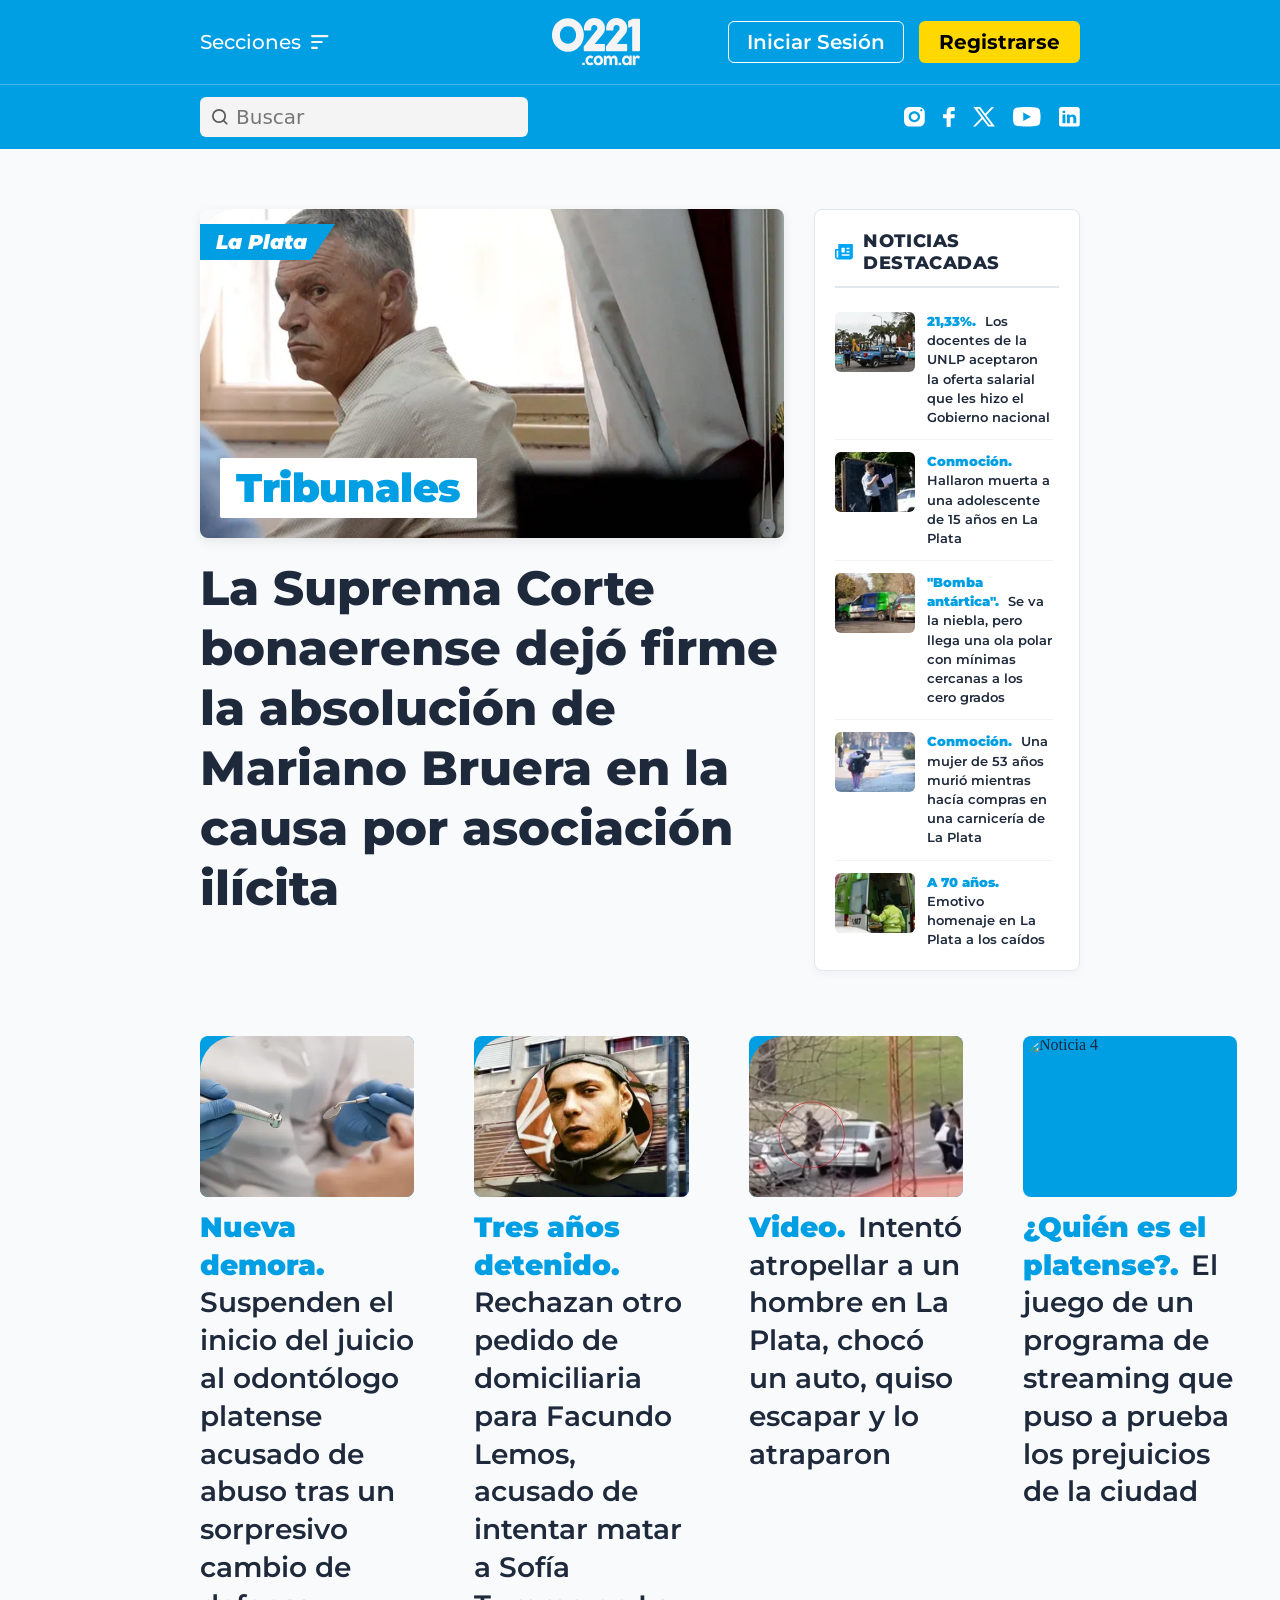
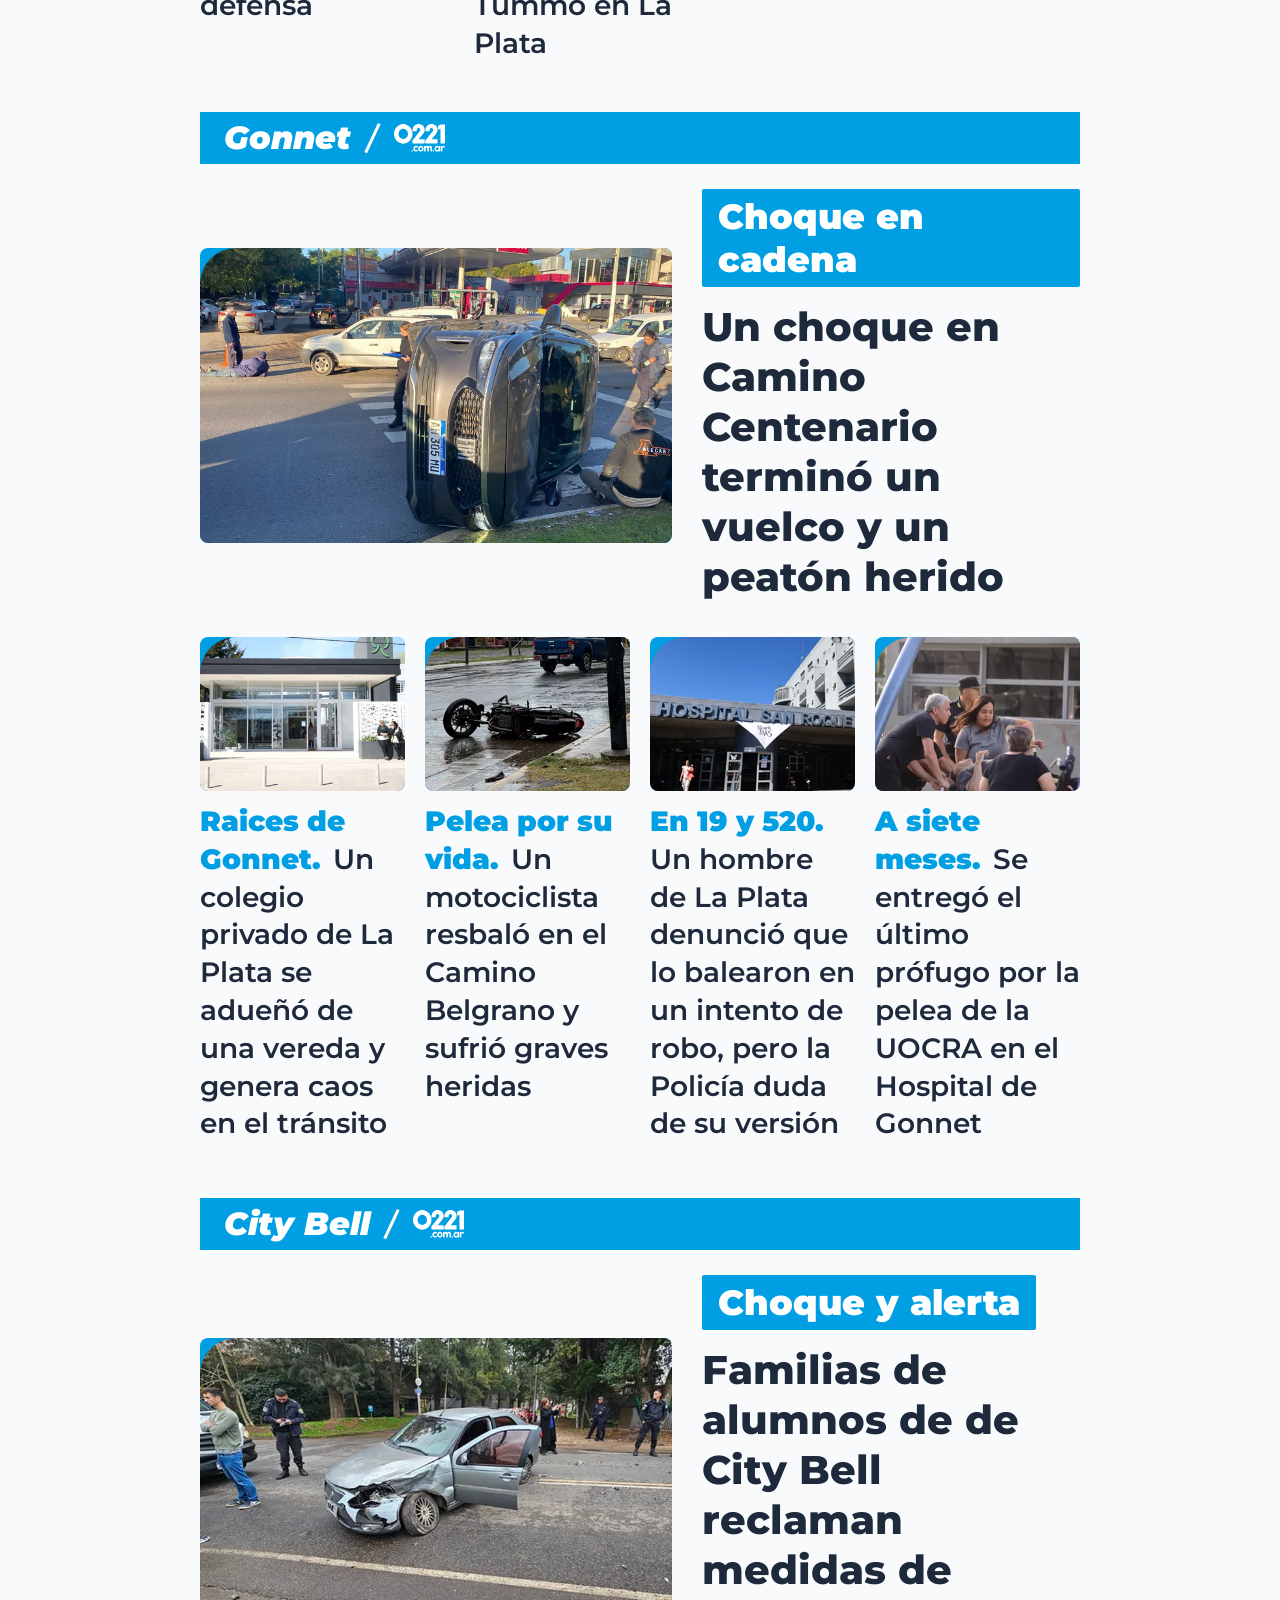
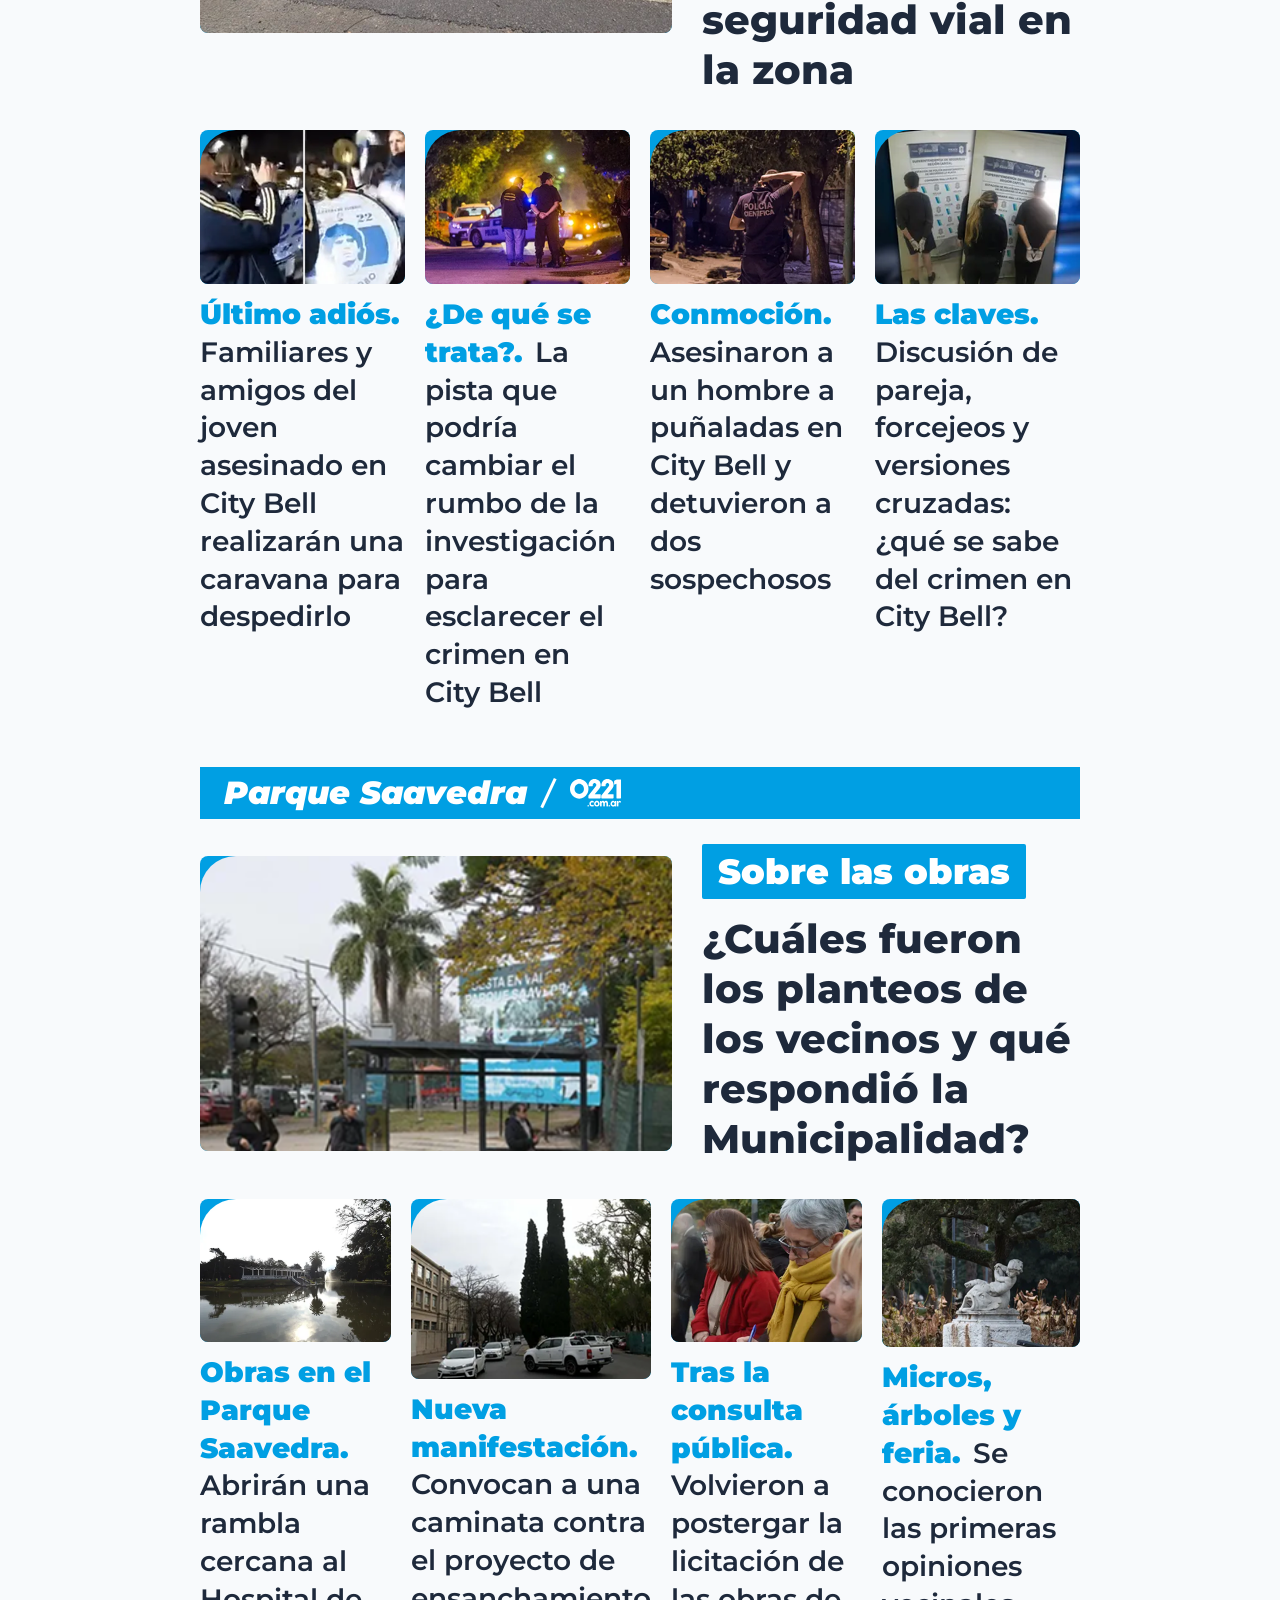
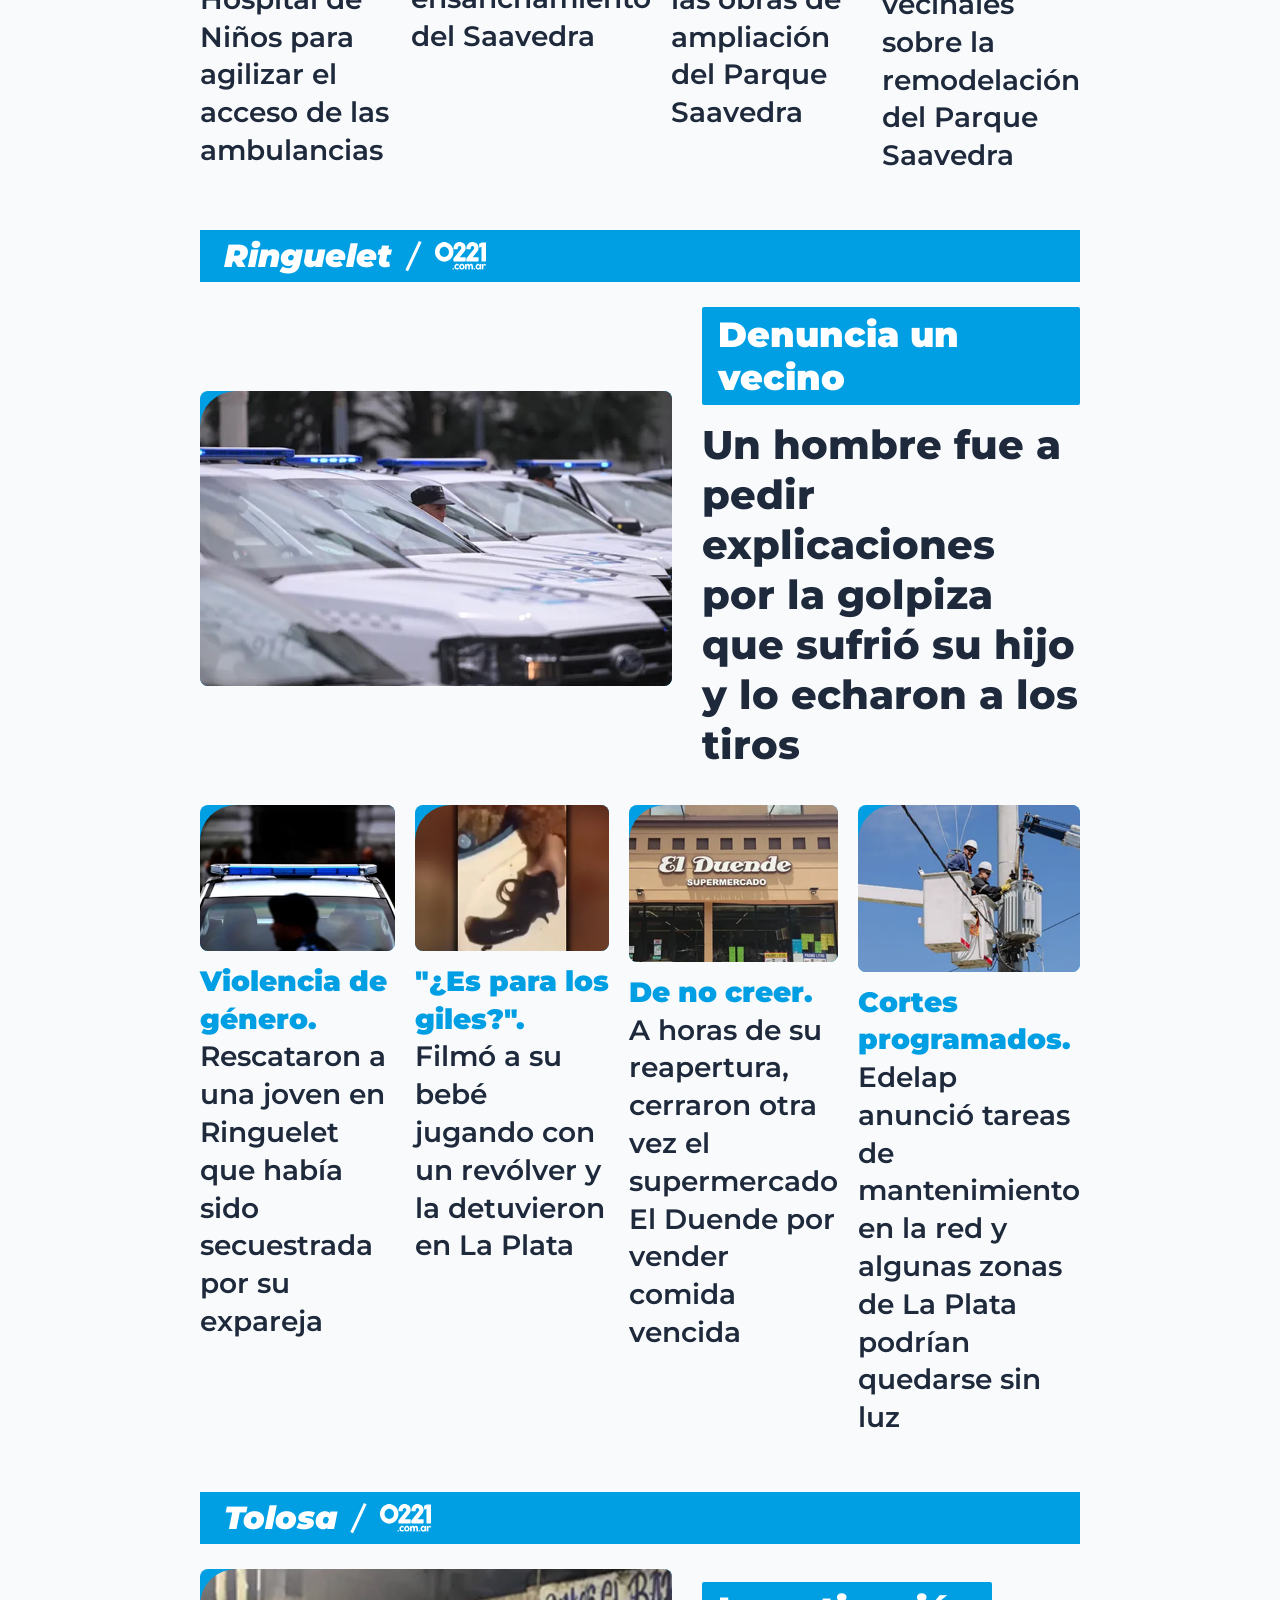
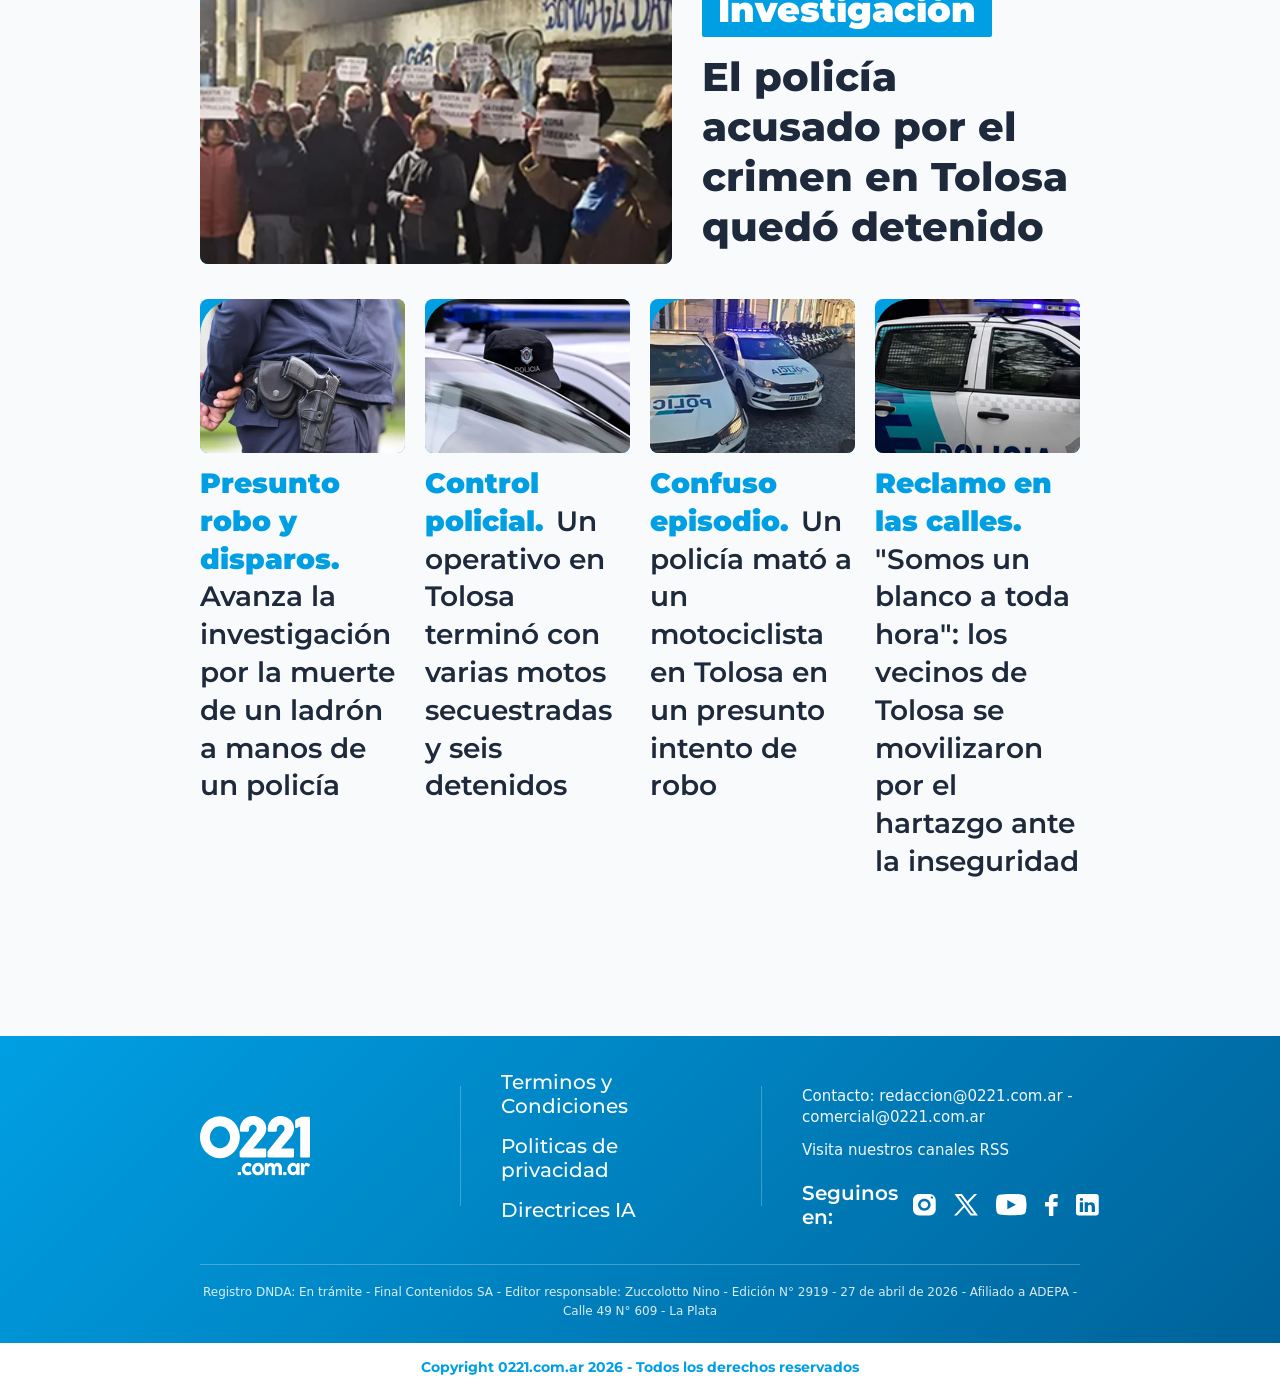
==== commit dacb0b0f: "Add files via upload" ====
--- a/laplata.html
+++ b/laplata.html
@@ -138,57 +138,6 @@
                     </h2>
                 </div>
 
-                <!-- Grilla de Noticias (2x2) -->
-                <div class="laplata-grid">
-                    <!-- Tarjeta 1 -->
-                    <article class="laplata-card">
-                        <div class="card-image-container">
-                            <img src="images/La Plata/LaPlataNoticia1.png" alt="Noticia 1">
-                        </div>
-                        <h4 class="card-title">
-                            <span class="title-highlight">Nueva demora.</span>
-                            <span class="title-text">Suspenden el inicio del juicio al odontólogo platense acusado de
-                                abuso tras un sorpresivo cambio de defensa</span>
-                        </h4>
-                    </article>
-
-                    <!-- Tarjeta 2 -->
-                    <article class="laplata-card">
-                        <div class="card-image-container">
-                            <img src="images/La Plata/LaPlataNoticia2.png" alt="Noticia 2">
-                        </div>
-                        <h4 class="card-title">
-                            <span class="title-highlight">Tres años detenido.</span>
-                            <span class="title-text">Rechazan otro pedido de domiciliaria para Facundo Lemos, acusado de
-                                intentar matar a Sofía Tummo en La Plata</span>
-                        </h4>
-                    </article>
-
-                    <!-- Tarjeta 3 -->
-                    <article class="laplata-card">
-                        <div class="card-image-container">
-                            <img src="images/La Plata/LaPlataNoticia3.png" alt="Noticia 3">
-                        </div>
-                        <h4 class="card-title">
-                            <span class="title-highlight">Video.</span>
-                            <span class="title-text">Intentó atropellar a un hombre en La Plata, chocó un auto, quiso
-                                escapar y lo atraparon</span>
-                        </h4>
-                    </article>
-
-                    <!-- Tarjeta 4 -->
-                    <article class="laplata-card">
-                        <div class="card-image-container">
-                            <img src="images/La Plata/LaPlataNoticia4.png" alt="Noticia 4">
-                        </div>
-                        <h4 class="card-title">
-                            <span class="title-highlight">¿Quién es el platense?.</span>
-                            <span class="title-text">El juego de un programa de streaming que puso a prueba los
-                                prejuicios de la ciudad</span>
-                        </h4>
-                    </article>
-                </div>
-
             </div>
 
             <!-- Columna Derecha: Panel de Noticias Destacadas -->
@@ -336,6 +285,57 @@
                 </div>
 
             </aside>
+
+            <!-- Carrusel de Noticias (debajo de ambos, abarcando las 2 columnas) -->
+            <div class="laplata-grid-carousel">
+                <!-- Tarjeta 1 -->
+                <article class="laplata-card">
+                    <div class="card-image-container">
+                        <img src="images/La Plata/LaPlataNoticia1.png" alt="Noticia 1">
+                    </div>
+                    <h4 class="card-title">
+                        <span class="title-highlight">Nueva demora.</span>
+                        <span class="title-text">Suspenden el inicio del juicio al odontólogo platense acusado de
+                            abuso tras un sorpresivo cambio de defensa</span>
+                    </h4>
+                </article>
+
+                <!-- Tarjeta 2 -->
+                <article class="laplata-card">
+                    <div class="card-image-container">
+                        <img src="images/La Plata/LaPlataNoticia2.png" alt="Noticia 2">
+                    </div>
+                    <h4 class="card-title">
+                        <span class="title-highlight">Tres años detenido.</span>
+                        <span class="title-text">Rechazan otro pedido de domiciliaria para Facundo Lemos, acusado de
+                            intentar matar a Sofía Tummo en La Plata</span>
+                    </h4>
+                </article>
+
+                <!-- Tarjeta 3 -->
+                <article class="laplata-card">
+                    <div class="card-image-container">
+                        <img src="images/La Plata/LaPlataNoticia3.png" alt="Noticia 3">
+                    </div>
+                    <h4 class="card-title">
+                        <span class="title-highlight">Video.</span>
+                        <span class="title-text">Intentó atropellar a un hombre en La Plata, chocó un auto, quiso
+                            escapar y lo atraparon</span>
+                    </h4>
+                </article>
+
+                <!-- Tarjeta 4 -->
+                <article class="laplata-card">
+                    <div class="card-image-container">
+                        <img src="images/La Plata/LaPlataNoticia4.png" alt="Noticia 4">
+                    </div>
+                    <h4 class="card-title">
+                        <span class="title-highlight">¿Quién es el platense?.</span>
+                        <span class="title-text">El juego de un programa de streaming que puso a prueba los
+                            prejuicios de la ciudad</span>
+                    </h4>
+                </article>
+            </div>
 
         </div>
 
--- a/style.css
+++ b/style.css
@@ -837,16 +837,16 @@
 }
 
 .weather-widget {
-  --weather-label-fs: 38px;
-  --weather-date-fs: 18px;
-  --weather-temp-fs: 110px;
-  --weather-loc-fs: 26px;
-  --weather-feel-fs: 13px;
-  --weather-cloud-w: 76px;
+  --weather-label-fs: 32px;
+  --weather-date-fs: 16px;
+  --weather-temp-fs: 90px;
+  --weather-loc-fs: 22px;
+  --weather-feel-fs: 12px;
+  --weather-cloud-w: 60px;
 
   background: linear-gradient(135deg, #009fe3 0%, #46c3f7 100%);
   border-radius: 8px;
-  padding: 24px;
+  padding: 16px;
   color: white;
   text-align: center;
   display: flex;
@@ -894,8 +894,8 @@
   font-family: var(--font-body);
   font-size: var(--weather-date-fs);
   opacity: 0.95;
-  margin-top: 8px;
-  margin-bottom: 24px;
+  margin-top: 4px;
+  margin-bottom: 14px;
 }
 
 .weather-temp {
@@ -903,7 +903,7 @@
   font-weight: 900;
   font-size: var(--weather-temp-fs);
   line-height: 0.95;
-  margin-bottom: 20px;
+  margin-bottom: 12px;
   letter-spacing: -0.02em;
 }
 
@@ -911,7 +911,7 @@
   font-family: var(--font-headings);
   font-weight: 800;
   font-size: var(--weather-loc-fs);
-  margin-bottom: 24px;
+  margin-bottom: 14px;
   letter-spacing: -0.01em;
 }
 
@@ -940,7 +940,7 @@
 .mas-leidas-header {
   display: flex;
   align-items: center;
-  border-bottom: 4px solid #e2e8f0;
+  background-color: #cbd5e1;
   margin-bottom: 25px;
 }
 
@@ -954,8 +954,6 @@
   margin: 0;
   padding: 8px 32px 8px 16px;
   clip-path: polygon(0 0, 100% 0, 85% 100%, 0 100%);
-  margin-bottom: -4px;
-  /* Solapa con la línea gris inferior */
   text-transform: uppercase;
 }
 
@@ -1050,7 +1048,7 @@
 .vecinos-header {
   display: flex;
   align-items: center;
-  border-bottom: 4px solid #cbd5e1;
+  background-color: #cbd5e1;
   margin-bottom: 25px;
   position: relative;
 }
@@ -1064,7 +1062,6 @@
   font-size: var(--fs-link);
   padding: 8px 32px 8px 20px;
   clip-path: polygon(0 0, 100% 0, 85% 100%, 0 100%);
-  margin-bottom: -4px;
   z-index: 3;
 }
 
@@ -1079,7 +1076,6 @@
   margin-left: -18px;
   clip-path: polygon(15% 0, 100% 0, 85% 100%, 0 100%);
   text-decoration: underline;
-  margin-bottom: -4px;
   z-index: 2;
   transition: opacity 0.2s ease;
 }
@@ -1098,7 +1094,6 @@
   padding: 8px 32px 8px 32px;
   margin-left: -18px;
   clip-path: polygon(15% 0, 100% 0, 85% 100%, 0 100%);
-  margin-bottom: -4px;
   z-index: 1;
 }
 
@@ -1130,7 +1125,7 @@
 .ringuelet-header,
 .tolosa-header,
 .secciones-header {
-  background: linear-gradient(to right, #009fe3 0%, #46c3f7 70%, #ffffff 100%);
+  background-color: #009fe3;
   display: flex;
   align-items: center;
   padding: 10px 24px;
@@ -1138,6 +1133,7 @@
   margin-bottom: 25px;
   gap: 20px;
   box-sizing: border-box;
+  clip-path: none;
 }
 
 .deportes-title-text,
@@ -1784,10 +1780,13 @@
   .ringuelet-header,
   .tolosa-header,
   .secciones-header {
+    background-color: #009fe3;
     padding: 8px 16px;
     height: 44px;
     gap: 12px;
     margin-bottom: 15px;
+    border-bottom: none;
+    clip-path: none;
   }
 
   .deportes-title-text,
@@ -1801,6 +1800,11 @@
   .tolosa-title-text,
   .secciones-title-text {
     font-size: 24px;
+    background: transparent;
+    padding: 0;
+    margin-bottom: 0;
+    clip-path: none;
+    color: white;
   }
 
   .deportes-separator,
@@ -1986,6 +1990,7 @@
   .streaming-hero-title {
     display: -webkit-box;
     -webkit-line-clamp: 3;
+    line-clamp: 3;
     -webkit-box-orient: vertical;
     overflow: hidden;
     text-overflow: ellipsis;
@@ -2275,17 +2280,31 @@
   margin-bottom: 0;
 }
 
-/* Grilla La Plata (2x2) */
-.laplata-grid {
-  display: grid;
-  grid-template-columns: 1fr 1fr;
-  gap: 30px;
+/* Carrusel La Plata (Horizontal) */
+.laplata-grid-carousel {
+  grid-column: 1 / span 2;
+  display: flex;
+  flex-wrap: nowrap;
+  overflow-x: auto;
+  scroll-snap-type: x mandatory;
+  gap: 60px;
   margin-top: 35px;
+  scroll-behavior: smooth;
+  -webkit-overflow-scrolling: touch;
+  scrollbar-width: none; /* Firefox */
+  margin-right: calc(-1 * var(--page-padding));
+  padding-right: var(--page-padding);
+}
+
+.laplata-grid-carousel::-webkit-scrollbar {
+  display: none; /* Chrome, Safari, Opera */
 }
 
 .laplata-card {
   display: flex;
   flex-direction: column;
+  flex: 0 0 calc(38.333% - 123px); /* Agrandadas un 15% horizontal y verticalmente */
+  scroll-snap-align: start;
 }
 
 .laplata-card:hover .card-image-container img {
@@ -2407,6 +2426,18 @@
     gap: 30px;
   }
 
+  .laplata-main {
+    order: 1;
+  }
+
+  .laplata-grid-carousel {
+    order: 2;
+  }
+
+  .laplata-sidebar {
+    order: 3;
+  }
+
   .laplata-hero-image-container img {
     border-top-left-radius: 20px;
   }
@@ -2429,7 +2460,7 @@
     /* Coincide con la esquina redondeada de la imagen en móvil */
   }
 
-  .laplata-grid {
+  .laplata-grid-carousel {
     display: flex;
     flex-wrap: nowrap;
     overflow-x: auto;
@@ -2448,7 +2479,7 @@
     margin-top: 20px;
   }
 
-  .laplata-grid::-webkit-scrollbar {
+  .laplata-grid-carousel::-webkit-scrollbar {
     display: none;
     /* Chrome, Safari, Opera */
   }
@@ -2459,6 +2490,7 @@
   }
 
   .laplata-sidebar {
+    order: 3;
     padding: 15px;
   }
 
@@ -2515,6 +2547,15 @@
   color: inherit;
 }
 
+.vecinos-card-link {
+  display: flex;
+  flex-direction: column;
+  height: 100%;
+  width: 100%;
+  text-decoration: none;
+  color: inherit;
+}
+
 .seccion-image-container {
   aspect-ratio: 16 / 9;
   overflow: hidden;
@@ -2818,7 +2859,7 @@
 }
 
 .lpr-report-header {
-  background: linear-gradient(to right, #009fe3 0%, #46c3f7 70%, #ffffff 100%);
+  background-color: #009fe3;
   display: flex;
   align-items: center;
   padding: 10px 24px;
@@ -2826,6 +2867,7 @@
   margin-bottom: 35px;
   gap: 20px;
   box-sizing: border-box;
+  clip-path: none;
 }
 
 .lpr-report-title-text {
@@ -2987,10 +3029,12 @@
   }
 
   .lpr-report-header {
+    background-color: #009fe3;
     padding: 8px 16px;
     height: 48px;
     margin-bottom: 25px;
     gap: 12px;
+    clip-path: none;
   }
 
   .lpr-report-title-text {
@@ -3595,6 +3639,7 @@
   .lpr-btn-secondary {
     width: 100%;
     min-width: auto;
+    box-sizing: border-box;
   }
 }
 
@@ -3618,6 +3663,34 @@
   margin-bottom: 5px;
 }
 
+.noticia-meta-row {
+  display: flex;
+  justify-content: space-between;
+  align-items: center;
+  flex-wrap: wrap;
+  gap: 12px;
+  width: 100%;
+}
+
+.noticia-impulsada {
+  font-family: var(--font-body);
+  font-size: 16px;
+  color: #475569;
+}
+
+.noticia-impulsada a {
+  color: #009fe3;
+  text-decoration: underline;
+  font-weight: 700;
+  font-family: var(--font-headings);
+  font-size: 16px;
+  transition: opacity 0.2s ease;
+}
+
+.noticia-impulsada a:hover {
+  opacity: 0.85;
+}
+
 .noticia-breadcrumbs {
   font-family: var(--font-body);
   font-size: 16px;
@@ -3722,6 +3795,8 @@
   color: #009fe3;
   text-decoration: none;
   font-weight: 700;
+  font-size: inherit;
+  font-family: inherit;
   transition: opacity 0.2s ease;
 }
 
@@ -3734,6 +3809,7 @@
 .noticia-full-image-wrap {
   position: relative;
   width: 100%;
+  max-width: 68.75%;
   aspect-ratio: 16 / 9;
   border-radius: 8px;
   overflow: hidden;
@@ -3819,6 +3895,149 @@
   -webkit-box-decoration-break: clone;
 }
 
+.noticia-image-badge span.badge-source {
+  background-color: white;
+  color: #009fe3;
+  display: inline-block;
+  margin-top: 8px;
+}
+
+.noticia-address-list {
+  display: flex;
+  flex-direction: column;
+  gap: 12px;
+  align-items: flex-start;
+}
+
+/* Temas, Relacionadas y Comentarios al final de la noticia */
+.noticia-footer-section {
+  margin-top: 40px;
+  margin-bottom: 60px;
+  display: flex;
+  flex-direction: column;
+  gap: 35px;
+}
+
+.noticia-footer-divider {
+  border: none;
+  height: 1px;
+  background-color: #cbd5e1;
+  margin: 15px 0;
+  width: 100%;
+}
+
+.noticia-temas-list {
+  font-family: var(--font-body);
+  font-size: 18px;
+  color: #0f172a;
+  margin: 0;
+  display: flex;
+  align-items: center;
+  flex-wrap: wrap;
+  gap: 20px;
+}
+
+.noticia-temas-list strong {
+  font-family: var(--font-headings);
+  font-weight: 700;
+  margin-right: 5px;
+}
+
+.noticia-tag {
+  color: #1e293b;
+  text-decoration: none;
+  font-weight: 500;
+  transition: color 0.2s ease;
+}
+
+.noticia-tag:hover {
+  color: #009fe3;
+}
+
+.noticia-relacionadas-title {
+  display: inline-flex;
+  align-items: center;
+  gap: 12px;
+  font-family: var(--font-headings);
+  font-weight: 800;
+  font-size: 24px;
+  color: #0f172a;
+  margin: 0 0 20px 0;
+}
+
+.relacionadas-arrow-icon {
+  width: 24px;
+  height: 24px;
+  flex-shrink: 0;
+}
+
+.noticia-relacionadas-list {
+  list-style: none;
+  padding: 0;
+  margin: 0;
+  display: flex;
+  flex-direction: column;
+  gap: 20px;
+}
+
+.relacionada-link {
+  text-decoration: none;
+  font-family: var(--font-body);
+  font-size: 18px;
+  line-height: 1.5;
+  color: #0f172a;
+  display: block;
+}
+
+.relacionada-link-highlight {
+  color: #009fe3;
+  font-family: var(--font-headings);
+  font-weight: 700;
+  margin-right: 4px;
+}
+
+.relacionada-link-text {
+  font-weight: 500;
+}
+
+.relacionada-link:hover .relacionada-link-text {
+  text-decoration: underline;
+}
+
+.noticia-comentarios-title {
+  font-family: var(--font-headings);
+  font-weight: 800;
+  font-size: 32px;
+  color: #0f172a;
+  margin: 0 0 20px 0;
+}
+
+.noticia-comentario-input-wrapper {
+  width: 100%;
+  max-width: 480px;
+}
+
+.noticia-comentario-input {
+  width: 100%;
+  height: 48px;
+  padding: 12px;
+  border: 1px solid #cbd5e1;
+  border-radius: 6px;
+  background-color: #f8fafc;
+  font-family: var(--font-body);
+  font-size: 16px;
+  color: #0f172a;
+  outline: none;
+  box-sizing: border-box;
+  transition: border-color 0.2s ease, box-shadow 0.2s ease, background-color 0.2s ease;
+}
+
+.noticia-comentario-input:focus {
+  background-color: #ffffff;
+  border-color: #009fe3;
+  box-shadow: 0 0 0 4px rgba(0, 159, 227, 0.15);
+}
+
 /* Responsividad para páginas de noticias */
 @media (max-width: 767px) {
   .noticia-container {
@@ -3857,6 +4076,7 @@
   .noticia-full-image-wrap {
     margin-top: 30px;
     margin-bottom: 30px;
+    max-width: 100%;
     /* Aspect-ratio en móviles se conserva o escala */
   }
 
@@ -3873,4 +4093,43 @@
   .noticia-section-title {
     font-size: var(--fs-h2);
   }
+
+  .noticia-h4-text {
+    font-size: var(--fs-p);
+  }
+
+  /* Overrides para Temas, Relacionadas y Comentarios en móvil */
+  .noticia-footer-section {
+    margin-top: 30px;
+    margin-bottom: 40px;
+    gap: 25px;
+  }
+
+  .noticia-temas-list {
+    font-size: 16px;
+    gap: 10px;
+  }
+
+  .noticia-relacionadas-title {
+    font-size: 20px;
+    gap: 8px;
+  }
+
+  .relacionadas-arrow-icon {
+    width: 20px;
+    height: 20px;
+  }
+
+  .relacionada-link {
+    font-size: 16px;
+    line-height: 1.4;
+  }
+
+  .noticia-comentarios-title {
+    font-size: 24px;
+  }
+
+  .noticia-comentario-input-wrapper {
+    max-width: 100%;
+  }
 }
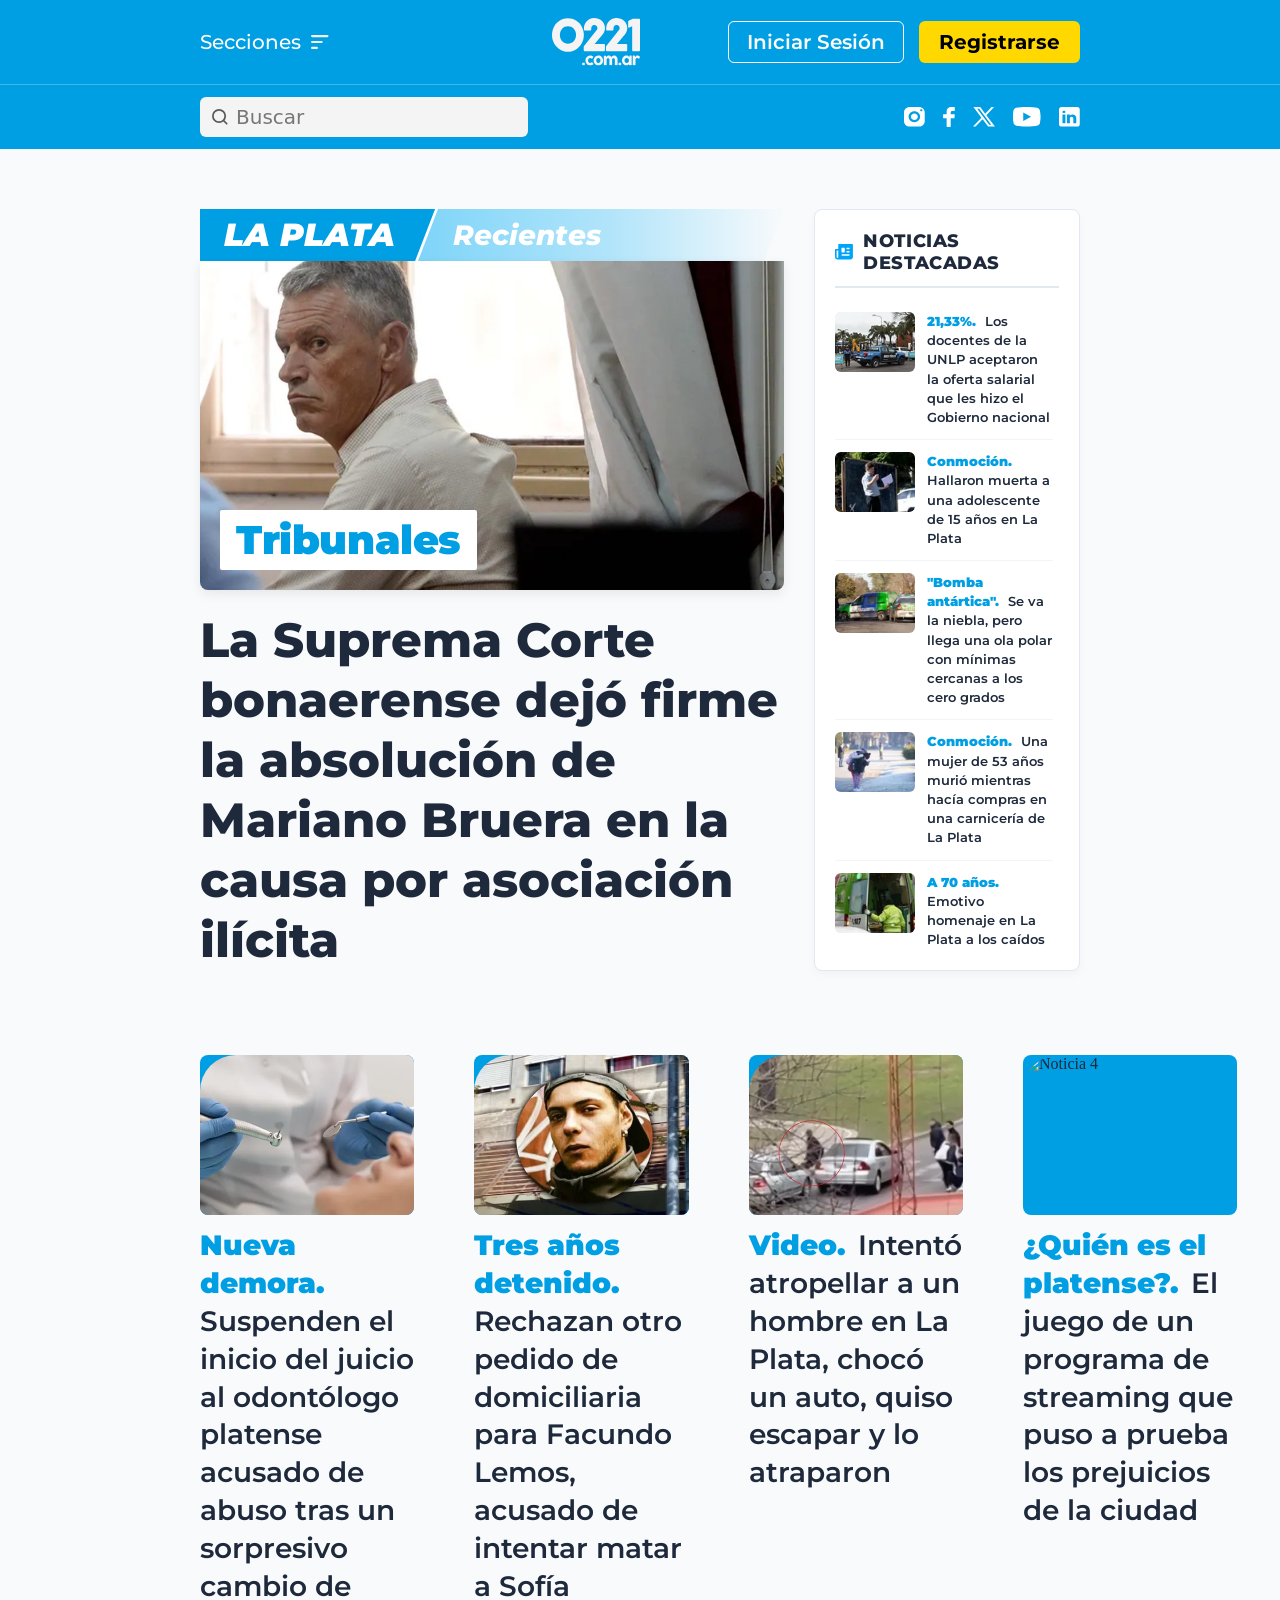
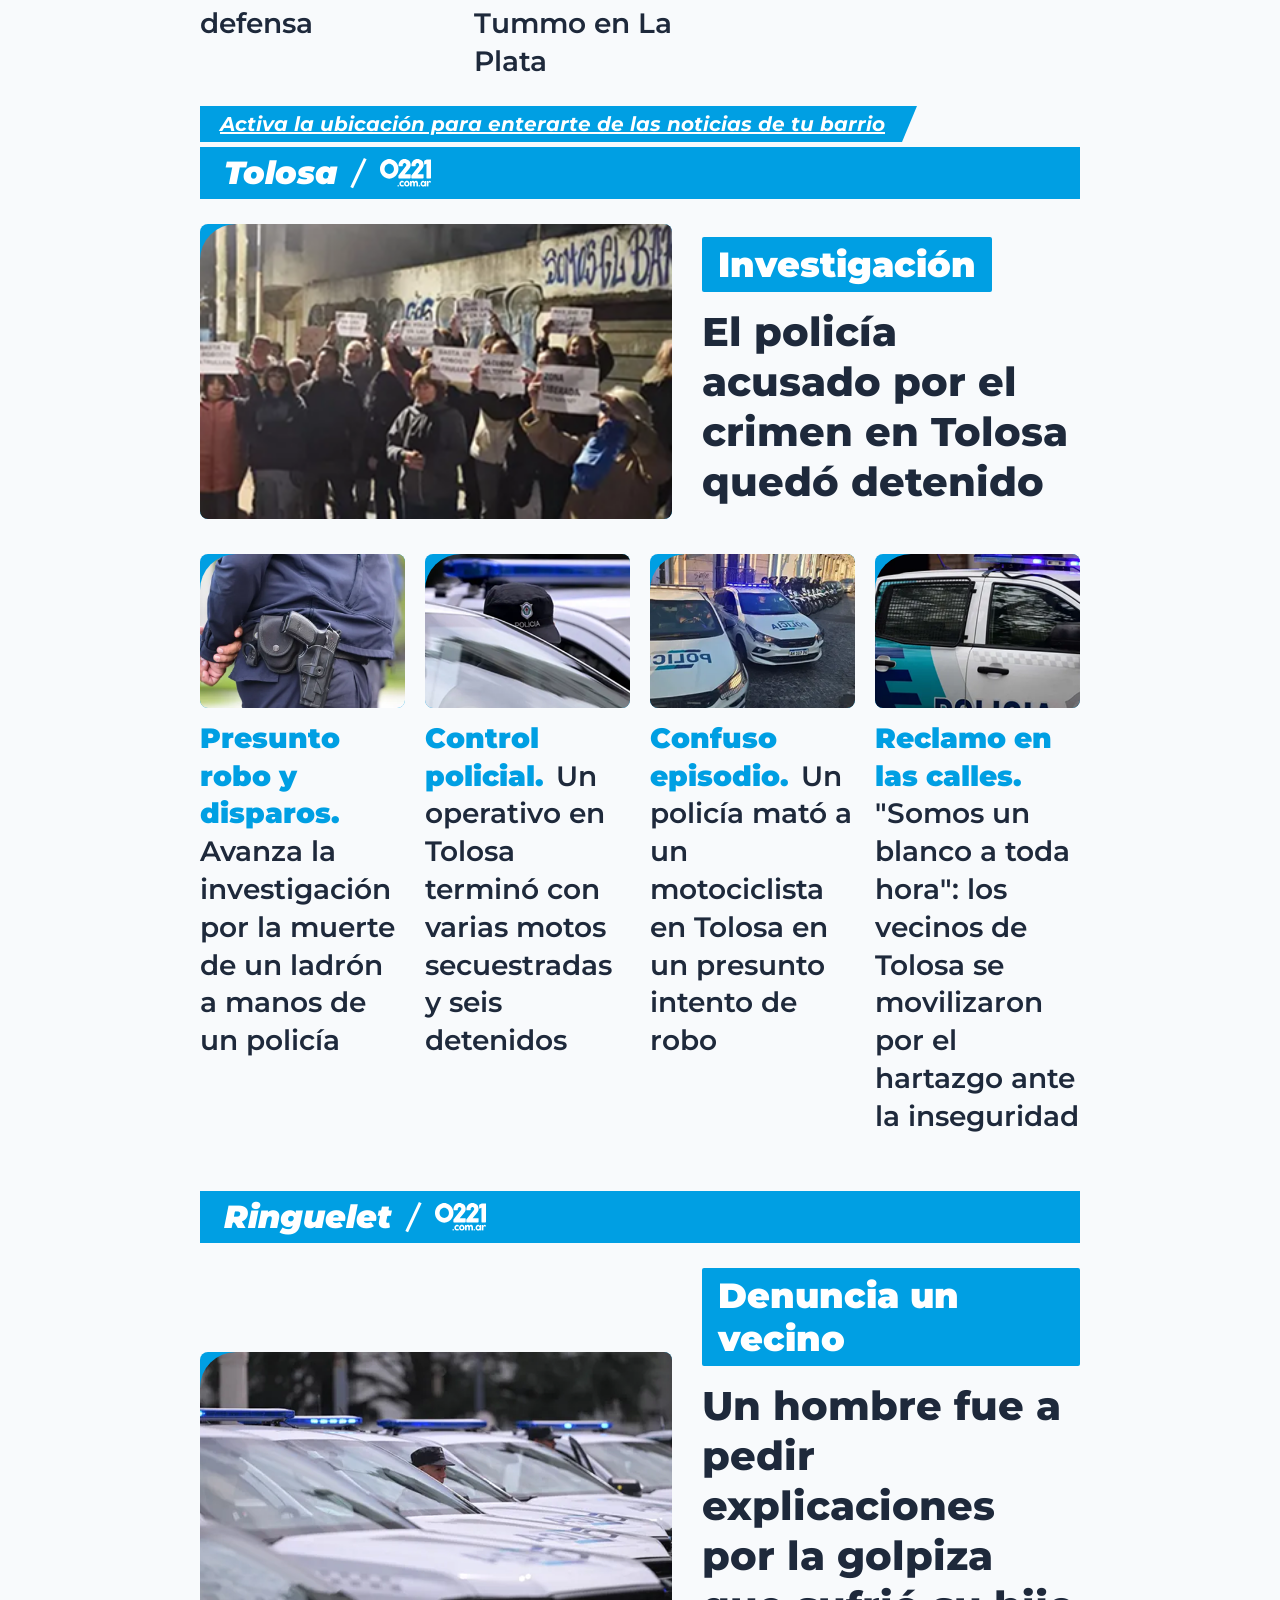
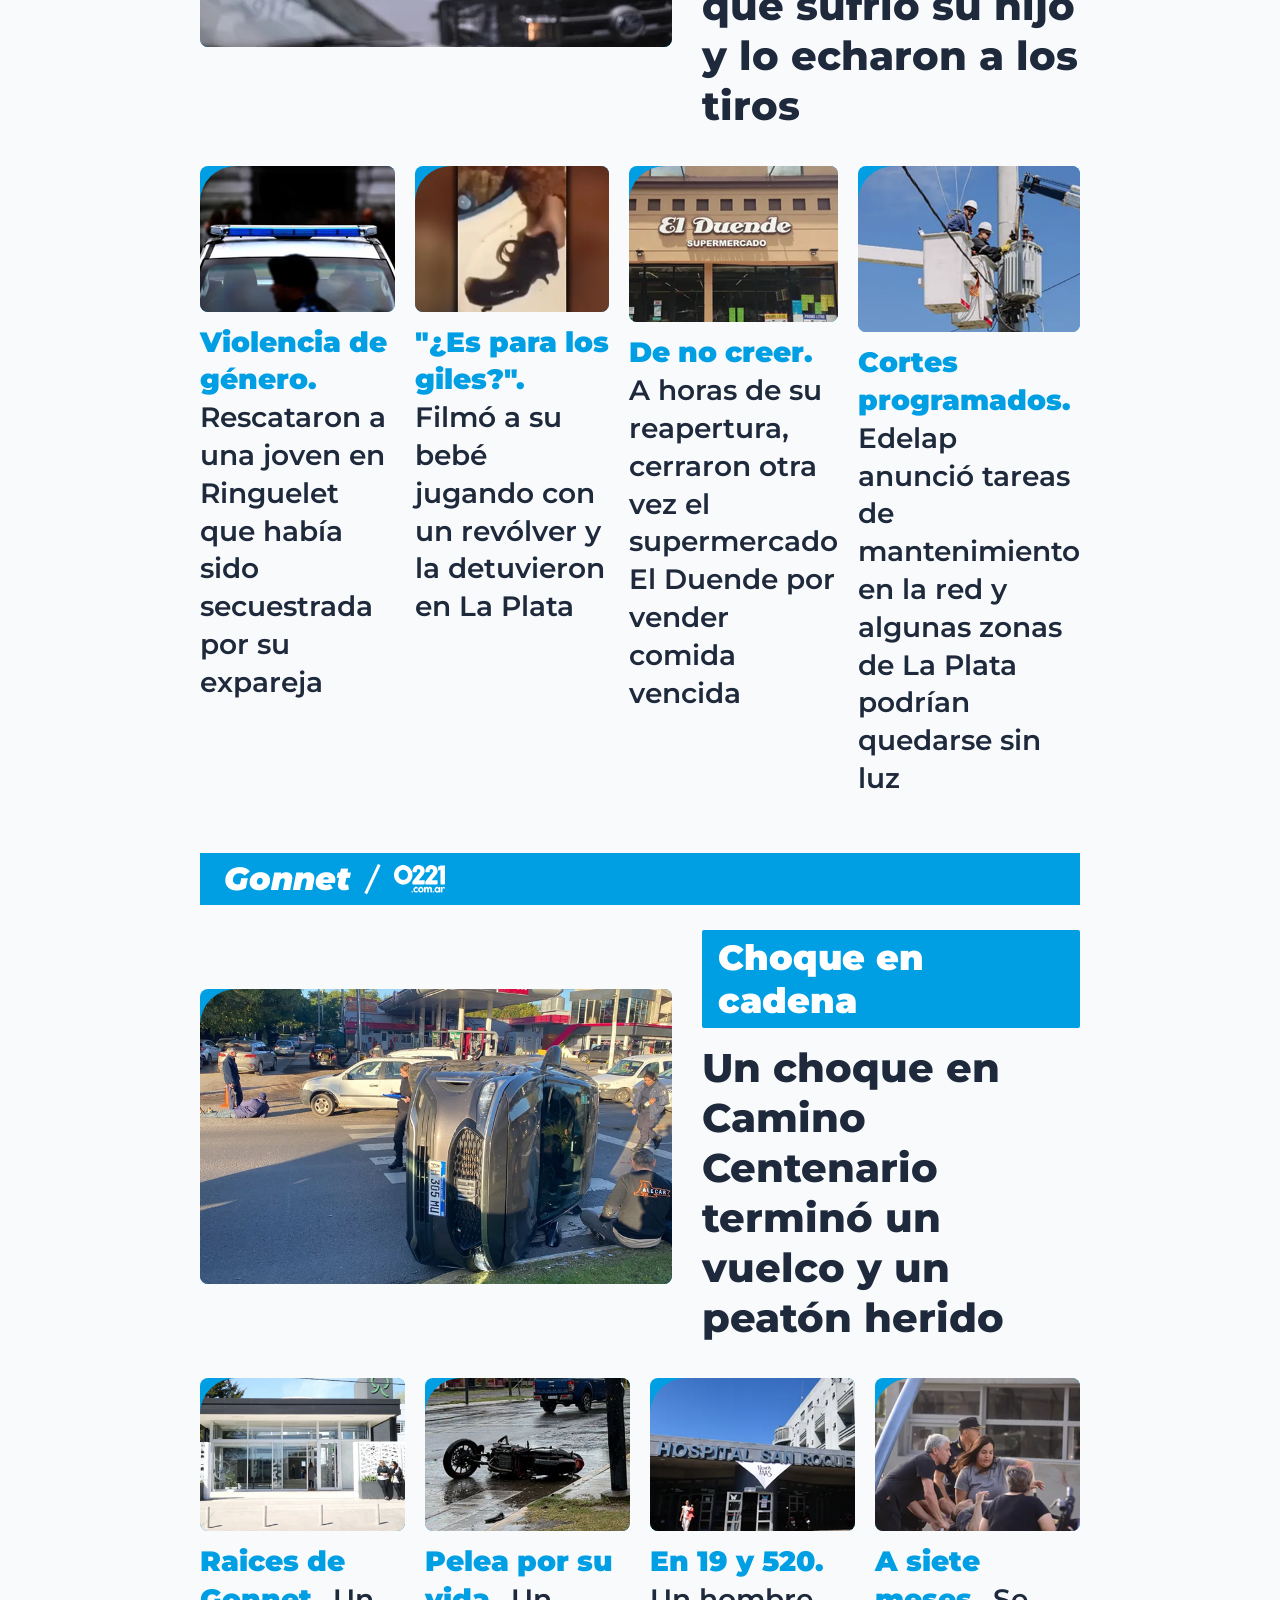
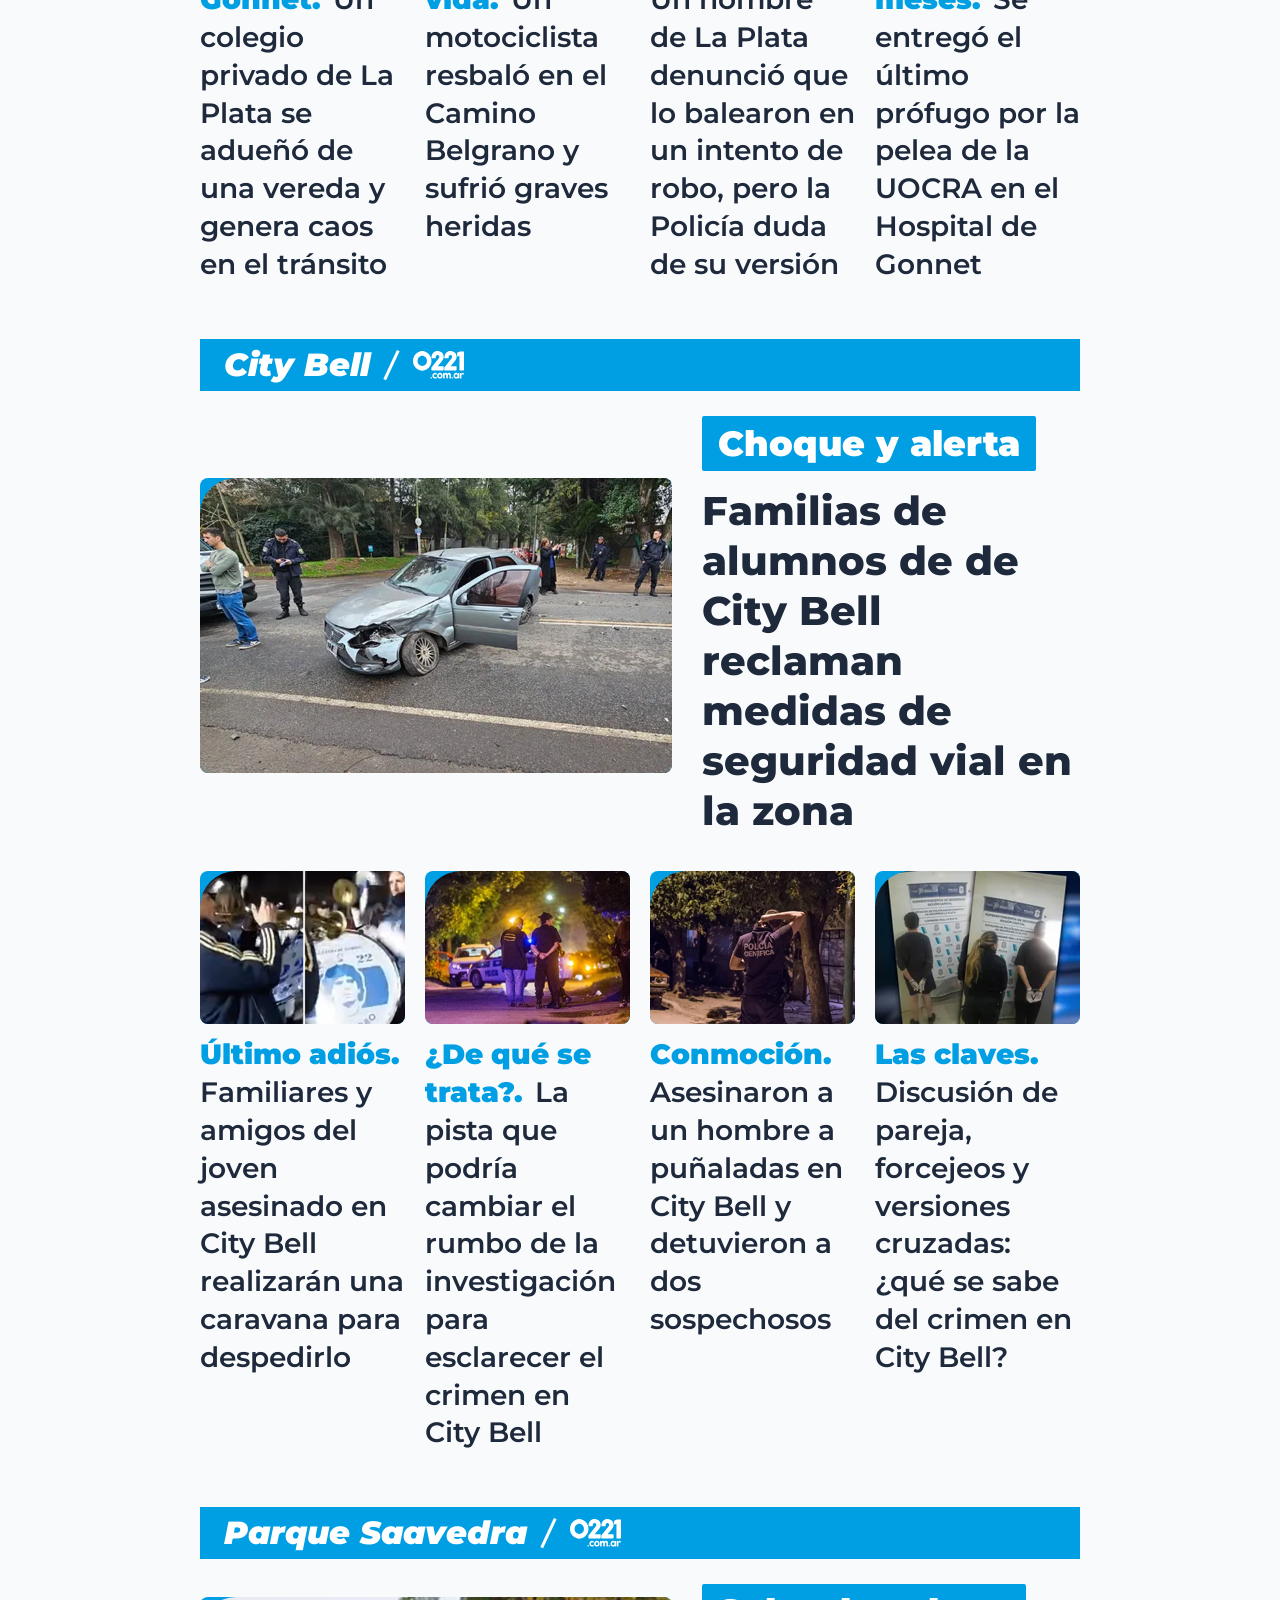
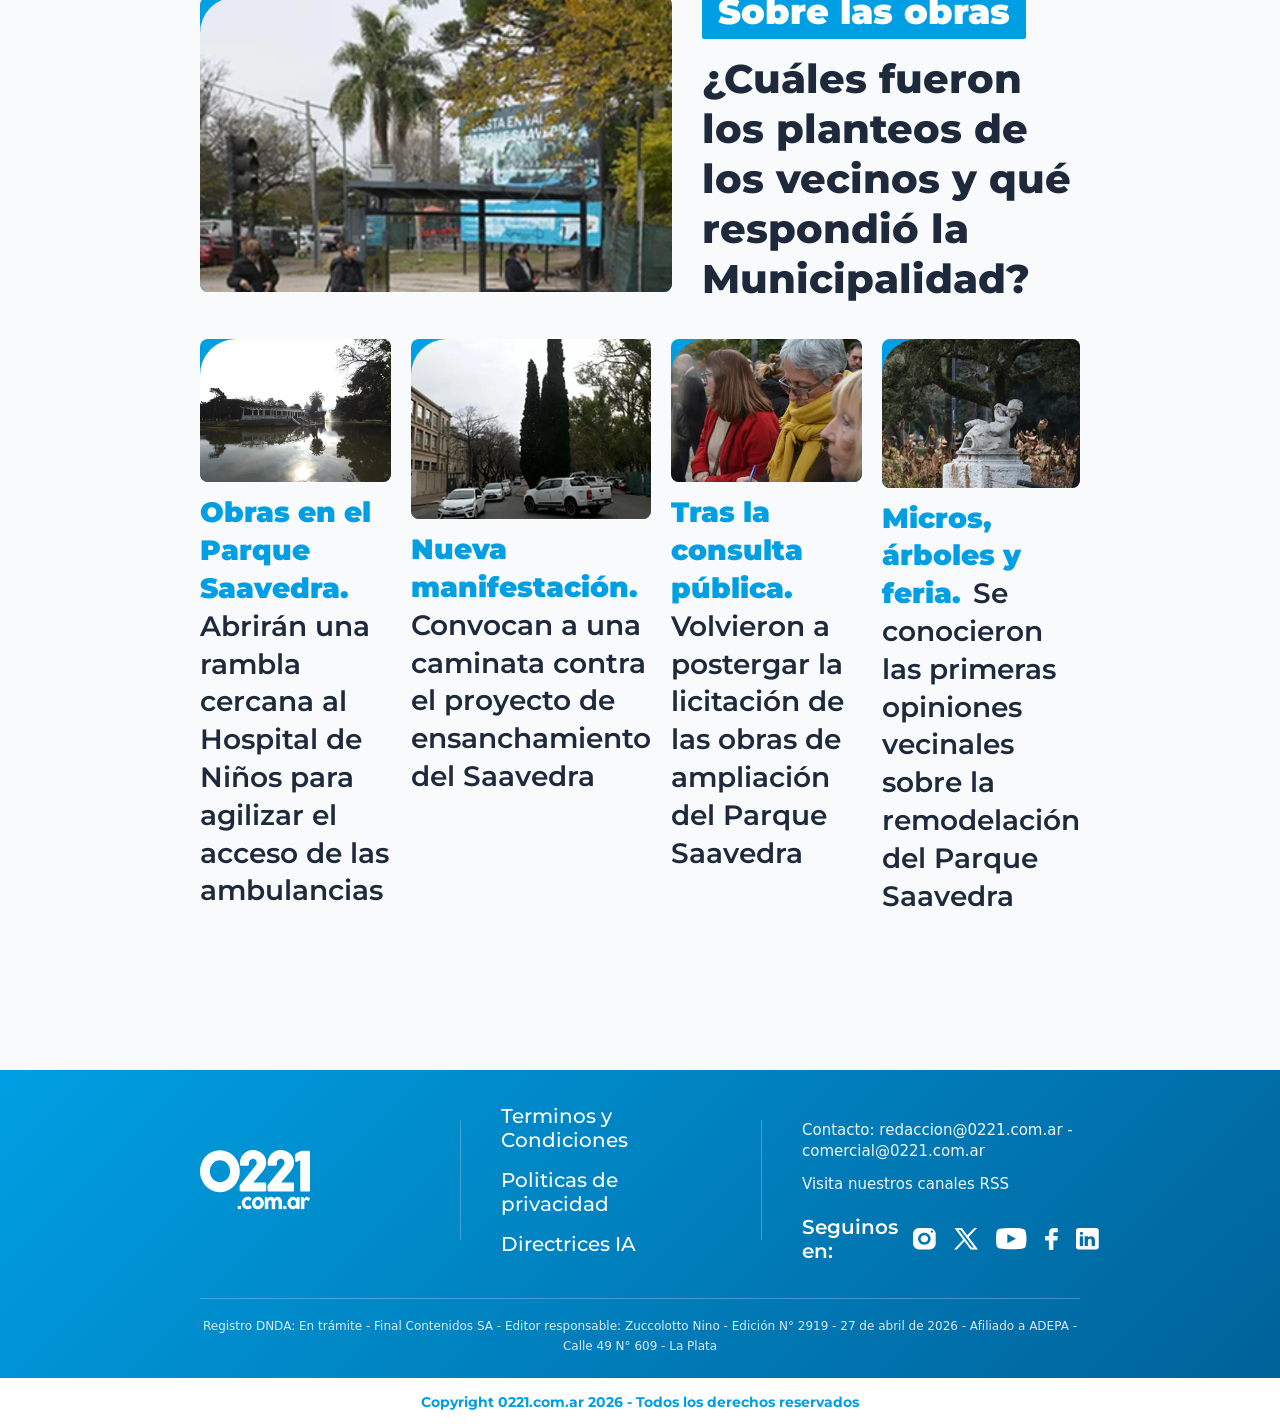
==== commit 261f9a4e: "Add files via upload" ====
--- a/laplata.html
+++ b/laplata.html
@@ -125,11 +125,17 @@
             <!-- Columna Izquierda: Portada y Grilla de Noticias -->
             <div class="laplata-main">
 
+                <!-- Cabecera La Plata / Recientes -->
+                <div class="laplata-header">
+                    <div class="laplata-title-badge">LA PLATA</div>
+                    <div class="laplata-divider"></div>
+                    <span class="laplata-sub-text">Recientes</span>
+                </div>
+
                 <!-- Portada Grande (Hero) -->
                 <div class="laplata-hero">
                     <div class="laplata-hero-image-container">
                         <img src="images/La Plata/LaPlataPortada.png" alt="Portada de La Plata">
-                        <div class="laplata-badge-zone">La Plata</div>
                         <div class="laplata-badge-theme">Tribunales</div>
                     </div>
                     <h2 class="laplata-hero-title">
@@ -337,6 +343,11 @@
                 </article>
             </div>
 
+        </div>
+
+        <!-- Banner de activación de ubicación -->
+        <div id="activateLocationBanner" class="activate-location-banner" style="display: none;">
+            <a href="#" id="activateLocationLink">Activa la ubicación para enterarte de las noticias de tu barrio</a>
         </div>
 
         <!-- Sección Gonnet -->
@@ -451,14 +462,16 @@
 
                 <!-- Tarjeta 2 (City Bell 2) -->
                 <article class="citybell-card">
-                    <div class="card-image-container">
-                        <img src="images/La Plata/cityBell (2).png" alt="Noticia City Bell 2">
-                    </div>
-                    <h4 class="card-title">
-                        <span class="title-highlight">¿De qué se trata?.</span>
-                        <span class="title-text">La pista que podría cambiar el rumbo de la investigación para
-                            esclarecer el crimen en City Bell</span>
-                    </h4>
+                    <a href="noticia1.html" class="citybell-card-link">
+                        <div class="card-image-container">
+                            <img src="images/La Plata/cityBell (2).png" alt="Noticia City Bell 2">
+                        </div>
+                        <h4 class="card-title">
+                            <span class="title-highlight">¿De qué se trata?.</span>
+                            <span class="title-text">La pista que podría cambiar el rumbo de la investigación para
+                                esclarecer el crimen en City Bell</span>
+                        </h4>
+                    </a>
                 </article>
 
                 <!-- Tarjeta 3 (City Bell 3) -->
@@ -496,31 +509,35 @@
             </div>
 
             <!-- Saavedra Hero (Top Row) -->
-            <div class="saavedra-hero">
-                <div class="saavedra-hero-image-container">
-                    <img src="images/La Plata/saavedra (5).png" alt="Parque Saavedra Hero">
-                </div>
-                <div class="saavedra-hero-info">
-                    <div class="saavedra-hero-badge-container">
-                        <span class="saavedra-hero-badge">Sobre las obras</span>
-                    </div>
-                    <h2 class="saavedra-hero-title">¿Cuáles fueron los planteos de los vecinos y qué respondió la
-                        Municipalidad?</h2>
-                </div>
-            </div>
+            <a href="noticia3.html" class="saavedra-hero-link-wrapper">
+                <div class="saavedra-hero">
+                    <div class="saavedra-hero-image-container">
+                        <img src="images/La Plata/saavedra (5).png" alt="Parque Saavedra Hero">
+                    </div>
+                    <div class="saavedra-hero-info">
+                        <div class="saavedra-hero-badge-container">
+                            <span class="saavedra-hero-badge">Sobre las obras</span>
+                        </div>
+                        <h2 class="saavedra-hero-title">¿Cuáles fueron los planteos de los vecinos y qué respondió la
+                            Municipalidad?</h2>
+                    </div>
+                </div>
+            </a>
 
             <!-- Saavedra Carousel (Bottom Row) -->
             <div class="saavedra-carousel">
                 <!-- Tarjeta 1 (Saavedra 1) -->
                 <article class="saavedra-card">
-                    <div class="card-image-container">
-                        <img src="images/La Plata/saavedra (1).png" alt="Noticia Parque Saavedra 1">
-                    </div>
-                    <h4 class="card-title">
-                        <span class="title-highlight">Obras en el Parque Saavedra.</span>
-                        <span class="title-text">Abrirán una rambla cercana al Hospital de Niños para agilizar el acceso
-                            de las ambulancias</span>
-                    </h4>
+                    <a href="noticia3.html" class="saavedra-card-link">
+                        <div class="card-image-container">
+                            <img src="images/La Plata/saavedra (1).png" alt="Noticia Parque Saavedra 1">
+                        </div>
+                        <h4 class="card-title">
+                            <span class="title-highlight">Obras en el Parque Saavedra.</span>
+                            <span class="title-text">Abrirán una rambla cercana al Hospital de Niños para agilizar el acceso
+                                de las ambulancias</span>
+                        </h4>
+                    </a>
                 </article>
 
                 <!-- Tarjeta 2 (Saavedra 2) -->
--- a/style.css
+++ b/style.css
@@ -675,6 +675,25 @@
   padding: 6px 28px 6px 16px;
   clip-path: polygon(0 0, 100% 0, 82% 100%, 0 100%);
   z-index: 3;
+  transition: all 0.3s ease;
+}
+
+.badge-zone.location-disabled {
+  clip-path: polygon(0 0, 100% 0, 95% 100%, 0 100%);
+  padding: 6px 24px 6px 16px;
+  cursor: pointer;
+}
+
+.badge-zone.location-disabled:hover {
+  background-color: #0087c2;
+}
+
+@media (max-width: 767px) {
+  .badge-zone.location-disabled {
+    font-size: 12px;
+    padding: 6px 18px 6px 12px;
+    clip-path: polygon(0 0, 100% 0, 93% 100%, 0 100%);
+  }
 }
 
 .badge-location {
@@ -1048,53 +1067,52 @@
 .vecinos-header {
   display: flex;
   align-items: center;
-  background-color: #cbd5e1;
+  background-color: #46c3f7;
+  height: 52px;
   margin-bottom: 25px;
   position: relative;
+  clip-path: polygon(0 0, 100% 0, calc(100% - 20px) 100%, 0 100%);
 }
 
 .vecinos-title-badge {
   background-color: #009fe3;
   color: white;
   font-family: var(--font-headings);
+  font-weight: 900;
+  font-style: italic;
+  font-size: 32px;
+  line-height: 1;
+  height: 100%;
+  display: flex;
+  align-items: center;
+  padding: 0 40px 0 24px;
+  clip-path: polygon(0 0, 100% 0, calc(100% - 20px) 100%, 0 100%);
+  z-index: 2;
+}
+
+.vecinos-divider {
+  background-color: white;
+  height: 100%;
+  width: 23px;
+  clip-path: polygon(20px 0, 100% 0, 3px 100%, 0 100%);
+  margin-left: -20px;
+  z-index: 1;
+}
+
+.vecinos-link-badge {
+  color: white;
+  font-family: var(--font-headings);
   font-weight: 800;
   font-style: italic;
-  font-size: var(--fs-link);
-  padding: 8px 32px 8px 20px;
-  clip-path: polygon(0 0, 100% 0, 85% 100%, 0 100%);
-  z-index: 3;
-}
-
-.vecinos-link-badge {
-  background-color: #ffffff;
-  color: #009fe3;
-  font-family: var(--font-headings);
-  font-weight: 800;
-  font-style: italic;
-  font-size: var(--fs-link);
-  padding: 8px 32px 8px 32px;
-  margin-left: -18px;
-  clip-path: polygon(15% 0, 100% 0, 85% 100%, 0 100%);
+  font-size: var(--fs-h4);
+  line-height: 1;
+  margin-left: 15px;
   text-decoration: underline;
-  z-index: 2;
   transition: opacity 0.2s ease;
 }
 
 .vecinos-link-badge:hover {
   opacity: 0.85;
-}
-
-.vecinos-text-badge {
-  background-color: #f1f5f9;
-  color: #94a3b8;
-  font-family: var(--font-headings);
-  font-weight: 700;
-  font-style: italic;
-  font-size: var(--fs-link);
-  padding: 8px 32px 8px 32px;
-  margin-left: -18px;
-  clip-path: polygon(15% 0, 100% 0, 85% 100%, 0 100%);
-  z-index: 1;
 }
 
 /* ==========================================
@@ -1327,14 +1345,12 @@
   flex-direction: column;
 }
 
-.recientes-grande-card .card-image-container,
-.cronicas-card .card-image-container {
+.recientes-grande-card .card-image-container {
   aspect-ratio: 16 / 9;
   /* Imagen más apaisada y compacta */
 }
 
-.recientes-grande-card .card-title,
-.cronicas-card .card-title {
+.recientes-grande-card .card-title {
   font-family: var(--font-headings);
   font-size: var(--fs-h3);
   /* Achicar a H3 estándar */
@@ -1344,20 +1360,42 @@
   margin-bottom: 0;
 }
 
+.cronicas-card .card-title {
+  font-family: var(--font-headings);
+  font-size: var(--fs-h4);
+  font-weight: 800;
+  line-height: 1.35;
+  margin-top: 12px;
+  margin-bottom: 0;
+}
+
 /* ==========================================
    SECCIÓN CRÓNICAS PLATENSES
    ========================================== */
 
 .cronicas-grid {
-  display: grid;
-  grid-template-columns: 1fr 1fr;
-  gap: 30px;
+  display: flex;
+  flex-wrap: nowrap;
+  overflow-x: auto;
+  scroll-snap-type: x mandatory;
+  gap: 60px;
   margin-bottom: 40px;
+  scroll-behavior: smooth;
+  -webkit-overflow-scrolling: touch;
+  scrollbar-width: none; /* Hide scrollbar Firefox */
+  margin-right: calc(-1 * var(--page-padding));
+  padding-right: var(--page-padding);
+}
+
+.cronicas-grid::-webkit-scrollbar {
+  display: none; /* Hide scrollbar Chrome/Safari */
 }
 
 .cronicas-card {
   display: flex;
   flex-direction: column;
+  flex: 0 0 calc(38.333% - 123px);
+  scroll-snap-align: start;
 }
 
 .title-badge-highlight {
@@ -1750,6 +1788,7 @@
 
   .card-title {
     margin-top: 10px;
+    font-size: var(--fs-link);
   }
 
   /* Cabecera Móvil - Los Vecinos Reportan */
@@ -1758,15 +1797,31 @@
     /* Oculta "Tu opinión importa" en móviles */
   }
 
+  .vecinos-header {
+    height: 75px;
+    clip-path: polygon(0 0, 100% 0, calc(100% - 15px) 100%, 0 100%);
+  }
+
   .vecinos-title-badge {
-    padding: 6px 20px 6px 12px;
-    font-size: 14px;
+    font-size: 24px;
+    line-height: 1.15;
+    padding: 0 30px 0 16px;
+    clip-path: polygon(0 0, 100% 0, calc(100% - 15px) 100%, 0 100%);
+  }
+
+  .vecinos-divider {
+    width: 18px;
+    clip-path: polygon(15px 0, 100% 0, 3px 100%, 0 100%);
+    margin-left: -15px;
   }
 
   .vecinos-link-badge {
-    padding: 6px 20px 6px 20px;
-    font-size: 14px;
-    margin-left: -12px;
+    font-size: var(--fs-h4);
+    line-height: 1.15;
+    margin-left: 10px;
+    padding: 0;
+    clip-path: none;
+    background-color: transparent;
   }
 
   /* Cabecera y Hero Móvil - Deportes, Policiales, Crónicas Platenses y Streaming */
@@ -1909,8 +1964,7 @@
   }
 
   .cronicas-card {
-    flex: 0 0 calc(80% - 8px);
-    /* Tarjeta grande para que asome la siguiente (80% ancho) */
+    flex: 0 0 calc(43% - 8px);
     scroll-snap-align: start;
   }
 
@@ -1984,7 +2038,6 @@
   }
 
   /* Limitar títulos en móvil a un máximo de 3 líneas */
-  .card-title,
   .deportes-hero-title,
   .policiales-hero-title,
   .streaming-hero-title {
@@ -2291,19 +2344,22 @@
   margin-top: 35px;
   scroll-behavior: smooth;
   -webkit-overflow-scrolling: touch;
-  scrollbar-width: none; /* Firefox */
+  scrollbar-width: none;
+  /* Firefox */
   margin-right: calc(-1 * var(--page-padding));
   padding-right: var(--page-padding);
 }
 
 .laplata-grid-carousel::-webkit-scrollbar {
-  display: none; /* Chrome, Safari, Opera */
+  display: none;
+  /* Chrome, Safari, Opera */
 }
 
 .laplata-card {
   display: flex;
   flex-direction: column;
-  flex: 0 0 calc(38.333% - 123px); /* Agrandadas un 15% horizontal y verticalmente */
+  flex: 0 0 calc(38.333% - 123px);
+  /* Agrandadas un 15% horizontal y verticalmente */
   scroll-snap-align: start;
 }
 
@@ -2538,16 +2594,10 @@
   /* Aspecto plano */
 }
 
-.seccion-card-link {
-  display: flex;
-  flex-direction: column;
-  height: 100%;
-  width: 100%;
-  text-decoration: none;
-  color: inherit;
-}
-
-.vecinos-card-link {
+.seccion-card-link,
+.vecinos-card-link,
+.citybell-card-link,
+.saavedra-card-link {
   display: flex;
   flex-direction: column;
   height: 100%;
@@ -2640,13 +2690,15 @@
 /* ==========================================
    CURSOR Y SELECCIÓN PARA CARRUSELES ARRASTRABLES
    ========================================== */
-[class*="-carousel"] {
+[class*="-carousel"],
+.cronicas-grid {
   cursor: grab;
   user-select: none;
   -webkit-user-select: none;
 }
 
-[class*="-carousel"]:active {
+[class*="-carousel"]:active,
+.cronicas-grid:active {
   cursor: grabbing;
 }
 
@@ -4132,4 +4184,557 @@
   .noticia-comentario-input-wrapper {
     max-width: 100%;
   }
+}
+
+/* ==========================================
+   BANNER DE ACTIVACIÓN DE UBICACIÓN
+   ========================================== */
+
+.location-banner {
+  position: fixed;
+  bottom: 20px;
+  right: 20px;
+  background-color: #ffffff;
+  border-left: 5px solid #009fe3;
+  border-radius: 8px;
+  box-shadow: 0 4px 15px rgba(0, 0, 0, 0.15);
+  padding: 16px 20px;
+  max-width: 360px;
+  width: calc(100% - 40px);
+  box-sizing: border-box;
+  display: flex;
+  flex-direction: column;
+  gap: 12px;
+  z-index: 9998;
+  /* Menor que el sidebar (10000) pero sobre el contenido */
+  opacity: 0;
+  transform: translateY(20px);
+  transition: opacity 0.3s ease, transform 0.3s ease;
+  pointer-events: none;
+  font-family: var(--font-body);
+}
+
+.location-banner.active {
+  opacity: 1;
+  transform: translateY(0);
+  pointer-events: auto;
+}
+
+.location-banner-content {
+  display: flex;
+  align-items: flex-start;
+  gap: 12px;
+}
+
+.location-banner-icon {
+  width: 24px;
+  height: 24px;
+  fill: #009fe3;
+  flex-shrink: 0;
+  margin-top: 2px;
+}
+
+.location-banner-text {
+  display: flex;
+  flex-direction: column;
+  gap: 4px;
+}
+
+.location-banner-title {
+  font-family: var(--font-headings);
+  font-size: var(--fs-h4);
+  font-weight: 800;
+  color: #1e293b;
+  margin: 0;
+  line-height: 1.2;
+}
+
+.location-banner-desc {
+  font-family: var(--font-body);
+  font-size: var(--fs-p);
+  color: #475569;
+  margin: 0;
+  line-height: 1.4;
+}
+
+.location-banner-btn {
+  font-family: var(--font-headings);
+  font-size: var(--fs-link);
+  font-weight: 700;
+  background-color: #009fe3;
+  color: #ffffff;
+  border: none;
+  border-radius: 4px;
+  padding: 10px 16px;
+  cursor: pointer;
+  transition: background-color 0.2s ease, transform 0.1s ease;
+  text-align: center;
+  width: 100%;
+  box-sizing: border-box;
+}
+
+.location-banner-btn:hover {
+  background-color: #0087c2;
+}
+
+.location-banner-btn:active {
+  transform: scale(0.98);
+}
+
+.saavedra-hero-link-wrapper {
+  text-decoration: none;
+  color: inherit;
+  display: block;
+}
+
+/* ==========================================
+   SECCIÓN REPORTES RECIENTES
+   ========================================== */
+
+.reportes-recientes-section {
+  margin-top: 50px;
+  margin-bottom: 55px;
+}
+
+.reportes-recientes-header {
+  display: flex;
+  align-items: center;
+  background: linear-gradient(90deg, #cbd5e1 0%, rgba(203, 213, 225, 0) 100%);
+  margin-bottom: 25px;
+  height: 38px;
+}
+
+.reportes-recientes-title {
+  background-color: #009fe3;
+  color: white;
+  font-family: var(--font-headings);
+  font-size: var(--fs-link);
+  font-weight: 900;
+  font-style: italic;
+  margin: 0;
+  padding: 8px 32px 8px 16px;
+  clip-path: polygon(0 0, 100% 0, 85% 100%, 0 100%);
+  display: flex;
+  align-items: center;
+  height: 100%;
+  box-sizing: border-box;
+}
+
+.reportes-container {
+  display: flex;
+  flex-direction: column;
+  gap: 15px;
+}
+
+.reporte-card {
+  position: relative;
+  background-color: white;
+  border: 1px solid #cbd5e1;
+  border-radius: 8px;
+  padding: 18px 24px 18px 30px;
+  box-shadow: 0 2px 5px rgba(0, 0, 0, 0.03);
+  overflow: hidden;
+}
+
+.reporte-card::before {
+  content: '';
+  position: absolute;
+  top: 0;
+  left: 0;
+  bottom: 0;
+  width: 6px;
+  background-color: #009fe3;
+}
+
+.reporte-card::after {
+  content: '';
+  position: absolute;
+  top: 0;
+  left: 0;
+  width: 24px;
+  height: 24px;
+  background: radial-gradient(circle at bottom right, transparent 65%, #009fe3 67%);
+  pointer-events: none;
+}
+
+.reporte-tags {
+  display: flex;
+  gap: 8px;
+  margin-bottom: 10px;
+}
+
+.tag-reportado,
+.tag-categoria {
+  font-family: var(--font-headings);
+  font-size: 13px;
+  font-weight: 800;
+  font-style: italic;
+  padding: 3px 12px;
+  border-radius: 20px;
+  display: inline-block;
+  line-height: 1.2;
+}
+
+.tag-reportado {
+  background-color: #f59e0b;
+  color: white;
+}
+
+.tag-categoria {
+  color: white;
+}
+
+.tag-otros {
+  background-color: #6b7280;
+}
+
+.tag-residuos {
+  background-color: #7c2d12;
+}
+
+.tag-calles {
+  background-color: #8b5cf6;
+}
+
+.tag-luminarias {
+  background-color: #a855f7;
+}
+
+.reporte-text {
+  font-family: var(--font-body);
+  font-size: var(--fs-link);
+  color: #1e293b;
+  margin: 0 0 10px 0;
+  line-height: 1.4;
+  font-weight: 500;
+}
+
+.reporte-location {
+  display: flex;
+  align-items: center;
+  gap: 6px;
+}
+
+.location-icon {
+  width: 14px;
+  height: 14px;
+  fill: #94a3b8;
+}
+
+.location-text {
+  font-family: var(--font-body);
+  font-size: 13px;
+  color: #94a3b8;
+  font-weight: 700;
+  text-transform: uppercase;
+}
+
+.red-platense-container {
+  margin-top: 25px;
+  display: flex;
+  justify-content: flex-start;
+}
+
+.btn-red-platense {
+  background-color: #ffd83b;
+  color: black;
+  font-family: var(--font-headings);
+  font-weight: 800;
+  font-style: italic;
+  font-size: var(--fs-link);
+  padding: 12px 28px;
+  border-radius: 8px;
+  text-decoration: none;
+  box-shadow: 0 4px 6px rgba(0, 0, 0, 0.05);
+  transition: background-color 0.2s ease, transform 0.1s ease;
+  display: inline-block;
+}
+
+.btn-red-platense:hover {
+  background-color: #facc15;
+  transform: translateY(-1px);
+}
+
+.btn-red-platense:active {
+  transform: translateY(0);
+}
+
+/* Responsive styles for Reportes Recientes */
+@media (max-width: 767px) {
+  .reportes-recientes-section {
+    margin-top: 30px;
+    margin-bottom: 35px;
+  }
+
+  .reportes-recientes-header {
+    height: 34px;
+    margin-bottom: 20px;
+  }
+
+  .reportes-recientes-title {
+    font-size: 14px;
+    padding: 6px 20px 6px 12px;
+  }
+
+  .reporte-card {
+    padding: 15px 18px 15px 22px;
+  }
+
+  .tag-reportado,
+  .tag-categoria {
+    font-size: 11px;
+    padding: 2px 10px;
+  }
+
+  .reporte-text {
+    font-size: var(--fs-link); /* 16px */
+    margin-bottom: 8px;
+  }
+
+  .location-text {
+    font-size: 12px;
+  }
+
+  .btn-red-platense {
+    font-size: var(--fs-link); /* 16px */
+    padding: 10px 24px;
+    width: 100%;
+    text-align: center;
+  }
+}
+
+/* ==========================================
+   BANNER ACTIVACIÓN UBICACIÓN (LA PLATA)
+   ========================================== */
+.activate-location-banner {
+  background-color: #009fe3;
+  padding: 6px 32px 6px 20px;
+  margin-top: 25px;
+  margin-bottom: 0px;
+  filter: drop-shadow(0 2px 3px rgba(0, 0, 0, 0.1));
+  clip-path: polygon(0 0, 100% 0, calc(100% - 15px) 100%, 0 100%);
+  display: inline-block;
+  box-sizing: border-box;
+}
+
+.activate-location-banner a {
+  color: white;
+  font-family: var(--font-headings);
+  font-size: var(--fs-link);
+  font-weight: 700;
+  font-style: italic;
+  text-decoration: underline;
+  cursor: pointer;
+  display: inline-block;
+  transition: opacity 0.2s ease;
+}
+
+.activate-location-banner a:hover {
+  opacity: 0.9;
+}
+
+.has-banner-above {
+  margin-top: 5px !important;
+}
+
+@media (max-width: 767px) {
+  .activate-location-banner {
+    padding: 6px 24px 6px 12px;
+    clip-path: polygon(0 0, 100% 0, calc(100% - 12px) 100%, 0 100%);
+    margin-top: 15px;
+    margin-bottom: 0px;
+  }
+  .has-banner-above {
+    margin-top: 5px !important;
+  }
+}
+
+/* ==========================================
+   CABECERA LA PLATA / RECIENTES
+   ========================================== */
+.laplata-header {
+  display: flex;
+  align-items: center;
+  background: linear-gradient(90deg, #46c3f7 0%, rgba(70, 195, 247, 0.4) 70%, rgba(255, 255, 255, 0) 100%);
+  height: 52px;
+  margin-bottom: 0px;
+  position: relative;
+  clip-path: polygon(0 0, 100% 0, calc(100% - 20px) 100%, 0 100%);
+  width: 100%;
+  box-sizing: border-box;
+}
+
+.laplata-title-badge {
+  background-color: #009fe3;
+  color: white;
+  font-family: var(--font-headings);
+  font-weight: 900;
+  font-style: italic;
+  font-size: 32px;
+  line-height: 1;
+  height: 100%;
+  display: flex;
+  align-items: center;
+  padding: 0 40px 0 24px;
+  clip-path: polygon(0 0, 100% 0, calc(100% - 20px) 100%, 0 100%);
+  z-index: 2;
+}
+
+.laplata-divider {
+  background-color: white;
+  height: 100%;
+  width: 23px;
+  clip-path: polygon(20px 0, 100% 0, 3px 100%, 0 100%);
+  margin-left: -20px;
+  z-index: 1;
+}
+
+.laplata-sub-text {
+  color: white;
+  font-family: var(--font-headings);
+  font-weight: 800;
+  font-style: italic;
+  font-size: var(--fs-h4);
+  line-height: 1;
+  margin-left: 15px;
+  z-index: 2;
+}
+
+.laplata-header + .laplata-hero .laplata-hero-image-container {
+  border-top-left-radius: 0;
+  border-top-right-radius: 0;
+}
+
+.laplata-header + .laplata-hero .laplata-hero-image-container img {
+  border-top-left-radius: 0;
+}
+
+@media (max-width: 767px) {
+  .laplata-header {
+    height: 40px;
+    clip-path: polygon(0 0, 100% 0, calc(100% - 15px) 100%, 0 100%);
+  }
+
+  .laplata-title-badge {
+    font-size: 20px;
+    padding: 0 25px 0 12px;
+    clip-path: polygon(0 0, 100% 0, calc(100% - 15px) 100%, 0 100%);
+  }
+
+  .laplata-divider {
+    width: 18px;
+    clip-path: polygon(15px 0, 100% 0, 3px 100%, 0 100%);
+    margin-left: -15px;
+  }
+
+  .laplata-sub-text {
+    font-size: 16px;
+    margin-left: 10px;
+  }
+}
+
+/* ==========================================
+   BANNER LA PLATA REPORTA EN NOTICIA 3
+   ========================================== */
+.noticia-lpr-banner {
+  background: url('images/LPR/fondo.png') no-repeat center;
+  background-size: cover;
+  border-radius: 8px;
+  padding: 40px 30px;
+  margin-top: 40px;
+  margin-bottom: 25px;
+  box-shadow: inset 0 0 0 2000px rgba(255, 255, 255, 0.45);
+  border: 1px solid #e2e8f0;
+  display: flex;
+  justify-content: flex-start;
+  align-items: center;
+  box-sizing: border-box;
+}
+
+.noticia-lpr-banner-content {
+  max-width: 600px;
+  display: flex;
+  flex-direction: column;
+  align-items: flex-start;
+  gap: 15px;
+}
+
+.noticia-lpr-banner-title {
+  font-family: var(--font-headings);
+  font-size: var(--fs-h2);
+  font-weight: 900;
+  color: #009fe3;
+  margin: 0;
+  text-transform: uppercase;
+  letter-spacing: -0.01em;
+  text-shadow: 1px 1px 0px rgba(255, 255, 255, 1), 3px 3px 0px rgba(0, 159, 227, 0.15);
+}
+
+.noticia-lpr-banner-text {
+  font-family: var(--font-body);
+  font-size: 16px;
+  font-weight: 500;
+  color: #334155;
+  margin: 0;
+  line-height: 1.4;
+}
+
+.noticia-lpr-banner-btn {
+  background-color: #ffd800;
+  color: black;
+  border: none;
+  border-radius: 6px;
+  padding: 12px 28px;
+  font-family: var(--font-headings);
+  font-size: 16px;
+  font-weight: 700;
+  text-decoration: none;
+  display: inline-block;
+  cursor: pointer;
+  box-shadow: 0 4px 6px rgba(0, 0, 0, 0.05), 0 1px 3px rgba(0, 0, 0, 0.1);
+  transition: transform 0.2s ease, box-shadow 0.2s ease, opacity 0.2s ease;
+}
+
+.noticia-lpr-banner-btn:hover {
+  opacity: 0.95;
+  transform: translateY(-1px);
+  box-shadow: 0 7px 14px rgba(0, 0, 0, 0.1), 0 3px 6px rgba(0, 0, 0, 0.08);
+}
+
+.noticia-lpr-banner-btn:active {
+  transform: translateY(1px);
+  box-shadow: 0 4px 6px rgba(0, 0, 0, 0.05);
+}
+
+@media (max-width: 767px) {
+  .noticia-lpr-banner {
+    padding: 30px 20px;
+    margin-top: 25px;
+    margin-bottom: 20px;
+  }
+
+  .noticia-lpr-banner-title {
+    font-size: var(--fs-h3);
+  }
+
+  .noticia-lpr-banner-text {
+    font-size: 14px;
+  }
+
+  .noticia-lpr-banner-btn {
+    width: 100%;
+    box-sizing: border-box;
+    text-align: center;
+    padding: 12px 20px;
+    font-size: 14px;
+  }
+}
+
+/* ==========================================
+   REPORTES RECIENTES EN LA PLATA REPORTA
+   ========================================== */
+.lpr-main .reportes-recientes-section {
+  padding-left: var(--page-padding);
+  padding-right: var(--page-padding);
+  box-sizing: border-box;
 }
